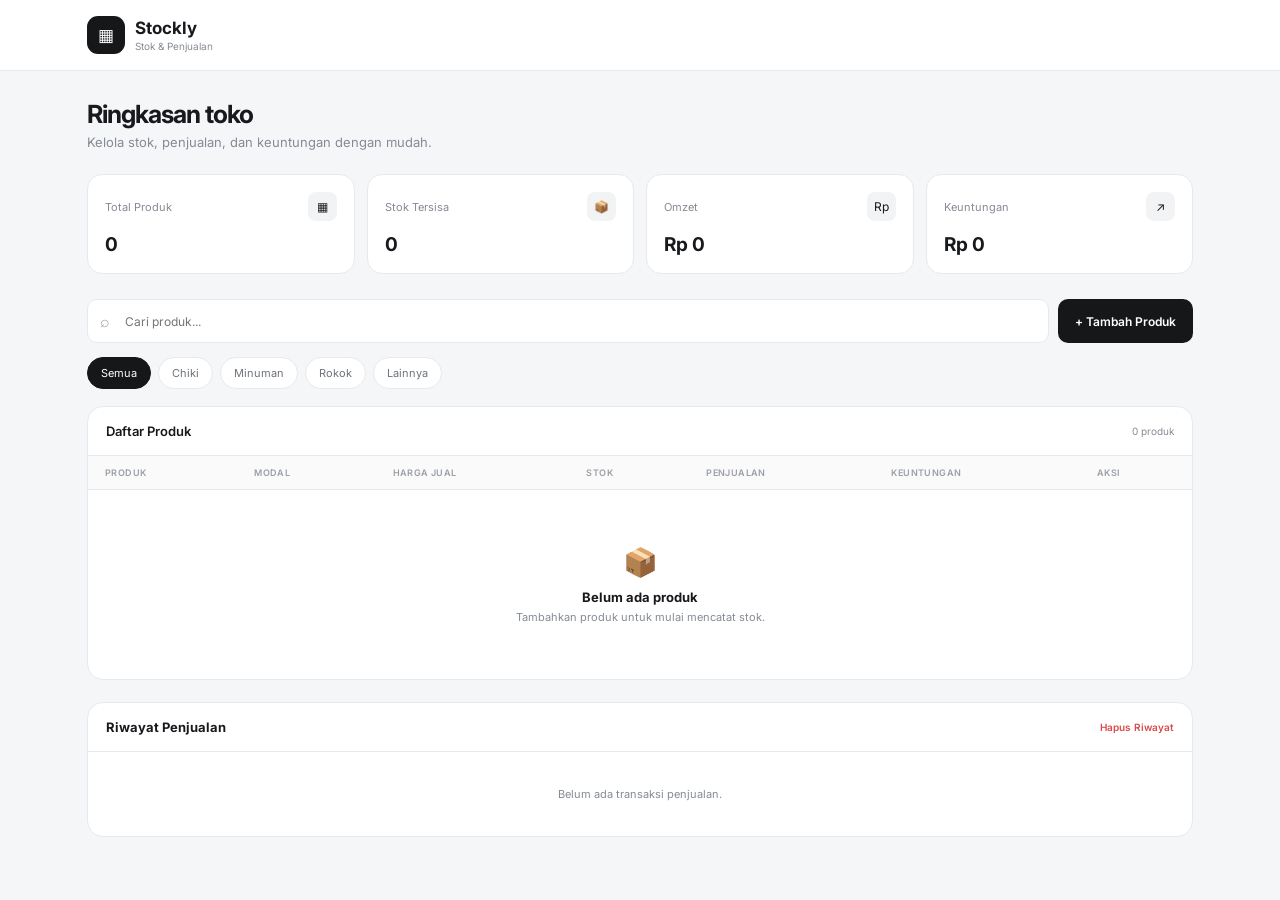
==== index.html @ c2dd4183 "Rename warung.html to index.html" ====
<!DOCTYPE html>
<html lang="id">
<head>
<meta charset="UTF-8">
<meta name="viewport" content="width=device-width, initial-scale=1.0">
<title>Stockly — Stok & Penjualan</title>

<style>
@import url('https://fonts.googleapis.com/css2?family=Inter:wght@400;500;600;700&display=swap');

*{
    box-sizing:border-box;
    margin:0;
    padding:0;
}

:root{
    --bg:#f5f6f8;
    --card:#fff;
    --text:#17191c;
    --muted:#858b95;
    --border:#e7e9ed;
    --dark:#151719;
    --green:#168a55;
    --green-bg:#eaf7f0;
    --red:#d94b4b;
    --red-bg:#fff0f0;
    --yellow:#9b7200;
    --yellow-bg:#fff6da;
}

body{
    font-family:Inter,Arial,sans-serif;
    background:var(--bg);
    color:var(--text);
    min-height:100vh;
}

button,input,select{
    font-family:inherit;
}

button{
    cursor:pointer;
}

/* HEADER */

.header{
    background:#fff;
    border-bottom:1px solid var(--border);
    position:sticky;
    top:0;
    z-index:30;
}

.header-inner{
    max-width:1150px;
    margin:auto;
    padding:16px 22px;
    display:flex;
    justify-content:space-between;
    align-items:center;
}

.logo{
    display:flex;
    align-items:center;
    gap:10px;
}

.logo-icon{
    width:38px;
    height:38px;
    border-radius:11px;
    background:var(--dark);
    color:#fff;
    display:flex;
    align-items:center;
    justify-content:center;
    font-size:17px;
}

.logo-title{
    font-size:17px;
    font-weight:700;
}

.logo-sub{
    font-size:10px;
    color:var(--muted);
    margin-top:2px;
}

/* MAIN */

.container{
    max-width:1150px;
    margin:auto;
    padding:28px 22px 60px;
}

.welcome{
    margin-bottom:24px;
}

.welcome h2{
    font-size:25px;
    letter-spacing:-1px;
    margin-bottom:5px;
}

.welcome p{
    font-size:13px;
    color:var(--muted);
}

/* SUMMARY */

.summary{
    display:grid;
    grid-template-columns:repeat(4,1fr);
    gap:12px;
    margin-bottom:25px;
}

.summary-card{
    background:#fff;
    border:1px solid var(--border);
    border-radius:15px;
    padding:17px;
}

.summary-top{
    display:flex;
    justify-content:space-between;
    align-items:center;
    margin-bottom:12px;
}

.summary-label{
    color:var(--muted);
    font-size:11px;
}

.summary-icon{
    width:29px;
    height:29px;
    border-radius:8px;
    background:#f2f3f5;
    display:flex;
    align-items:center;
    justify-content:center;
    font-size:12px;
}

.summary-value{
    font-size:19px;
    font-weight:700;
}

/* TOOLBAR */

.toolbar{
    display:flex;
    gap:9px;
    margin-bottom:14px;
}

.search{
    position:relative;
    flex:1;
}

.search-icon{
    position:absolute;
    left:13px;
    top:50%;
    transform:translateY(-50%);
    color:#9da2aa;
}

.search input{
    width:100%;
    height:44px;
    border:1px solid var(--border);
    border-radius:10px;
    background:#fff;
    outline:none;
    padding:0 13px 0 37px;
    font-size:12px;
}

.search input:focus{
    border-color:#b9bdc4;
}

.add-btn{
    height:44px;
    padding:0 17px;
    border:0;
    border-radius:10px;
    background:var(--dark);
    color:#fff;
    font-size:12px;
    font-weight:600;
}

/* CATEGORY */

.categories{
    display:flex;
    gap:7px;
    overflow-x:auto;
    margin-bottom:17px;
    scrollbar-width:none;
}

.categories::-webkit-scrollbar{
    display:none;
}

.cat{
    flex:none;
    padding:8px 13px;
    border-radius:20px;
    border:1px solid var(--border);
    background:#fff;
    color:#6e747c;
    font-size:11px;
}

.cat.active{
    background:var(--dark);
    color:#fff;
    border-color:var(--dark);
}

/* PRODUCTS */

.panel{
    background:#fff;
    border:1px solid var(--border);
    border-radius:16px;
    overflow:hidden;
}

.panel-header{
    padding:16px 18px;
    border-bottom:1px solid var(--border);
    display:flex;
    justify-content:space-between;
    align-items:center;
}

.panel-title{
    font-size:13px;
    font-weight:600;
}

.panel-count{
    font-size:10px;
    color:var(--muted);
}

.table-wrap{
    overflow-x:auto;
}

table{
    width:100%;
    min-width:980px;
    border-collapse:collapse;
}

th{
    text-align:left;
    padding:11px 17px;
    background:#fafafa;
    color:#9a9fa7;
    font-size:9px;
    font-weight:600;
    text-transform:uppercase;
    letter-spacing:.4px;
    border-bottom:1px solid var(--border);
}

td{
    padding:13px 17px;
    border-bottom:1px solid #f0f1f3;
    font-size:11px;
}

tr:last-child td{
    border-bottom:0;
}

.product-name{
    font-size:12px;
    font-weight:600;
}

.product-category{
    margin-top:3px;
    color:var(--muted);
    font-size:9px;
}

.price{
    font-weight:600;
}

.green{
    color:var(--green);
    font-weight:600;
}

.stock{
    display:inline-flex;
    padding:5px 8px;
    border-radius:6px;
    background:var(--green-bg);
    color:var(--green);
    font-size:9px;
    font-weight:600;
}

.stock.low{
    background:var(--yellow-bg);
    color:var(--yellow);
}

.stock.out{
    background:var(--red-bg);
    color:var(--red);
}

.sell-buttons{
    display:flex;
    gap:4px;
}

.sell-buttons button{
    border:1px solid #dfe2e6;
    background:#fff;
    padding:6px 8px;
    border-radius:7px;
    font-size:9px;
    font-weight:600;
}

.sell-buttons button:hover{
    background:#f4f5f6;
}

.sell-buttons button:disabled{
    opacity:.4;
    cursor:not-allowed;
}

.actions{
    display:flex;
    gap:5px;
}

.action-btn{
    width:29px;
    height:29px;
    border:0;
    border-radius:7px;
    background:#f1f2f4;
    font-size:12px;
}

/* EMPTY */

.empty{
    display:none;
    padding:55px 20px;
    text-align:center;
}

.empty-icon{
    font-size:28px;
    margin-bottom:10px;
}

.empty h3{
    font-size:13px;
    margin-bottom:5px;
}

.empty p{
    font-size:11px;
    color:var(--muted);
}

/* HISTORY */

.history{
    margin-top:22px;
}

.history-header{
    display:flex;
    justify-content:space-between;
    align-items:center;
    padding:16px 18px;
    border-bottom:1px solid var(--border);
}

.history-header h3{
    font-size:13px;
}

.clear-history{
    border:0;
    background:none;
    color:var(--red);
    font-size:10px;
    font-weight:600;
}

.history-list{
    max-height:370px;
    overflow-y:auto;
}

.history-item{
    display:flex;
    justify-content:space-between;
    align-items:center;
    padding:13px 18px;
    border-bottom:1px solid #f0f1f3;
}

.history-item:last-child{
    border-bottom:0;
}

.history-left{
    display:flex;
    align-items:center;
    gap:10px;
}

.history-icon{
    width:31px;
    height:31px;
    border-radius:8px;
    background:var(--green-bg);
    color:var(--green);
    display:flex;
    align-items:center;
    justify-content:center;
    font-size:12px;
}

.history-name{
    font-size:11px;
    font-weight:600;
}

.history-time{
    color:var(--muted);
    font-size:9px;
    margin-top:3px;
}

.history-right{
    text-align:right;
}

.history-qty{
    font-size:11px;
    font-weight:600;
}

.history-money{
    color:var(--green);
    font-size:10px;
    margin-top:3px;
}

.no-history{
    padding:35px 20px;
    text-align:center;
    color:var(--muted);
    font-size:11px;
}

/* MODALS */

.modal-bg{
    position:fixed;
    inset:0;
    background:rgba(15,17,20,.45);
    backdrop-filter:blur(4px);
    display:none;
    align-items:center;
    justify-content:center;
    padding:18px;
    z-index:100;
}

.modal-bg.show{
    display:flex;
}

.modal{
    width:100%;
    max-width:440px;
    background:#fff;
    border-radius:18px;
    padding:22px;
    box-shadow:0 20px 60px rgba(0,0,0,.18);
}

.modal-head{
    display:flex;
    justify-content:space-between;
    align-items:center;
    margin-bottom:20px;
}

.modal-head h2{
    font-size:16px;
}

.close{
    width:31px;
    height:31px;
    border:0;
    background:#f1f2f4;
    border-radius:8px;
    font-size:17px;
}

.form-group{
    margin-bottom:13px;
}

.form-group label{
    display:block;
    font-size:10px;
    font-weight:600;
    margin-bottom:6px;
}

.form-input{
    width:100%;
    height:42px;
    border:1px solid var(--border);
    border-radius:9px;
    outline:none;
    padding:0 11px;
    font-size:12px;
    background:#fff;
}

.form-row{
    display:grid;
    grid-template-columns:1fr 1fr;
    gap:10px;
}

.modal-actions{
    display:flex;
    gap:8px;
    margin-top:19px;
}

.modal-actions button{
    flex:1;
    height:42px;
    border-radius:9px;
    font-size:11px;
    font-weight:600;
}

.cancel{
    background:#fff;
    border:1px solid var(--border);
}

.confirm{
    background:var(--dark);
    color:#fff;
    border:0;
}

/* SALE CONFIRMATION */

.sale-info{
    text-align:center;
    padding:5px 0 12px;
}

.sale-product{
    font-size:17px;
    font-weight:700;
    margin-bottom:5px;
}

.sale-question{
    color:var(--muted);
    font-size:11px;
}

.sale-quantity{
    margin:17px 0;
    background:#f6f7f8;
    border-radius:11px;
    padding:15px;
    text-align:center;
}

.sale-quantity strong{
    font-size:25px;
}

.sale-details{
    display:flex;
    justify-content:space-between;
    font-size:11px;
    padding:0 4px;
}

.sale-details span:last-child{
    font-weight:600;
}

/* MOBILE */

@media(max-width:800px){

    .container{
        padding:22px 14px 45px;
    }

    .header-inner{
        padding:14px;
    }

    .summary{
        grid-template-columns:1fr 1fr;
        gap:9px;
    }

    .summary-card{
        padding:14px;
        border-radius:13px;
    }

    .summary-value{
        font-size:16px;
    }

    .summary-label{
        font-size:10px;
    }

    .toolbar{
        flex-direction:column;
    }

    .add-btn{
        width:100%;
    }

    .panel{
        border-radius:14px;
    }

}

@media(max-width:480px){

    .welcome h2{
        font-size:22px;
    }

    .welcome p{
        font-size:11px;
    }

    .form-row{
        grid-template-columns:1fr;
    }

    .modal{
        padding:19px;
    }

}
</style>
</head>


<body>

<header class="header">

    <div class="header-inner">

        <div class="logo">

            <div class="logo-icon">▦</div>

            <div>
                <div class="logo-title">Stockly</div>
                <div class="logo-sub">Stok & Penjualan</div>
            </div>

        </div>

    </div>

</header>


<main class="container">

    <section class="welcome">

        <h2>Ringkasan toko</h2>

        <p>
            Kelola stok, penjualan, dan keuntungan dengan mudah.
        </p>

    </section>


    <!-- SUMMARY -->

    <section class="summary">

        <div class="summary-card">

            <div class="summary-top">
                <span class="summary-label">Total Produk</span>
                <span class="summary-icon">▦</span>
            </div>

            <div class="summary-value" id="totalProduk">
                0
            </div>

        </div>


        <div class="summary-card">

            <div class="summary-top">
                <span class="summary-label">Stok Tersisa</span>
                <span class="summary-icon">📦</span>
            </div>

            <div class="summary-value" id="totalStok">
                0
            </div>

        </div>


        <div class="summary-card">

            <div class="summary-top">
                <span class="summary-label">Omzet</span>
                <span class="summary-icon">Rp</span>
            </div>

            <div class="summary-value" id="totalOmzet">
                Rp0
            </div>

        </div>


        <div class="summary-card">

            <div class="summary-top">
                <span class="summary-label">Keuntungan</span>
                <span class="summary-icon">↗</span>
            </div>

            <div class="summary-value" id="totalUntung">
                Rp0
            </div>

        </div>

    </section>


    <!-- SEARCH -->

    <div class="toolbar">

        <div class="search">

            <span class="search-icon">⌕</span>

            <input
                id="search"
                type="text"
                placeholder="Cari produk..."
                oninput="render()"
            >

        </div>


        <button
            class="add-btn"
            onclick="openProductModal()"
        >
            + Tambah Produk
        </button>

    </div>


    <!-- CATEGORY -->

    <div class="categories">

        <button
            class="cat active"
            onclick="setCategory('Semua',this)"
        >
            Semua
        </button>

        <button
            class="cat"
            onclick="setCategory('Chiki',this)"
        >
            Chiki
        </button>

        <button
            class="cat"
            onclick="setCategory('Minuman',this)"
        >
            Minuman
        </button>

        <button
            class="cat"
            onclick="setCategory('Rokok',this)"
        >
            Rokok
        </button>

        <button
            class="cat"
            onclick="setCategory('Lainnya',this)"
        >
            Lainnya
        </button>

    </div>


    <!-- PRODUCT TABLE -->

    <section class="panel">

        <div class="panel-header">

            <span class="panel-title">
                Daftar Produk
            </span>

            <span
                class="panel-count"
                id="productCount"
            >
                0 produk
            </span>

        </div>


        <div class="table-wrap">

            <table>

                <thead>

                    <tr>

                        <th>Produk</th>

                        <th>Modal</th>

                        <th>Harga Jual</th>

                        <th>Stok</th>

                        <th>Penjualan</th>

                        <th>Keuntungan</th>

                        <th>Aksi</th>

                    </tr>

                </thead>


                <tbody id="productList"></tbody>

            </table>

        </div>


        <div class="empty" id="empty">

            <div class="empty-icon">
                📦
            </div>

            <h3>
                Belum ada produk
            </h3>

            <p>
                Tambahkan produk untuk mulai mencatat stok.
            </p>

        </div>

    </section>


    <!-- HISTORY -->

    <section class="panel history">

        <div class="history-header">

            <h3>
                Riwayat Penjualan
            </h3>

            <button
                class="clear-history"
                onclick="clearHistory()"
            >
                Hapus Riwayat
            </button>

        </div>


        <div
            class="history-list"
            id="historyList"
        ></div>

    </section>

</main>


<!-- PRODUCT MODAL -->

<div
    class="modal-bg"
    id="productModal"
>

    <div class="modal">

        <div class="modal-head">

            <h2 id="productModalTitle">
                Tambah Produk
            </h2>

            <button
                class="close"
                onclick="closeProductModal()"
            >
                ×
            </button>

        </div>


        <div class="form-group">

            <label>Nama Produk</label>

            <input
                class="form-input"
                id="nama"
                placeholder="Contoh: Power F"
            >

        </div>


        <div class="form-group">

            <label>Kategori</label>

            <select
                class="form-input"
                id="kategori"
            >

                <option value="Chiki">Chiki</option>
                <option value="Minuman">Minuman</option>
                <option value="Rokok">Rokok</option>
                <option value="Lainnya">Lainnya</option>

            </select>

        </div>


        <div class="form-row">

            <div class="form-group">

                <label>Harga Modal</label>

                <input
                    class="form-input"
                    type="number"
                    id="modalHarga"
                    placeholder="800"
                >

            </div>


            <div class="form-group">

                <label>Harga Jual</label>

                <input
                    class="form-input"
                    type="number"
                    id="jualHarga"
                    placeholder="1000"
                >

            </div>

        </div>


        <div class="form-group">

            <label>Jumlah Stok</label>

            <input
                class="form-input"
                type="number"
                id="stok"
                placeholder="50"
            >

        </div>


        <div class="modal-actions">

            <button
                class="cancel"
                onclick="closeProductModal()"
            >
                Batal
            </button>

            <button
                class="confirm"
                onclick="saveProduct()"
            >
                Simpan Produk
            </button>

        </div>

    </div>

</div>


<!-- SALE CONFIRM MODAL -->

<div
    class="modal-bg"
    id="saleModal"
>

    <div class="modal">

        <div class="sale-info">

            <div
                class="sale-product"
                id="saleProductName"
            >
                Power F
            </div>

            <div class="sale-question">
                Konfirmasi barang yang terjual?
            </div>

        </div>


        <div class="sale-quantity">

            <strong id="saleQuantity">
                1
            </strong>

            <div style="font-size:10px;color:#858b95;margin-top:3px">
                barang terjual
            </div>

        </div>


        <div class="sale-details">

            <span>
                Total penjualan
            </span>

            <span id="saleTotal">
                Rp0
            </span>

        </div>


        <div class="sale-details" style="margin-top:9px">

            <span>
                Keuntungan
            </span>

            <span
                id="saleProfit"
                style="color:#168a55"
            >
                Rp0
            </span>

        </div>


        <div class="modal-actions">

            <button
                class="cancel"
                onclick="closeSaleModal()"
            >
                Batal
            </button>

            <button
                class="confirm"
                onclick="confirmSale()"
            >
                ✓ Konfirmasi
            </button>

        </div>

    </div>

</div>


<script>

/* DATA */

let products =
    JSON.parse(
        localStorage.getItem("stockly_products")
    ) || [];

let history =
    JSON.parse(
        localStorage.getItem("stockly_history")
    ) || [];

let currentCategory = "Semua";

let editIndex = -1;

let pendingSale = null;


/* RUPIAH */

function rupiah(value){

    return new Intl.NumberFormat("id-ID",{
        style:"currency",
        currency:"IDR",
        maximumFractionDigits:0
    }).format(value);

}


/* SAVE */

function saveData(){

    localStorage.setItem(
        "stockly_products",
        JSON.stringify(products)
    );

    localStorage.setItem(
        "stockly_history",
        JSON.stringify(history)
    );

}


/* PRODUCT MODAL */

function openProductModal(index=-1){

    editIndex = index;

    document
        .getElementById("productModal")
        .classList.add("show");


    if(index >= 0){

        const p = products[index];

        document.getElementById("productModalTitle")
            .textContent = "Edit Produk";

        document.getElementById("nama")
            .value = p.nama;

        document.getElementById("kategori")
            .value = p.kategori;

        document.getElementById("modalHarga")
            .value = p.modal;

        document.getElementById("jualHarga")
            .value = p.harga;

        document.getElementById("stok")
            .value = p.stok + p.terjual;

    }else{

        document.getElementById("productModalTitle")
            .textContent = "Tambah Produk";

        document.getElementById("nama").value = "";

        document.getElementById("kategori").value = "Chiki";

        document.getElementById("modalHarga").value = "";

        document.getElementById("jualHarga").value = "";

        document.getElementById("stok").value = "";

    }

}


function closeProductModal(){

    document
        .getElementById("productModal")
        .classList.remove("show");

}


/* SAVE PRODUCT */

function saveProduct(){

    const nama =
        document.getElementById("nama")
            .value.trim();

    const kategori =
        document.getElementById("kategori")
            .value;

    const modal =
        Number(
            document.getElementById("modalHarga")
                .value
        );

    const harga =
        Number(
            document.getElementById("jualHarga")
                .value
        );

    const totalStok =
        Number(
            document.getElementById("stok")
                .value
        );


    if(
        !nama ||
        modal <= 0 ||
        harga <= 0 ||
        totalStok < 0
    ){

        alert("Lengkapi data produk terlebih dahulu.");

        return;

    }


    if(editIndex >= 0){

        const terjual =
            products[editIndex].terjual;

        if(totalStok < terjual){

            alert(
                "Jumlah stok tidak boleh lebih kecil dari jumlah yang sudah terjual."
            );

            return;

        }


        products[editIndex] = {

            nama,
            kategori,
            modal,
            harga,

            stok:
                totalStok - terjual,

            terjual

        };

    }else{

        products.push({

            nama,
            kategori,
            modal,
            harga,
            stok:totalStok,
            terjual:0

        });

    }


    saveData();

    closeProductModal();

    render();

}


/* SALE */

function openSale(index, quantity){

    const product = products[index];

    if(product.stok < quantity){

        alert(
            "Stok tidak cukup. Sisa stok: " +
            product.stok
        );

        return;

    }


    pendingSale = {
        index:index,
        quantity:quantity
    };


    document.getElementById("saleProductName")
        .textContent = product.nama;

    document.getElementById("saleQuantity")
        .textContent = quantity;

    document.getElementById("saleTotal")
        .textContent =
        rupiah(product.harga * quantity);

    document.getElementById("saleProfit")
        .textContent =
        rupiah(
            (product.harga - product.modal)
            * quantity
        );


    document
        .getElementById("saleModal")
        .classList.add("show");

}


function closeSaleModal(){

    document
        .getElementById("saleModal")
        .classList.remove("show");

    pendingSale = null;

}


/* CONFIRM SALE */

function confirmSale(){

    if(!pendingSale) return;


    const product =
        products[pendingSale.index];

    const quantity =
        pendingSale.quantity;


    if(product.stok < quantity){

        alert("Stok sudah tidak mencukupi.");

        closeSaleModal();

        return;

    }


    /* UPDATE STOCK */

    product.stok -= quantity;

    product.terjual += quantity;


    /* HISTORY */

    history.unshift({

        nama:product.nama,

        kategori:product.kategori,

        quantity:quantity,

        harga:product.harga,

        modal:product.modal,

        total:
            product.harga * quantity,

        profit:
            (product.harga - product.modal)
            * quantity,

        time:
            new Date().toLocaleString(
                "id-ID",
                {
                    day:"2-digit",
                    month:"short",
                    year:"numeric",
                    hour:"2-digit",
                    minute:"2-digit"
                }
            )

    });


    saveData();

    closeSaleModal();

    render();

}


/* DELETE PRODUCT */

function deleteProduct(index){

    if(
        confirm(
            "Hapus " +
            products[index].nama +
            "?"
        )
    ){

        products.splice(index,1);

        saveData();

        render();

    }

}


/* CATEGORY */

function setCategory(category, button){

    currentCategory = category;

    document
        .querySelectorAll(".cat")
        .forEach(
            b => b.classList.remove("active")
        );

    button.classList.add("active");

    render();

}


/* RENDER PRODUCTS */

function render(){

    const list =
        document.getElementById("productList");

    const search =
        document.getElementById("search")
            .value.toLowerCase();


    list.innerHTML = "";


    const filtered =
        products.filter(p => {

            const categoryMatch =
                currentCategory === "Semua" ||
                p.kategori === currentCategory;

            const searchMatch =
                p.nama
                    .toLowerCase()
                    .includes(search);

            return categoryMatch && searchMatch;

        });


    filtered.forEach(product => {

        const index =
            products.indexOf(product);


        const profit =
            (product.harga - product.modal)
            * product.terjual;


        let stockClass = "";

        if(product.stok === 0){

            stockClass = "out";

        }else if(product.stok <= 5){

            stockClass = "low";

        }


        list.innerHTML += `

        <tr>

            <td>

                <div class="product-name">
                    ${escapeHTML(product.nama)}
                </div>

                <div class="product-category">
                    ${escapeHTML(product.kategori)}
                </div>

            </td>


            <td class="price">
                ${rupiah(product.modal)}
            </td>


            <td class="price">
                ${rupiah(product.harga)}
            </td>


            <td>

                <span class="stock ${stockClass}">
                    ${product.stok}
                </span>

            </td>


            <td>

                <div class="sell-buttons">

                    <button
                        onclick="openSale(${index},1)"
                        ${product.stok < 1 ? "disabled" : ""}
                    >
                        +1
                    </button>

                    <button
                        onclick="openSale(${index},2)"
                        ${product.stok < 2 ? "disabled" : ""}
                    >
                        +2
                    </button>

                    <button
                        onclick="openSale(${index},5)"
                        ${product.stok < 5 ? "disabled" : ""}
                    >
                        +5
                    </button>

                </div>

                <div
                    style="
                    margin-top:4px;
                    color:#999;
                    font-size:9px;
                    "
                >
                    ${product.terjual} terjual
                </div>

            </td>


            <td class="green">
                ${rupiah(profit)}
            </td>


            <td>

                <div class="actions">

                    <button
                        class="action-btn"
                        onclick="openProductModal(${index})"
                        title="Edit"
                    >
                        ✎
                    </button>

                    <button
                        class="action-btn"
                        onclick="deleteProduct(${index})"
                        title="Hapus"
                    >
                        ×
                    </button>

                </div>

            </td>

        </tr>

        `;

    });


    document.getElementById("empty")
        .style.display =
            filtered.length === 0
            ? "block"
            : "none";


    document.getElementById("productCount")
        .textContent =
            filtered.length + " produk";


    updateSummary();

    renderHistory();

}


/* SUMMARY */

function updateSummary(){

    let totalProduk = products.length;

    let totalStok = 0;

    let omzet = 0;

    let untung = 0;


    products.forEach(p => {

        totalStok += p.stok;

        omzet +=
            p.harga * p.terjual;

        untung +=
            (p.harga - p.modal)
            * p.terjual;

    });


    document.getElementById("totalProduk")
        .textContent = totalProduk;

    document.getElementById("totalStok")
        .textContent = totalStok;

    document.getElementById("totalOmzet")
        .textContent = rupiah(omzet);

    document.getElementById("totalUntung")
        .textContent = rupiah(untung);

}


/* HISTORY */

function renderHistory(){

    const list =
        document.getElementById("historyList");


    if(history.length === 0){

        list.innerHTML = `
            <div class="no-history">
                Belum ada transaksi penjualan.
            </div>
        `;

        return;

    }


    list.innerHTML = "";


    history.forEach(item => {

        list.innerHTML += `

        <div class="history-item">

            <div class="history-left">

                <div class="history-icon">
                    ✓
                </div>

                <div>

                    <div class="history-name">
                        ${escapeHTML(item.nama)}
                    </div>

                    <div class="history-time">
                        ${item.time}
                    </div>

                </div>

            </div>


            <div class="history-right">

                <div class="history-qty">
                    +${item.quantity} pcs
                </div>

                <div class="history-money">
                    ${rupiah(item.total)}
                </div>

            </div>

        </div>

        `;

    });

}


/* CLEAR HISTORY */

function clearHistory(){

    if(history.length === 0){

        alert("Riwayat masih kosong.");

        return;

    }


    if(
        confirm(
            "Hapus semua riwayat penjualan?"
        )
    ){

        history = [];

        saveData();

        renderHistory();

    }

}


/* ESCAPE HTML */

function escapeHTML(text){

    return String(text)
        .replaceAll("&","&amp;")
        .replaceAll("<","&lt;")
        .replaceAll(">","&gt;")
        .replaceAll('"',"&quot;")
        .replaceAll("'","&#039;");

}


/* CLOSE MODAL WHEN CLICK OUTSIDE */

document
    .getElementById("productModal")
    .addEventListener(
        "click",
        function(e){

            if(e.target === this){

                closeProductModal();

            }

        }
    );


document
    .getElementById("saleModal")
    .addEventListener(
        "click",
        function(e){

            if(e.target === this){

                closeSaleModal();

            }

        }
    );


/* START */

render();

</script>

</body>
</html>
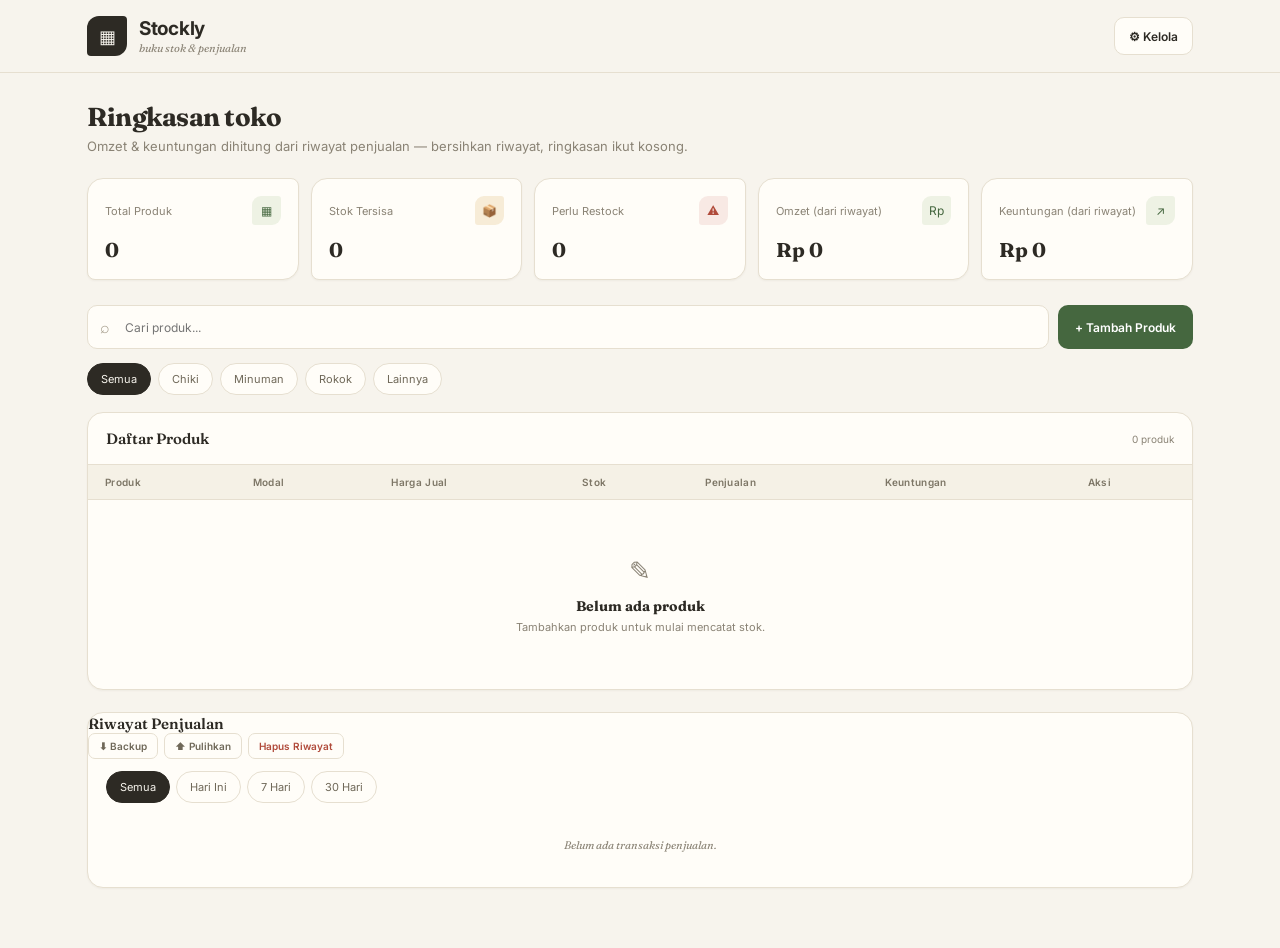
==== commit c8c3945e: "Update fmt.Println message from 'Hello' to 'Goodbye'" ====
--- a/index.html
+++ b/index.html
@@ -3,51 +3,43 @@
 <head>
 <meta charset="UTF-8">
 <meta name="viewport" content="width=device-width, initial-scale=1.0">
-<title>Stockly — Stok & Penjualan</title>
+<title>Stockly — Buku Stok & Penjualan</title>
 
 <style>
-@import url('https://fonts.googleapis.com/css2?family=Inter:wght@400;500;600;700&display=swap');
-
-*{
-    box-sizing:border-box;
-    margin:0;
-    padding:0;
-}
+@import url('https://fonts.googleapis.com/css2?family=Inter:wght@400;500;600;700&family=Fraunces:ital,wght@0,500;0,600;0,700;1,500&display=swap');
+
+*{box-sizing:border-box;margin:0;padding:0;}
 
 :root{
-    --bg:#f5f6f8;
-    --card:#fff;
-    --text:#17191c;
-    --muted:#858b95;
-    --border:#e7e9ed;
-    --dark:#151719;
-    --green:#168a55;
-    --green-bg:#eaf7f0;
-    --red:#d94b4b;
-    --red-bg:#fff0f0;
-    --yellow:#9b7200;
-    --yellow-bg:#fff6da;
+    --bg:#f7f4ed;          /* kertas hangat */
+    --card:#fffdf8;
+    --ink:#2d2a24;         /* tinta */
+    --muted:#8a8375;
+    --border:#e6dfd0;
+    --moss:#45673f;        /* hijau lumut */
+    --moss-soft:#eef2e4;
+    --amber:#a9752c;
+    --amber-soft:#f7ecd7;
+    --red:#b04a3a;
+    --red-soft:#f8e9e4;
 }
 
 body{
     font-family:Inter,Arial,sans-serif;
     background:var(--bg);
-    color:var(--text);
+    color:var(--ink);
     min-height:100vh;
 }
 
-button,input,select{
-    font-family:inherit;
-}
-
-button{
-    cursor:pointer;
-}
+button,input,select{font-family:inherit;}
+button{cursor:pointer;}
+
+h1,h2,h3,.serif{font-family:Fraunces,Georgia,serif;}
 
 /* HEADER */
 
 .header{
-    background:#fff;
+    background:var(--bg);
     border-bottom:1px solid var(--border);
     position:sticky;
     top:0;
@@ -63,34 +55,40 @@
     align-items:center;
 }
 
-.logo{
-    display:flex;
-    align-items:center;
-    gap:10px;
-}
+.logo{display:flex;align-items:center;gap:12px;}
 
 .logo-icon{
-    width:38px;
+    width:40px;height:40px;
+    border-radius:12px 4px 12px 4px;   /* agak miring, bukan kotak sempurna */
+    background:var(--ink);
+    color:var(--bg);
+    display:flex;align-items:center;justify-content:center;
+    font-size:18px;
+    font-family:Fraunces,serif;
+}
+
+.logo-title{font-size:19px;font-weight:700;letter-spacing:-.3px;}
+
+.logo-sub{
+    font-size:11px;
+    color:var(--muted);
+    margin-top:1px;
+    font-family:Fraunces,serif;
+    font-style:italic;
+}
+
+.manage-btn{
     height:38px;
-    border-radius:11px;
-    background:var(--dark);
-    color:#fff;
-    display:flex;
-    align-items:center;
-    justify-content:center;
-    font-size:17px;
-}
-
-.logo-title{
-    font-size:17px;
-    font-weight:700;
-}
-
-.logo-sub{
-    font-size:10px;
-    color:var(--muted);
-    margin-top:2px;
-}
+    padding:0 14px;
+    border:1px solid var(--border);
+    border-radius:10px;
+    background:var(--card);
+    color:var(--ink);
+    font-size:12px;
+    font-weight:600;
+}
+
+.manage-btn:hover{border-color:#cfc7b4;}
 
 /* MAIN */
 
@@ -100,13 +98,11 @@
     padding:28px 22px 60px;
 }
 
-.welcome{
-    margin-bottom:24px;
-}
+.welcome{margin-bottom:24px;}
 
 .welcome h2{
-    font-size:25px;
-    letter-spacing:-1px;
+    font-size:26px;
+    letter-spacing:-.5px;
     margin-bottom:5px;
 }
 
@@ -119,16 +115,17 @@
 
 .summary{
     display:grid;
-    grid-template-columns:repeat(4,1fr);
+    grid-template-columns:repeat(5,1fr);
     gap:12px;
     margin-bottom:25px;
 }
 
 .summary-card{
-    background:#fff;
+    background:var(--card);
     border:1px solid var(--border);
-    border-radius:15px;
+    border-radius:16px 8px 16px 8px;
     padding:17px;
+    box-shadow:0 1px 2px rgba(80,65,40,.05);
 }
 
 .summary-top{
@@ -144,105 +141,94 @@
 }
 
 .summary-icon{
-    width:29px;
-    height:29px;
-    border-radius:8px;
-    background:#f2f3f5;
-    display:flex;
-    align-items:center;
-    justify-content:center;
+    width:29px;height:29px;
+    border-radius:9px 3px 9px 3px;
+    background:var(--moss-soft);
+    color:var(--moss);
+    display:flex;align-items:center;justify-content:center;
     font-size:12px;
 }
 
+.summary-icon.warm{background:var(--amber-soft);color:var(--amber);}
+.summary-icon.hot{background:var(--red-soft);color:var(--red);}
+
 .summary-value{
-    font-size:19px;
+    font-family:Fraunces,serif;
+    font-size:20px;
     font-weight:700;
 }
 
 /* TOOLBAR */
 
-.toolbar{
-    display:flex;
-    gap:9px;
-    margin-bottom:14px;
-}
-
-.search{
-    position:relative;
-    flex:1;
-}
+.toolbar{display:flex;gap:9px;margin-bottom:14px;}
+
+.search{position:relative;flex:1;}
 
 .search-icon{
-    position:absolute;
-    left:13px;
-    top:50%;
+    position:absolute;left:13px;top:50%;
     transform:translateY(-50%);
-    color:#9da2aa;
+    color:#a49c8b;
 }
 
 .search input{
-    width:100%;
-    height:44px;
+    width:100%;height:44px;
     border:1px solid var(--border);
     border-radius:10px;
-    background:#fff;
+    background:var(--card);
     outline:none;
     padding:0 13px 0 37px;
     font-size:12px;
-}
-
-.search input:focus{
-    border-color:#b9bdc4;
-}
+    color:var(--ink);
+}
+
+.search input:focus{border-color:#b9ae95;}
 
 .add-btn{
-    height:44px;
-    padding:0 17px;
-    border:0;
-    border-radius:10px;
-    background:var(--dark);
-    color:#fff;
-    font-size:12px;
-    font-weight:600;
-}
+    height:44px;padding:0 17px;
+    border:0;border-radius:10px;
+    background:var(--moss);color:#fff;
+    font-size:12px;font-weight:600;
+}
+
+.add-btn:hover{background:#3b5a36;}
 
 /* CATEGORY */
 
 .categories{
-    display:flex;
-    gap:7px;
+    display:flex;gap:7px;
     overflow-x:auto;
     margin-bottom:17px;
     scrollbar-width:none;
 }
 
-.categories::-webkit-scrollbar{
-    display:none;
-}
+.categories::-webkit-scrollbar{display:none;}
 
 .cat{
     flex:none;
     padding:8px 13px;
     border-radius:20px;
     border:1px solid var(--border);
-    background:#fff;
-    color:#6e747c;
+    background:var(--card);
+    color:#6f6858;
     font-size:11px;
 }
 
+.cat:hover{border-color:#cfc7b4;}
+
 .cat.active{
-    background:var(--dark);
-    color:#fff;
-    border-color:var(--dark);
-}
-
-/* PRODUCTS */
+    background:var(--ink);
+    color:var(--bg);
+    border-color:var(--ink);
+}
+
+/* PANELS */
 
 .panel{
-    background:#fff;
+    background:var(--card);
     border:1px solid var(--border);
     border-radius:16px;
     overflow:hidden;
+    box-shadow:0 1px 2px rgba(80,65,40,.05);
 }
 
 .panel-header{
@@ -251,21 +237,15 @@
     display:flex;
     justify-content:space-between;
     align-items:center;
-}
-
-.panel-title{
-    font-size:13px;
-    font-weight:600;
-}
-
-.panel-count{
-    font-size:10px;
-    color:var(--muted);
-}
-
-.table-wrap{
-    overflow-x:auto;
-}
+    gap:10px;
+    flex-wrap:wrap;
+}
+
+.panel-title{font-size:15px;font-weight:600;}
+
+.panel-count{font-size:10px;color:var(--muted);}
+
+.table-wrap{overflow-x:auto;}
 
 table{
     width:100%;
@@ -276,347 +256,345 @@
 th{
     text-align:left;
     padding:11px 17px;
-    background:#fafafa;
-    color:#9a9fa7;
-    font-size:9px;
+    background:#f5f1e6;
+    color:#7d7666;
+    font-size:10px;
     font-weight:600;
-    text-transform:uppercase;
-    letter-spacing:.4px;
+    letter-spacing:.3px;
     border-bottom:1px solid var(--border);
 }
 
 td{
     padding:13px 17px;
-    border-bottom:1px solid #f0f1f3;
+    border-bottom:1px dashed var(--border);   /* garis buku, bukan tabel kaku */
     font-size:11px;
 }
 
-tr:last-child td{
-    border-bottom:0;
-}
-
-.product-name{
-    font-size:12px;
-    font-weight:600;
-}
+tr:last-child td{border-bottom:0;}
+
+.product-name{font-size:12px;font-weight:600;}
 
 .product-category{
     margin-top:3px;
     color:var(--muted);
     font-size:9px;
-}
-
-.price{
-    font-weight:600;
-}
-
-.green{
-    color:var(--green);
-    font-weight:600;
-}
+    font-style:italic;
+    font-family:Fraunces,serif;
+}
+
+.price{font-weight:600;}
+.green{color:var(--moss);font-weight:600;}
 
 .stock{
     display:inline-flex;
-    padding:5px 8px;
-    border-radius:6px;
-    background:var(--green-bg);
-    color:var(--green);
-    font-size:9px;
-    font-weight:600;
-}
-
-.stock.low{
-    background:var(--yellow-bg);
-    color:var(--yellow);
-}
-
-.stock.out{
-    background:var(--red-bg);
-    color:var(--red);
-}
-
-.sell-buttons{
-    display:flex;
-    gap:4px;
-}
+    padding:5px 9px;
+    border-radius:12px 4px 12px 4px;
+    background:var(--moss-soft);
+    color:var(--moss);
+    font-size:9px;font-weight:700;
+}
+
+.stock.low{background:var(--amber-soft);color:var(--amber);}
+.stock.out{background:var(--red-soft);color:var(--red);}
+
+.sell-buttons{display:flex;gap:4px;}
 
 .sell-buttons button{
-    border:1px solid #dfe2e6;
-    background:#fff;
-    padding:6px 8px;
+    border:1px solid var(--border);
+    background:var(--card);
+    padding:6px 9px;
     border-radius:7px;
-    font-size:9px;
-    font-weight:600;
-}
-
-.sell-buttons button:hover{
-    background:#f4f5f6;
-}
-
-.sell-buttons button:disabled{
-    opacity:.4;
-    cursor:not-allowed;
-}
-
-.actions{
-    display:flex;
-    gap:5px;
-}
+    font-size:9px;font-weight:600;
+    color:var(--ink);
+}
+
+.sell-buttons button:hover{background:#f2eee2;}
+.sell-buttons button:disabled{opacity:.35;cursor:not-allowed;}
+
+.actions{display:flex;gap:5px;}
 
 .action-btn{
-    width:29px;
-    height:29px;
-    border:0;
+    width:29px;height:29px;
+    border:1px solid var(--border);
     border-radius:7px;
-    background:#f1f2f4;
+    background:var(--card);
+    color:var(--ink);
     font-size:12px;
 }
 
+.action-btn:hover{background:#f2eee2;}
+
 /* EMPTY */
 
-.empty{
-    display:none;
-    padding:55px 20px;
-    text-align:center;
-}
+.empty{display:none;padding:55px 20px;text-align:center;}
 
 .empty-icon{
-    font-size:28px;
+    font-size:26px;
     margin-bottom:10px;
-}
-
-.empty h3{
-    font-size:13px;
-    margin-bottom:5px;
-}
-
-.empty p{
-    font-size:11px;
     color:var(--muted);
-}
+    font-family:Fraunces,serif;
+}
+
+.empty h3{font-size:14px;margin-bottom:5px;}
+.empty p{font-size:11px;color:var(--muted);}
 
 /* HISTORY */
 
-.history{
-    margin-top:22px;
-}
-
-.history-header{
+.history{margin-top:22px;}
+
+.history-actions{display:flex;gap:6px;flex-wrap:wrap;}
+
+.hbtn{
+    border:1px solid var(--border);
+    background:var(--card);
+    color:#6f6858;
+    font-size:10px;font-weight:600;
+    padding:6px 10px;
+    border-radius:7px;
+}
+
+.hbtn:hover{background:#f2eee2;}
+.hbtn.danger{color:var(--red);}
+
+.history-filters{
+    display:flex;gap:6px;
+    padding:12px 18px 0;
+    overflow-x:auto;
+    scrollbar-width:none;
+}
+
+.history-filters::-webkit-scrollbar{display:none;}
+
+.history-list{max-height:370px;overflow-y:auto;}
+
+.history-item{
     display:flex;
     justify-content:space-between;
     align-items:center;
-    padding:16px 18px;
-    border-bottom:1px solid var(--border);
-}
-
-.history-header h3{
+    padding:13px 18px;
+    border-bottom:1px dashed var(--border);
+}
+
+.history-item:last-child{border-bottom:0;}
+
+.history-left{display:flex;align-items:center;gap:10px;}
+
+.history-icon{
+    width:31px;height:31px;
+    border-radius:10px 4px 10px 4px;
+    background:var(--moss-soft);
+    color:var(--moss);
+    display:flex;align-items:center;justify-content:center;
+    font-size:12px;
+}
+
+.history-name{font-size:11px;font-weight:600;}
+.history-time{color:var(--muted);font-size:9px;margin-top:3px;}
+.history-right{text-align:right;}
+.history-qty{font-size:11px;font-weight:600;}
+.history-money{color:var(--moss);font-size:10px;margin-top:3px;font-weight:600;}
+.history-profit{color:var(--muted);font-size:9px;margin-top:2px;}
+
+.no-history{
+    padding:35px 20px;
+    text-align:center;
+    color:var(--muted);
+    font-size:11px;
+    font-style:italic;
+    font-family:Fraunces,serif;
+}
+
+/* MODALS */
+
+.modal-bg{
+    position:fixed;inset:0;
+    background:rgba(45,42,36,.45);
+    backdrop-filter:blur(3px);
+    display:none;
+    align-items:center;justify-content:center;
+    padding:18px;
+    z-index:100;
+}
+
+.modal-bg.show{display:flex;}
+
+.modal{
+    width:100%;
+    max-width:420px;
+    background:var(--card);
+    border:1px solid var(--border);
+    border-radius:18px;
+    padding:22px;
+    box-shadow:0 20px 60px rgba(60,50,30,.22);
+}
+
+.modal-head{
+    display:flex;
+    justify-content:space-between;
+    align-items:center;
+    margin-bottom:18px;
+}
+
+.modal-head h2{font-size:17px;}
+
+.close{
+    width:31px;height:31px;
+    border:1px solid var(--border);
+    background:var(--card);
+    border-radius:8px;
+    font-size:16px;
+    color:var(--ink);
+}
+
+.form-group{margin-bottom:13px;}
+
+.form-group label{
+    display:block;
+    font-size:10px;
+    font-weight:600;
+    margin-bottom:6px;
+}
+
+.form-input{
+    width:100%;height:42px;
+    border:1px solid var(--border);
+    border-radius:9px;
+    outline:none;
+    padding:0 11px;
     font-size:13px;
-}
-
-.clear-history{
+    background:#fff;
+    color:var(--ink);
+}
+
+.form-input:focus{border-color:#b9ae95;}
+
+.form-row{display:grid;grid-template-columns:1fr 1fr;gap:10px;}
+
+.modal-actions{display:flex;gap:8px;margin-top:19px;}
+
+.modal-actions button{
+    flex:1;height:42px;
+    border-radius:9px;
+    font-size:11px;font-weight:600;
+}
+
+.cancel{background:#fff;border:1px solid var(--border);color:var(--ink);}
+.confirm{background:var(--ink);color:var(--bg);border:0;}
+.confirm.danger{background:var(--red);}
+
+.form-note{font-size:10px;color:var(--muted);margin-top:6px;}
+
+/* KILOLA MENU */
+
+.manage-list{display:flex;flex-direction:column;gap:7px;}
+
+.manage-item{
+    display:flex;
+    justify-content:space-between;
+    align-items:center;
+    padding:12px 14px;
+    border:1px solid var(--border);
+    border-radius:10px;
+    background:#fff;
+    text-align:left;
+    font-size:12px;
+}
+
+.manage-item:hover{background:#f6f2e7;}
+
+.manage-item small{
+    display:block;
+    color:var(--muted);
+    font-size:9px;
+    margin-top:2px;
+    font-weight:400;
+}
+
+.manage-item.danger{color:var(--red);border-color:#ecd5cf;}
+
+.manage-item .chev{color:var(--muted);}
+
+/* PIN MODAL */
+
+.pin-box{text-align:center;padding:4px 0 6px;}
+
+.pin-icon{
+    width:44px;height:44px;
+    margin:0 auto 10px;
+    border-radius:12px 5px 12px 5px;
+    background:var(--ink);
+    color:var(--bg);
+    display:flex;align-items:center;justify-content:center;
+    font-size:18px;
+}
+
+.pin-title{font-size:16px;font-weight:700;font-family:Fraunces,serif;}
+
+.pin-sub{font-size:11px;color:var(--muted);margin-top:4px;}
+
+.pin-lock{
+    display:none;
+    margin-top:10px;
+    font-size:10px;
+    color:var(--red);
+    font-weight:600;
+}
+
+.link-danger{
+    display:inline-block;
+    margin-top:12px;
     border:0;
     background:none;
     color:var(--red);
     font-size:10px;
     font-weight:600;
-}
-
-.history-list{
-    max-height:370px;
-    overflow-y:auto;
-}
-
-.history-item{
-    display:flex;
-    justify-content:space-between;
-    align-items:center;
-    padding:13px 18px;
-    border-bottom:1px solid #f0f1f3;
-}
-
-.history-item:last-child{
-    border-bottom:0;
-}
-
-.history-left{
-    display:flex;
-    align-items:center;
-    gap:10px;
-}
-
-.history-icon{
-    width:31px;
-    height:31px;
-    border-radius:8px;
-    background:var(--green-bg);
-    color:var(--green);
+    text-decoration:underline;
+}
+
+/* SALE CONFIRMATION */
+
+.sale-info{text-align:center;padding:5px 0 12px;}
+
+.sale-product{font-size:17px;font-weight:700;font-family:Fraunces,serif;}
+
+.sale-question{color:var(--muted);font-size:11px;}
+
+.sale-stock{color:var(--ink);font-weight:600;}
+
+.sale-quantity{
+    margin:15px 0;
+    background:#f5f1e6;
+    border-radius:12px;
+    padding:14px;
+    text-align:center;
+}
+
+.qty-controls{
     display:flex;
     align-items:center;
     justify-content:center;
-    font-size:12px;
-}
-
-.history-name{
-    font-size:11px;
-    font-weight:600;
-}
-
-.history-time{
-    color:var(--muted);
-    font-size:9px;
-    margin-top:3px;
-}
-
-.history-right{
-    text-align:right;
-}
-
-.history-qty{
-    font-size:11px;
-    font-weight:600;
-}
-
-.history-money{
-    color:var(--green);
-    font-size:10px;
-    margin-top:3px;
-}
-
-.no-history{
-    padding:35px 20px;
-    text-align:center;
-    color:var(--muted);
-    font-size:11px;
-}
-
-/* MODALS */
-
-.modal-bg{
-    position:fixed;
-    inset:0;
-    background:rgba(15,17,20,.45);
-    backdrop-filter:blur(4px);
-    display:none;
-    align-items:center;
-    justify-content:center;
-    padding:18px;
-    z-index:100;
-}
-
-.modal-bg.show{
-    display:flex;
-}
-
-.modal{
-    width:100%;
-    max-width:440px;
+    gap:10px;
+}
+
+.qty-controls button{
+    width:38px;height:38px;
+    border:1px solid var(--border);
     background:#fff;
-    border-radius:18px;
-    padding:22px;
-    box-shadow:0 20px 60px rgba(0,0,0,.18);
-}
-
-.modal-head{
-    display:flex;
-    justify-content:space-between;
-    align-items:center;
-    margin-bottom:20px;
-}
-
-.modal-head h2{
-    font-size:16px;
-}
-
-.close{
-    width:31px;
-    height:31px;
-    border:0;
-    background:#f1f2f4;
-    border-radius:8px;
-    font-size:17px;
-}
-
-.form-group{
-    margin-bottom:13px;
-}
-
-.form-group label{
-    display:block;
-    font-size:10px;
-    font-weight:600;
-    margin-bottom:6px;
-}
-
-.form-input{
-    width:100%;
-    height:42px;
+    border-radius:9px;
+    font-size:16px;font-weight:600;
+    color:var(--ink);
+}
+
+.qty-controls button:hover{background:#f2eee2;}
+
+.qty-controls input{
+    width:72px;height:38px;
     border:1px solid var(--border);
     border-radius:9px;
+    text-align:center;
+    font-size:16px;font-weight:700;
     outline:none;
-    padding:0 11px;
-    font-size:12px;
-    background:#fff;
-}
-
-.form-row{
-    display:grid;
-    grid-template-columns:1fr 1fr;
-    gap:10px;
-}
-
-.modal-actions{
-    display:flex;
-    gap:8px;
-    margin-top:19px;
-}
-
-.modal-actions button{
-    flex:1;
-    height:42px;
-    border-radius:9px;
-    font-size:11px;
-    font-weight:600;
-}
-
-.cancel{
-    background:#fff;
-    border:1px solid var(--border);
-}
-
-.confirm{
-    background:var(--dark);
-    color:#fff;
-    border:0;
-}
-
-/* SALE CONFIRMATION */
-
-.sale-info{
-    text-align:center;
-    padding:5px 0 12px;
-}
-
-.sale-product{
-    font-size:17px;
-    font-weight:700;
-    margin-bottom:5px;
-}
-
-.sale-question{
-    color:var(--muted);
-    font-size:11px;
-}
-
-.sale-quantity{
-    margin:17px 0;
-    background:#f6f7f8;
-    border-radius:11px;
-    padding:15px;
-    text-align:center;
-}
-
-.sale-quantity strong{
-    font-size:25px;
+    font-family:Fraunces,serif;
 }
 
 .sale-details{
@@ -626,77 +604,35 @@
     padding:0 4px;
 }
 
-.sale-details span:last-child{
-    font-weight:600;
-}
+.sale-details span:last-child{font-weight:600;}
 
 /* MOBILE */
 
 @media(max-width:800px){
 
-    .container{
-        padding:22px 14px 45px;
-    }
-
-    .header-inner{
-        padding:14px;
-    }
-
-    .summary{
-        grid-template-columns:1fr 1fr;
-        gap:9px;
-    }
-
-    .summary-card{
-        padding:14px;
-        border-radius:13px;
-    }
-
-    .summary-value{
-        font-size:16px;
-    }
-
-    .summary-label{
-        font-size:10px;
-    }
-
-    .toolbar{
-        flex-direction:column;
-    }
-
-    .add-btn{
-        width:100%;
-    }
-
-    .panel{
-        border-radius:14px;
-    }
+    .container{padding:22px 14px 45px;}
+    .header-inner{padding:14px;}
+
+    .summary{grid-template-columns:1fr 1fr;gap:9px;}
+    .summary-card{padding:14px;border-radius:14px 7px 14px 7px;}
+    .summary-value{font-size:17px;}
+    .summary-label{font-size:10px;}
+
+    .toolbar{flex-direction:column;}
+    .add-btn{width:100%;}
+    .panel{border-radius:14px;}
 
 }
 
 @media(max-width:480px){
-
-    .welcome h2{
-        font-size:22px;
-    }
-
-    .welcome p{
-        font-size:11px;
-    }
-
-    .form-row{
-        grid-template-columns:1fr;
-    }
-
-    .modal{
-        padding:19px;
-    }
-
+    .welcome h2{font-size:22px;}
+    .welcome p{font-size:11px;}
+    .form-row{grid-template-columns:1fr;}
+    .modal{padding:19px;}
 }
 </style>
 </head>
 
-
 <body>
 
 <header class="header">
@@ -709,11 +645,15 @@
 
             <div>
                 <div class="logo-title">Stockly</div>
-                <div class="logo-sub">Stok & Penjualan</div>
+                <div class="logo-sub">buku stok &amp; penjualan</div>
             </div>
 
         </div>
 
+        <button class="manage-btn" onclick="openManage()">
+            ⚙ Kelola
+        </button>
+
     </div>
 
 </header>
@@ -726,7 +666,8 @@
         <h2>Ringkasan toko</h2>
 
         <p>
-            Kelola stok, penjualan, dan keuntungan dengan mudah.
+            Omzet &amp; keuntungan dihitung dari riwayat penjualan —
+            bersihkan riwayat, ringkasan ikut kosong.
         </p>
 
     </section>
@@ -743,9 +684,7 @@
                 <span class="summary-icon">▦</span>
             </div>
 
-            <div class="summary-value" id="totalProduk">
-                0
-            </div>
+            <div class="summary-value" id="totalProduk">0</div>
 
         </div>
 
@@ -754,26 +693,34 @@
 
             <div class="summary-top">
                 <span class="summary-label">Stok Tersisa</span>
-                <span class="summary-icon">📦</span>
+                <span class="summary-icon warm">📦</span>
             </div>
 
-            <div class="summary-value" id="totalStok">
-                0
+            <div class="summary-value" id="totalStok">0</div>
+
+        </div>
+
+
+        <div class="summary-card">
+
+            <div class="summary-top">
+                <span class="summary-label">Perlu Restock</span>
+                <span class="summary-icon hot">⚠</span>
             </div>
 
+            <div class="summary-value" id="totalRestock">0</div>
+
         </div>
 
 
         <div class="summary-card">
 
             <div class="summary-top">
-                <span class="summary-label">Omzet</span>
+                <span class="summary-label">Omzet (dari riwayat)</span>
                 <span class="summary-icon">Rp</span>
             </div>
 
-            <div class="summary-value" id="totalOmzet">
-                Rp0
-            </div>
+            <div class="summary-value" id="totalOmzet">Rp0</div>
 
         </div>
 
@@ -781,13 +728,11 @@
         <div class="summary-card">
 
             <div class="summary-top">
-                <span class="summary-label">Keuntungan</span>
+                <span class="summary-label">Keuntungan (dari riwayat)</span>
                 <span class="summary-icon">↗</span>
             </div>
 
-            <div class="summary-value" id="totalUntung">
-                Rp0
-            </div>
+            <div class="summary-value" id="totalUntung">Rp0</div>
 
         </div>
 
@@ -811,11 +756,7 @@
 
         </div>
 
-
-        <button
-            class="add-btn"
-            onclick="openProductModal()"
-        >
+        <button class="add-btn" onclick="openProductModal()">
             + Tambah Produk
         </button>
 
@@ -826,168 +767,131 @@
 
     <div class="categories">
 
-        <button
-            class="cat active"
-            onclick="setCategory('Semua',this)"
+        <button class="cat active" onclick="setCategory('Semua',this)">Semua</button>
+        <button class="cat" onclick="setCategory('Chiki',this)">Chiki</button>
+        <button class="cat" onclick="setCategory('Minuman',this)">Minuman</button>
+        <button class="cat" onclick="setCategory('Rokok',this)">Rokok</button>
+        <button class="cat" onclick="setCategory('Lainnya',this)">Lainnya</button>
+
+    </div>
+
+
+    <!-- PRODUCT TABLE -->
+
+    <section class="panel">
+
+        <div class="panel-header">
+
+            <span class="panel-title serif">Daftar Produk</span>
+
+            <span class="panel-count" id="productCount">0 produk</span>
+
+        </div>
+
+
+        <div class="table-wrap">
+
+            <table>
+
+                <thead>
+
+                    <tr>
+                        <th>Produk</th>
+                        <th>Modal</th>
+                        <th>Harga Jual</th>
+                        <th>Stok</th>
+                        <th>Penjualan</th>
+                        <th>Keuntungan</th>
+                        <th>Aksi</th>
+                    </tr>
+
+                </thead>
+
+                <tbody id="productList"></tbody>
+
+            </table>
+
+        </div>
+
+
+        <div class="empty" id="empty">
+
+            <div class="empty-icon">✎</div>
+
+            <h3>Belum ada produk</h3>
+
+            <p>Tambahkan produk untuk mulai mencatat stok.</p>
+
+        </div>
+
+    </section>
+
+
+    <!-- HISTORY -->
+
+    <section class="panel history">
+
+        <div class="history-header">
+
+            <span class="panel-title serif">Riwayat Penjualan</span>
+
+            <div class="history-actions">
+
+                <button class="hbtn" onclick="exportData()">⬇ Backup</button>
+
+                <button
+                    class="hbtn"
+                    onclick="withPin(() => document.getElementById('importFile').click())"
+                >
+                    ⬆ Pulihkan
+                </button>
+
+                <button class="hbtn danger" onclick="clearHistory()">
+                    Hapus Riwayat
+                </button>
+
+            </div>
+
+        </div>
+
+
+        <input
+            type="file"
+            id="importFile"
+            accept=".json,application/json"
+            style="display:none"
+            onchange="importData(this)"
         >
-            Semua
-        </button>
-
-        <button
-            class="cat"
-            onclick="setCategory('Chiki',this)"
-        >
-            Chiki
-        </button>
-
-        <button
-            class="cat"
-            onclick="setCategory('Minuman',this)"
-        >
-            Minuman
-        </button>
-
-        <button
-            class="cat"
-            onclick="setCategory('Rokok',this)"
-        >
-            Rokok
-        </button>
-
-        <button
-            class="cat"
-            onclick="setCategory('Lainnya',this)"
-        >
-            Lainnya
-        </button>
-
-    </div>
-
-
-    <!-- PRODUCT TABLE -->
-
-    <section class="panel">
-
-        <div class="panel-header">
-
-            <span class="panel-title">
-                Daftar Produk
-            </span>
-
-            <span
-                class="panel-count"
-                id="productCount"
-            >
-                0 produk
-            </span>
-
-        </div>
-
-
-        <div class="table-wrap">
-
-            <table>
-
-                <thead>
-
-                    <tr>
-
-                        <th>Produk</th>
-
-                        <th>Modal</th>
-
-                        <th>Harga Jual</th>
-
-                        <th>Stok</th>
-
-                        <th>Penjualan</th>
-
-                        <th>Keuntungan</th>
-
-                        <th>Aksi</th>
-
-                    </tr>
-
-                </thead>
-
-
-                <tbody id="productList"></tbody>
-
-            </table>
-
-        </div>
-
-
-        <div class="empty" id="empty">
-
-            <div class="empty-icon">
-                📦
-            </div>
-
-            <h3>
-                Belum ada produk
-            </h3>
-
-            <p>
-                Tambahkan produk untuk mulai mencatat stok.
-            </p>
-
-        </div>
+
+
+        <div class="history-filters">
+
+            <button class="cat active" onclick="setHistoryFilter('all',this)">Semua</button>
+            <button class="cat" onclick="setHistoryFilter('today',this)">Hari Ini</button>
+            <button class="cat" onclick="setHistoryFilter('7',this)">7 Hari</button>
+            <button class="cat" onclick="setHistoryFilter('30',this)">30 Hari</button>
+
+        </div>
+
+
+        <div class="history-list" id="historyList"></div>
 
     </section>
 
-
-    <!-- HISTORY -->
-
-    <section class="panel history">
-
-        <div class="history-header">
-
-            <h3>
-                Riwayat Penjualan
-            </h3>
-
-            <button
-                class="clear-history"
-                onclick="clearHistory()"
-            >
-                Hapus Riwayat
-            </button>
-
-        </div>
-
-
-        <div
-            class="history-list"
-            id="historyList"
-        ></div>
-
-    </section>
-
 </main>
 
 
 <!-- PRODUCT MODAL -->
 
-<div
-    class="modal-bg"
-    id="productModal"
->
+<div class="modal-bg" id="productModal">
 
     <div class="modal">
 
         <div class="modal-head">
 
-            <h2 id="productModalTitle">
-                Tambah Produk
-            </h2>
-
-            <button
-                class="close"
-                onclick="closeProductModal()"
-            >
-                ×
-            </button>
+            <h2 id="productModalTitle">Tambah Produk</h2>
+
+            <button class="close" onclick="closeProductModal()">×</button>
 
         </div>
 
@@ -996,11 +900,7 @@
 
             <label>Nama Produk</label>
 
-            <input
-                class="form-input"
-                id="nama"
-                placeholder="Contoh: Power F"
-            >
+            <input class="form-input" id="nama" placeholder="Contoh: Power F">
 
         </div>
 
@@ -1009,16 +909,11 @@
 
             <label>Kategori</label>
 
-            <select
-                class="form-input"
-                id="kategori"
-            >
-
+            <select class="form-input" id="kategori">
                 <option value="Chiki">Chiki</option>
                 <option value="Minuman">Minuman</option>
                 <option value="Rokok">Rokok</option>
                 <option value="Lainnya">Lainnya</option>
-
             </select>
 
         </div>
@@ -1030,181 +925,338 @@
 
                 <label>Harga Modal</label>
 
+                <input class="form-input" type="number" id="modalHarga" placeholder="800">
+
+            </div>
+
+            <div class="form-group">
+
+                <label>Harga Jual</label>
+
+                <input class="form-input" type="number" id="jualHarga" placeholder="1000">
+
+            </div>
+
+        </div>
+
+
+        <div class="form-group">
+
+            <label id="stokLabel">Jumlah Stok</label>
+
+            <input class="form-input" type="number" id="stok" placeholder="50">
+
+            <div class="form-note">
+                Isi stok fisik yang ada sekarang. Restock? Tinggal edit angkanya.
+            </div>
+
+        </div>
+
+
+        <div class="modal-actions">
+
+            <button class="cancel" onclick="closeProductModal()">Batal</button>
+
+            <button class="confirm" onclick="saveProduct()">Simpan Produk</button>
+
+        </div>
+
+    </div>
+
+</div>
+
+
+<!-- SALE CONFIRM MODAL -->
+
+<div class="modal-bg" id="saleModal">
+
+    <div class="modal">
+
+        <div class="sale-info">
+
+            <div class="sale-product" id="saleProductName">Power F</div>
+
+            <div class="sale-question">
+                Sisa stok: <span class="sale-stock" id="saleStock">0</span>
+                — pilih jumlah yang terjual
+            </div>
+
+        </div>
+
+
+        <div class="sale-quantity">
+
+            <div class="qty-controls">
+
+                <button onclick="changeQty(-1)">−</button>
+
                 <input
-                    class="form-input"
+                    id="saleQuantity"
                     type="number"
-                    id="modalHarga"
-                    placeholder="800"
+                    value="1"
+                    min="1"
+                    oninput="updateSaleInfo()"
                 >
 
+                <button onclick="changeQty(1)">+</button>
+
             </div>
 
-
-            <div class="form-group">
-
-                <label>Harga Jual</label>
-
-                <input
-                    class="form-input"
-                    type="number"
-                    id="jualHarga"
-                    placeholder="1000"
-                >
-
+            <div style="font-size:10px;color:var(--muted);margin-top:8px">
+                barang terjual
             </div>
 
         </div>
 
 
-        <div class="form-group">
-
-            <label>Jumlah Stok</label>
+        <div class="sale-details">
+
+            <span>Total penjualan</span>
+            <span id="saleTotal">Rp0</span>
+
+        </div>
+
+
+        <div class="sale-details" style="margin-top:9px">
+
+            <span>Keuntungan</span>
+            <span id="saleProfit" style="color:var(--moss)">Rp0</span>
+
+        </div>
+
+
+        <div class="modal-actions">
+
+            <button class="cancel" onclick="closeSaleModal()">Batal</button>
+
+            <button class="confirm" onclick="confirmSale()">✓ Konfirmasi</button>
+
+        </div>
+
+    </div>
+
+</div>
+
+
+<!-- MANAGE MODAL -->
+
+<div class="modal-bg" id="manageModal">
+
+    <div class="modal">
+
+        <div class="modal-head">
+
+            <h2>Kelola Data</h2>
+
+            <button class="close" onclick="closeManage()">×</button>
+
+        </div>
+
+
+        <div class="manage-list">
+
+            <button class="manage-item" onclick="exportData();closeManage()">
+                <span>⬇ Backup Data
+                    <small>Unduh semua data sebagai file JSON</small>
+                </span>
+                <span class="chev">›</span>
+            </button>
+
+
+            <button
+                class="manage-item"
+                onclick="withPin(() => { closeManage(); document.getElementById('importFile').click(); })"
+            >
+                <span>⬆ Pulihkan dari Backup
+                    <small>Ganti semua data dengan isi file backup</small>
+                </span>
+                <span class="chev">›</span>
+            </button>
+
+
+            <button class="manage-item" onclick="openChangePin();closeManage()">
+                <span>🔑 Ganti Kode
+                    <small>Ubah kode rahasia untuk aksi hapus</small>
+                </span>
+                <span class="chev">›</span>
+            </button>
+
+
+            <button class="manage-item danger" onclick="clearHistory();closeManage()">
+                <span>🗑 Hapus Riwayat Penjualan
+                    <small>Omzet &amp; keuntungan ikut kembali ke Rp0</small>
+                </span>
+                <span class="chev">›</span>
+            </button>
+
+
+            <button class="manage-item danger" onclick="deleteAllProducts();closeManage()">
+                <span>📦 Hapus Semua Produk
+                    <small>Riwayat &amp; ringkasan tetap ada</small>
+                </span>
+                <span class="chev">›</span>
+            </button>
+
+
+            <button class="manage-item danger" onclick="wipeAll();closeManage()">
+                <span>☠ Hapus Semua Data
+                    <small>Produk + riwayat + kode, mulai dari nol</small>
+                </span>
+                <span class="chev">›</span>
+            </button>
+
+        </div>
+
+    </div>
+
+</div>
+
+
+<!-- PIN MODAL -->
+
+<div class="modal-bg" id="pinModal">
+
+    <div class="modal">
+
+        <div class="pin-box">
+
+            <div class="pin-icon">🔒</div>
+
+            <div class="pin-title" id="pinTitle">Masukkan Kode</div>
+
+            <div class="pin-sub" id="pinSub">
+                Aksi ini butuh kode rahasia yang cuma kamu yang tahu.
+            </div>
+
+        </div>
+
+
+        <div class="form-group" id="pinOldGroup">
+
+            <label>Kode Lama</label>
 
             <input
                 class="form-input"
-                type="number"
-                id="stok"
-                placeholder="50"
+                type="password"
+                id="pinOld"
+                inputmode="numeric"
+                autocomplete="off"
             >
 
         </div>
 
 
+        <div class="form-group">
+
+            <label id="pinNewLabel">Kode Baru</label>
+
+            <input
+                class="form-input"
+                type="password"
+                id="pinNew"
+                inputmode="numeric"
+                autocomplete="new-password"
+                placeholder="min. 4 angka/huruf"
+            >
+
+        </div>
+
+
+        <div class="form-group" id="pinRepeatGroup">
+
+            <label>Ulangi Kode</label>
+
+            <input
+                class="form-input"
+                type="password"
+                id="pinRepeat"
+                inputmode="numeric"
+                autocomplete="new-password"
+            >
+
+        </div>
+
+
+        <div class="pin-lock" id="pinLock"></div>
+
+
         <div class="modal-actions">
 
-            <button
-                class="cancel"
-                onclick="closeProductModal()"
-            >
-                Batal
-            </button>
-
-            <button
-                class="confirm"
-                onclick="saveProduct()"
-            >
-                Simpan Produk
-            </button>
-
-        </div>
+            <button class="cancel" onclick="closePin()">Batal</button>
+
+            <button class="confirm" onclick="submitPin()">OK</button>
+
+        </div>
+
+
+        <button class="link-danger" id="pinForgot" onclick="forgotPin()">
+            Lupa kode? Hapus semua data &amp; mulai baru
+        </button>
 
     </div>
 
 </div>
 
 
-<!-- SALE CONFIRM MODAL -->
-
-<div
-    class="modal-bg"
-    id="saleModal"
->
-
-    <div class="modal">
-
-        <div class="sale-info">
-
-            <div
-                class="sale-product"
-                id="saleProductName"
-            >
-                Power F
-            </div>
-
-            <div class="sale-question">
-                Konfirmasi barang yang terjual?
-            </div>
-
-        </div>
-
-
-        <div class="sale-quantity">
-
-            <strong id="saleQuantity">
-                1
-            </strong>
-
-            <div style="font-size:10px;color:#858b95;margin-top:3px">
-                barang terjual
-            </div>
-
-        </div>
-
-
-        <div class="sale-details">
-
-            <span>
-                Total penjualan
-            </span>
-
-            <span id="saleTotal">
-                Rp0
-            </span>
-
-        </div>
-
-
-        <div class="sale-details" style="margin-top:9px">
-
-            <span>
-                Keuntungan
-            </span>
-
-            <span
-                id="saleProfit"
-                style="color:#168a55"
-            >
-                Rp0
-            </span>
-
-        </div>
-
-
-        <div class="modal-actions">
-
-            <button
-                class="cancel"
-                onclick="closeSaleModal()"
-            >
-                Batal
-            </button>
-
-            <button
-                class="confirm"
-                onclick="confirmSale()"
-            >
-                ✓ Konfirmasi
-            </button>
-
-        </div>
-
-    </div>
-
-</div>
-
-
 <script>
 
-/* DATA */
-
-let products =
-    JSON.parse(
-        localStorage.getItem("stockly_products")
-    ) || [];
-
-let history =
-    JSON.parse(
-        localStorage.getItem("stockly_history")
-    ) || [];
+/* ================= DATA ================= */
+
+let dataCorrupt = false;
+
+function load(key, fallback){
+
+    try{
+
+        const raw = localStorage.getItem(key);
+
+        if(raw === null) return fallback;
+
+        return JSON.parse(raw) ?? fallback;
+
+    }catch(e){
+
+        dataCorrupt = true;
+
+        alert(
+            "Data di browser ini rusak (" + key + "). " +
+            "Simpan otomatis dimatikan supaya data lama tidak tertimpa."
+        );
+
+        return fallback;
+
+    }
+
+}
+
+let products = load("stockly_products", []);
+let history  = load("stockly_history", []);
+let pinData  = load("stockly_pin", null);
 
 let currentCategory = "Semua";
-
-let editIndex = -1;
-
-let pendingSale = null;
-
-
-/* RUPIAH */
+let historyFilter   = "all";
+let editId          = null;
+let pendingSale     = null;
+
+/* Migrasi produk lama: kasih ID stabil */
+
+products.forEach(p => {
+
+    if(!p.id) p.id = uid();
+
+    if(typeof p.stok !== "number") p.stok = Number(p.stok) || 0;
+
+});
+
+/* ================= HELPERS ================= */
+
+function uid(){
+
+    return (crypto.randomUUID)
+        ? crypto.randomUUID()
+        : Date.now() + "-" + Math.random().toString(16).slice(2);
+
+}
 
 function rupiah(value){
 
@@ -1216,697 +1268,17 @@
 
 }
 
-
-/* SAVE */
-
-function saveData(){
-
-    localStorage.setItem(
-        "stockly_products",
-        JSON.stringify(products)
-    );
-
-    localStorage.setItem(
-        "stockly_history",
-        JSON.stringify(history)
-    );
-
-}
-
-
-/* PRODUCT MODAL */
-
-function openProductModal(index=-1){
-
-    editIndex = index;
-
-    document
-        .getElementById("productModal")
-        .classList.add("show");
-
-
-    if(index >= 0){
-
-        const p = products[index];
-
-        document.getElementById("productModalTitle")
-            .textContent = "Edit Produk";
-
-        document.getElementById("nama")
-            .value = p.nama;
-
-        document.getElementById("kategori")
-            .value = p.kategori;
-
-        document.getElementById("modalHarga")
-            .value = p.modal;
-
-        document.getElementById("jualHarga")
-            .value = p.harga;
-
-        document.getElementById("stok")
-            .value = p.stok + p.terjual;
-
-    }else{
-
-        document.getElementById("productModalTitle")
-            .textContent = "Tambah Produk";
-
-        document.getElementById("nama").value = "";
-
-        document.getElementById("kategori").value = "Chiki";
-
-        document.getElementById("modalHarga").value = "";
-
-        document.getElementById("jualHarga").value = "";
-
-        document.getElementById("stok").value = "";
-
-    }
-
-}
-
-
-function closeProductModal(){
-
-    document
-        .getElementById("productModal")
-        .classList.remove("show");
-
-}
-
-
-/* SAVE PRODUCT */
-
-function saveProduct(){
-
-    const nama =
-        document.getElementById("nama")
-            .value.trim();
-
-    const kategori =
-        document.getElementById("kategori")
-            .value;
-
-    const modal =
-        Number(
-            document.getElementById("modalHarga")
-                .value
-        );
-
-    const harga =
-        Number(
-            document.getElementById("jualHarga")
-                .value
-        );
-
-    const totalStok =
-        Number(
-            document.getElementById("stok")
-                .value
-        );
-
-
-    if(
-        !nama ||
-        modal <= 0 ||
-        harga <= 0 ||
-        totalStok < 0
-    ){
-
-        alert("Lengkapi data produk terlebih dahulu.");
-
-        return;
-
-    }
-
-
-    if(editIndex >= 0){
-
-        const terjual =
-            products[editIndex].terjual;
-
-        if(totalStok < terjual){
-
-            alert(
-                "Jumlah stok tidak boleh lebih kecil dari jumlah yang sudah terjual."
-            );
-
-            return;
-
-        }
-
-
-        products[editIndex] = {
-
-            nama,
-            kategori,
-            modal,
-            harga,
-
-            stok:
-                totalStok - terjual,
-
-            terjual
-
-        };
-
-    }else{
-
-        products.push({
-
-            nama,
-            kategori,
-            modal,
-            harga,
-            stok:totalStok,
-            terjual:0
-
-        });
-
-    }
-
-
-    saveData();
-
-    closeProductModal();
-
-    render();
-
-}
-
-
-/* SALE */
-
-function openSale(index, quantity){
-
-    const product = products[index];
-
-    if(product.stok < quantity){
-
-        alert(
-            "Stok tidak cukup. Sisa stok: " +
-            product.stok
-        );
-
-        return;
-
-    }
-
-
-    pendingSale = {
-        index:index,
-        quantity:quantity
-    };
-
-
-    document.getElementById("saleProductName")
-        .textContent = product.nama;
-
-    document.getElementById("saleQuantity")
-        .textContent = quantity;
-
-    document.getElementById("saleTotal")
-        .textContent =
-        rupiah(product.harga * quantity);
-
-    document.getElementById("saleProfit")
-        .textContent =
-        rupiah(
-            (product.harga - product.modal)
-            * quantity
-        );
-
-
-    document
-        .getElementById("saleModal")
-        .classList.add("show");
-
-}
-
-
-function closeSaleModal(){
-
-    document
-        .getElementById("saleModal")
-        .classList.remove("show");
-
-    pendingSale = null;
-
-}
-
-
-/* CONFIRM SALE */
-
-function confirmSale(){
-
-    if(!pendingSale) return;
-
-
-    const product =
-        products[pendingSale.index];
-
-    const quantity =
-        pendingSale.quantity;
-
-
-    if(product.stok < quantity){
-
-        alert("Stok sudah tidak mencukupi.");
-
-        closeSaleModal();
-
-        return;
-
-    }
-
-
-    /* UPDATE STOCK */
-
-    product.stok -= quantity;
-
-    product.terjual += quantity;
-
-
-    /* HISTORY */
-
-    history.unshift({
-
-        nama:product.nama,
-
-        kategori:product.kategori,
-
-        quantity:quantity,
-
-        harga:product.harga,
-
-        modal:product.modal,
-
-        total:
-            product.harga * quantity,
-
-        profit:
-            (product.harga - product.modal)
-            * quantity,
-
-        time:
-            new Date().toLocaleString(
-                "id-ID",
-                {
-                    day:"2-digit",
-                    month:"short",
-                    year:"numeric",
-                    hour:"2-digit",
-                    minute:"2-digit"
-                }
-            )
-
+function formatTime(ts){
+
+    return new Date(ts).toLocaleString("id-ID",{
+        day:"2-digit",
+        month:"short",
+        year:"numeric",
+        hour:"2-digit",
+        minute:"2-digit"
     });
 
-
-    saveData();
-
-    closeSaleModal();
-
-    render();
-
-}
-
-
-/* DELETE PRODUCT */
-
-function deleteProduct(index){
-
-    if(
-        confirm(
-            "Hapus " +
-            products[index].nama +
-            "?"
-        )
-    ){
-
-        products.splice(index,1);
-
-        saveData();
-
-        render();
-
-    }
-
-}
-
-
-/* CATEGORY */
-
-function setCategory(category, button){
-
-    currentCategory = category;
-
-    document
-        .querySelectorAll(".cat")
-        .forEach(
-            b => b.classList.remove("active")
-        );
-
-    button.classList.add("active");
-
-    render();
-
-}
-
-
-/* RENDER PRODUCTS */
-
-function render(){
-
-    const list =
-        document.getElementById("productList");
-
-    const search =
-        document.getElementById("search")
-            .value.toLowerCase();
-
-
-    list.innerHTML = "";
-
-
-    const filtered =
-        products.filter(p => {
-
-            const categoryMatch =
-                currentCategory === "Semua" ||
-                p.kategori === currentCategory;
-
-            const searchMatch =
-                p.nama
-                    .toLowerCase()
-                    .includes(search);
-
-            return categoryMatch && searchMatch;
-
-        });
-
-
-    filtered.forEach(product => {
-
-        const index =
-            products.indexOf(product);
-
-
-        const profit =
-            (product.harga - product.modal)
-            * product.terjual;
-
-
-        let stockClass = "";
-
-        if(product.stok === 0){
-
-            stockClass = "out";
-
-        }else if(product.stok <= 5){
-
-            stockClass = "low";
-
-        }
-
-
-        list.innerHTML += `
-
-        <tr>
-
-            <td>
-
-                <div class="product-name">
-                    ${escapeHTML(product.nama)}
-                </div>
-
-                <div class="product-category">
-                    ${escapeHTML(product.kategori)}
-                </div>
-
-            </td>
-
-
-            <td class="price">
-                ${rupiah(product.modal)}
-            </td>
-
-
-            <td class="price">
-                ${rupiah(product.harga)}
-            </td>
-
-
-            <td>
-
-                <span class="stock ${stockClass}">
-                    ${product.stok}
-                </span>
-
-            </td>
-
-
-            <td>
-
-                <div class="sell-buttons">
-
-                    <button
-                        onclick="openSale(${index},1)"
-                        ${product.stok < 1 ? "disabled" : ""}
-                    >
-                        +1
-                    </button>
-
-                    <button
-                        onclick="openSale(${index},2)"
-                        ${product.stok < 2 ? "disabled" : ""}
-                    >
-                        +2
-                    </button>
-
-                    <button
-                        onclick="openSale(${index},5)"
-                        ${product.stok < 5 ? "disabled" : ""}
-                    >
-                        +5
-                    </button>
-
-                </div>
-
-                <div
-                    style="
-                    margin-top:4px;
-                    color:#999;
-                    font-size:9px;
-                    "
-                >
-                    ${product.terjual} terjual
-                </div>
-
-            </td>
-
-
-            <td class="green">
-                ${rupiah(profit)}
-            </td>
-
-
-            <td>
-
-                <div class="actions">
-
-                    <button
-                        class="action-btn"
-                        onclick="openProductModal(${index})"
-                        title="Edit"
-                    >
-                        ✎
-                    </button>
-
-                    <button
-                        class="action-btn"
-                        onclick="deleteProduct(${index})"
-                        title="Hapus"
-                    >
-                        ×
-                    </button>
-
-                </div>
-
-            </td>
-
-        </tr>
-
-        `;
-
-    });
-
-
-    document.getElementById("empty")
-        .style.display =
-            filtered.length === 0
-            ? "block"
-            : "none";
-
-
-    document.getElementById("productCount")
-        .textContent =
-            filtered.length + " produk";
-
-
-    updateSummary();
-
-    renderHistory();
-
-}
-
-
-/* SUMMARY */
-
-function updateSummary(){
-
-    let totalProduk = products.length;
-
-    let totalStok = 0;
-
-    let omzet = 0;
-
-    let untung = 0;
-
-
-    products.forEach(p => {
-
-        totalStok += p.stok;
-
-        omzet +=
-            p.harga * p.terjual;
-
-        untung +=
-            (p.harga - p.modal)
-            * p.terjual;
-
-    });
-
-
-    document.getElementById("totalProduk")
-        .textContent = totalProduk;
-
-    document.getElementById("totalStok")
-        .textContent = totalStok;
-
-    document.getElementById("totalOmzet")
-        .textContent = rupiah(omzet);
-
-    document.getElementById("totalUntung")
-        .textContent = rupiah(untung);
-
-}
-
-
-/* HISTORY */
-
-function renderHistory(){
-
-    const list =
-        document.getElementById("historyList");
-
-
-    if(history.length === 0){
-
-        list.innerHTML = `
-            <div class="no-history">
-                Belum ada transaksi penjualan.
-            </div>
-        `;
-
-        return;
-
-    }
-
-
-    list.innerHTML = "";
-
-
-    history.forEach(item => {
-
-        list.innerHTML += `
-
-        <div class="history-item">
-
-            <div class="history-left">
-
-                <div class="history-icon">
-                    ✓
-                </div>
-
-                <div>
-
-                    <div class="history-name">
-                        ${escapeHTML(item.nama)}
-                    </div>
-
-                    <div class="history-time">
-                        ${item.time}
-                    </div>
-
-                </div>
-
-            </div>
-
-
-            <div class="history-right">
-
-                <div class="history-qty">
-                    +${item.quantity} pcs
-                </div>
-
-                <div class="history-money">
-                    ${rupiah(item.total)}
-                </div>
-
-            </div>
-
-        </div>
-
-        `;
-
-    });
-
-}
-
-
-/* CLEAR HISTORY */
-
-function clearHistory(){
-
-    if(history.length === 0){
-
-        alert("Riwayat masih kosong.");
-
-        return;
-
-    }
-
-
-    if(
-        confirm(
-            "Hapus semua riwayat penjualan?"
-        )
-    ){
-
-        history = [];
-
-        saveData();
-
-        renderHistory();
-
-    }
-
-}
-
-
-/* ESCAPE HTML */
+}
 
 function escapeHTML(text){
 
@@ -1919,42 +1291,1133 @@
 
 }
 
-
-/* CLOSE MODAL WHEN CLICK OUTSIDE */
-
-document
-    .getElementById("productModal")
-    .addEventListener(
-        "click",
-        function(e){
-
-            if(e.target === this){
-
-                closeProductModal();
-
+/* ================= SAVE ================= */
+
+function saveData(){
+
+    if(dataCorrupt) return;
+
+    try{
+
+        localStorage.setItem("stockly_products", JSON.stringify(products));
+        localStorage.setItem("stockly_history",  JSON.stringify(history));
+
+    }catch(e){
+
+        alert("Gagal menyimpan (kuota penuh?). Segera klik 'Backup Data'.");
+
+    }
+
+}
+
+/* ================= RINGKASAN (dari riwayat, bukan permanen) ================= */
+
+function calcSummary(){
+
+    let omzet = 0, untung = 0;
+
+    history.forEach(h => {
+
+        omzet  += Number(h.total)  || 0;
+        untung += Number(h.profit) || 0;
+
+    });
+
+    return {omzet, untung};
+
+}
+
+/* Statistik per produk juga dari riwayat */
+
+function productStats(p){
+
+    let terjual = 0, profit = 0;
+
+    history.forEach(h => {
+
+        if(h.pid === p.id){
+
+            terjual += h.quantity || 0;
+            profit  += Number(h.profit) || 0;
+
+        }
+
+    });
+
+    return {terjual, profit};
+
+}
+
+/* ================= PIN ================= */
+
+/* Hash djb2 + salt, cukup untuk mencegah salah klik / iseng,
+   bukan keamanan tingkat bank (aplikasi tetap jalan di browser). */
+
+function hashPin(pin, salt){
+
+    let h = 5381;
+
+    const str = salt + "::" + pin;
+
+    for(let round = 0; round < 1500; round++){
+
+        for(let i = 0; i < str.length; i++){
+
+            h = ((h << 5) + h) ^ str.charCodeAt(i);
+
+        }
+
+    }
+
+    return (h >>> 0).toString(36);
+
+}
+
+function hasPin(){
+    return !!(pinData && pinData.salt && pinData.hash);
+}
+
+let pinMode      = "verify";   /* verify | setup | change */
+let pinOnSuccess = null;
+let pinAttempts  = 0;
+let pinLockUntil = 0;
+
+
+function openPin(mode, onSuccess){
+
+    pinMode      = mode;
+    pinOnSuccess = onSuccess;
+
+
+    const isSetup  = mode === "setup";
+    const isChange = mode === "change";
+
+    document.getElementById("pinTitle").textContent =
+        isSetup  ? "Buat Kode Rahasia"
+        : isChange ? "Ganti Kode"
+        : "Masukkan Kode";
+
+    document.getElementById("pinSub").textContent =
+        isSetup ? "Kode ini yang dipakai setiap kali mau menghapus data."
+        : "Aksi ini butuh kode rahasia yang cuma kamu yang tahu.";
+
+
+    document.getElementById("pinOldGroup").style.display =
+        isChange ? "block" : "none";
+
+    document.getElementById("pinNewLabel").textContent =
+        (isSetup || isChange) ? "Kode Baru" : "Kode";
+
+    document.getElementById("pinRepeatGroup").style.display =
+        (isSetup || isChange) ? "block" : "none";
+
+    document.getElementById("pinForgot").style.display =
+        mode === "verify" ? "inline-block" : "none";
+
+
+    document.getElementById("pinOld").value    = "";
+    document.getElementById("pinNew").value    = "";
+    document.getElementById("pinRepeat").value = "";
+
+    document.getElementById("pinLock").style.display = "none";
+
+
+    document.getElementById("pinModal").classList.add("show");
+
+    setTimeout(
+        () => document.getElementById(isChange ? "pinOld" : "pinNew").focus(),
+        50
+    );
+
+}
+
+
+function closePin(){
+
+    document.getElementById("pinModal").classList.remove("show");
+
+    pinOnSuccess = null;
+
+}
+
+
+function withPin(fn){
+
+    if(Date.now() < pinLockUntil){
+
+        const left = Math.ceil((pinLockUntil - Date.now()) / 1000);
+
+        alert("Terkunci " + left + " detik karena terlalu banyak salah kode.");
+
+        return;
+
+    }
+
+
+    if(!hasPin()){
+
+        openPin("setup", fn);
+
+    }else{
+
+        openPin("verify", fn);
+
+    }
+
+}
+
+
+function pinFail(msg){
+
+    pinAttempts++;
+
+
+    if(pinAttempts >= 5){
+
+        pinLockUntil = Date.now() + 30000;
+
+        pinAttempts  = 0;
+
+        document.getElementById("pinLock").textContent =
+            "Salah 5×. Coba lagi dalam 30 detik.";
+
+        document.getElementById("pinLock").style.display = "block";
+
+        return;
+
+    }
+
+
+    document.getElementById("pinLock").textContent =
+        msg + " (" + (5 - pinAttempts) + " percobaan tersisa)";
+
+    document.getElementById("pinLock").style.display = "block";
+
+}
+
+
+function submitPin(){
+
+    const oldV = document.getElementById("pinOld").value.trim();
+    const newV = document.getElementById("pinNew").value.trim();
+    const repV = document.getElementById("pinRepeat").value.trim();
+
+
+    if(Date.now() < pinLockUntil) return;
+
+
+    if(pinMode === "verify"){
+
+        if(hashPin(newV, pinData.salt) === pinData.hash){
+
+            pinAttempts = 0;
+
+            const cb = pinOnSuccess;
+
+            closePin();
+
+            if(cb) cb();
+
+        }else{
+
+            pinFail("Kode salah");
+
+        }
+
+        return;
+
+    }
+
+
+    if(pinMode === "setup"){
+
+        if(newV.length < 4){
+            pinFail("Kode minimal 4 karakter");
+            return;
+        }
+
+        if(newV !== repV){
+            pinFail("Ulangi kode tidak sama");
+            return;
+        }
+
+
+        const salt = uid();
+
+        pinData = {salt, hash: hashPin(newV, salt)};
+
+        try{
+            localStorage.setItem("stockly_pin", JSON.stringify(pinData));
+        }catch(e){}
+
+
+        alert("Kode rahasia tersimpan. Jangan kasih tahu siapa-siapa!");
+
+        const cb = pinOnSuccess;
+
+        closePin();
+
+        if(cb) cb();
+
+        return;
+
+    }
+
+
+    /* change */
+
+    if(hashPin(oldV, pinData.salt) !== pinData.hash){
+        pinFail("Kode lama salah");
+        return;
+    }
+
+    if(newV.length < 4){
+        pinFail("Kode baru minimal 4 karakter");
+        return;
+    }
+
+    if(newV !== repV){
+        pinFail("Ulangi kode tidak sama");
+        return;
+    }
+
+
+    const salt = uid();
+
+    pinData = {salt, hash: hashPin(newV, salt)};
+
+    try{
+        localStorage.setItem("stockly_pin", JSON.stringify(pinData));
+    }catch(e){}
+
+
+    alert("Kode berhasil diganti.");
+
+    closePin();
+
+}
+
+
+function openChangePin(){
+
+    if(!hasPin()){
+
+        openPin("setup", null);
+
+        return;
+
+    }
+
+    openPin("change", null);
+
+}
+
+
+/* Satu-satunya jalan keluar kalau kode lupa:
+   semua data & kode ikut terhapus. */
+
+function forgotPin(){
+
+    if(
+        confirm(
+            "Kode lupa TIDAK bisa dipulihkan.\n\n" +
+            "Lanjutkan akan MENGHAPUS SEMUA data " +
+            "(produk, riwayat, dan kode ini), lalu kamu bisa bikin kode baru."
+        )
+    ){
+
+        ["stockly_products","stockly_history","stockly_pin"]
+            .forEach(k => localStorage.removeItem(k));
+
+        location.reload();
+
+    }
+
+}
+
+/* ================= BACKUP / RESTORE ================= */
+
+function exportData(){
+
+    const data = {
+        app: "stockly",
+        version: 3,
+        exportedAt: new Date().toISOString(),
+        products,
+        history
+    };
+
+    const blob = new Blob(
+        [JSON.stringify(data, null, 2)],
+        {type:"application/json"}
+    );
+
+    const a = document.createElement("a");
+
+    a.href = URL.createObjectURL(blob);
+    a.download = "stockly-backup-" + new Date().toISOString().slice(0,10) + ".json";
+    a.click();
+
+    URL.revokeObjectURL(a.href);
+
+}
+
+
+function importData(input){
+
+    const file = input.files[0];
+
+    if(!file) return;
+
+    const reader = new FileReader();
+
+    reader.onload = () => {
+
+        try{
+
+            const data = JSON.parse(reader.result);
+
+            if(!Array.isArray(data.products) || !Array.isArray(data.history)){
+                throw new Error("format");
             }
 
+
+            products = data.products;
+            history  = data.history;
+
+            products.forEach(p => {
+
+                if(!p.id) p.id = uid();
+
+                if(typeof p.stok !== "number") p.stok = Number(p.stok) || 0;
+
+            });
+
+
+            dataCorrupt = false;
+
+            saveData();
+
+            render();
+
+            alert("Backup berhasil dipulihkan.");
+
+        }catch(e){
+
+            alert("File backup tidak valid.");
+
         }
-    );
-
-
-document
-    .getElementById("saleModal")
-    .addEventListener(
-        "click",
-        function(e){
-
-            if(e.target === this){
-
-                closeSaleModal();
-
-            }
+
+        input.value = "";
+
+    };
+
+    reader.readAsText(file);
+
+}
+
+/* ================= PRODUCT MODAL ================= */
+
+function openProductModal(id = null){
+
+    editId = id;
+
+    document.getElementById("productModal").classList.add("show");
+
+
+    if(id){
+
+        const p = products.find(x => x.id === id);
+
+        if(!p) return;
+
+        document.getElementById("productModalTitle").textContent = "Edit Produk";
+        document.getElementById("stokLabel").textContent = "Stok Sekarang";
+
+        document.getElementById("nama").value       = p.nama;
+        document.getElementById("kategori").value   = p.kategori;
+        document.getElementById("modalHarga").value = p.modal;
+        document.getElementById("jualHarga").value  = p.harga;
+        document.getElementById("stok").value       = p.stok;
+
+    }else{
+
+        document.getElementById("productModalTitle").textContent = "Tambah Produk";
+        document.getElementById("stokLabel").textContent = "Jumlah Stok";
+
+        document.getElementById("nama").value       = "";
+        document.getElementById("kategori").value   = "Chiki";
+        document.getElementById("modalHarga").value = "";
+        document.getElementById("jualHarga").value  = "";
+        document.getElementById("stok").value       = "";
+
+    }
+
+}
+
+
+function closeProductModal(){
+    document.getElementById("productModal").classList.remove("show");
+}
+
+
+function saveProduct(){
+
+    const nama     = document.getElementById("nama").value.trim();
+    const kategori = document.getElementById("kategori").value;
+    const modal    = Number(document.getElementById("modalHarga").value);
+    const harga    = Number(document.getElementById("jualHarga").value);
+    const stokRaw  = document.getElementById("stok").value.trim();
+    const stok     = Number(stokRaw);
+
+
+    if(
+        !nama ||
+        modal <= 0 ||
+        harga <= 0 ||
+        stokRaw === "" ||
+        !Number.isInteger(stok) ||
+        stok < 0
+    ){
+
+        alert("Lengkapi data produk dengan benar (stok bilangan bulat).");
+
+        return;
+
+    }
+
+
+    if(editId){
+
+        const p = products.find(x => x.id === editId);
+
+        if(!p) return;
+
+        Object.assign(p, {nama, kategori, modal, harga, stok});
+
+    }else{
+
+        products.push({
+            id: uid(),
+            nama,
+            kategori,
+            modal,
+            harga,
+            stok,
+            terjual: 0   /* kompatibilitas lama; angka asli dihitung dari riwayat */
+        });
+
+    }
+
+
+    saveData();
+
+    closeProductModal();
+
+    render();
+
+}
+
+/* ================= SALE ================= */
+
+function openSale(id, quantity = 1){
+
+    const product = products.find(x => x.id === id);
+
+    if(!product) return;
+
+    if(product.stok < 1){
+        alert("Stok habis. Tambah stok lewat tombol Edit (✎).");
+        return;
+    }
+
+
+    pendingSale = {pid: id, quantity: 1};
+
+    document.getElementById("saleProductName").textContent = product.nama;
+    document.getElementById("saleQuantity").value = quantity;
+
+    updateSaleInfo();
+
+    document.getElementById("saleModal").classList.add("show");
+
+}
+
+
+function updateSaleInfo(){
+
+    if(!pendingSale) return;
+
+    const product = products.find(x => x.id === pendingSale.pid);
+
+    if(!product) return;
+
+
+    const input = document.getElementById("saleQuantity");
+
+    let q = Math.floor(Number(input.value) || 0);
+
+    if(q < 1) q = 1;
+
+    if(q > product.stok) q = product.stok;
+
+    input.value = q;
+
+    pendingSale.quantity = q;
+
+
+    document.getElementById("saleStock").textContent  = product.stok;
+    document.getElementById("saleTotal").textContent  = rupiah(product.harga * q);
+    document.getElementById("saleProfit").textContent =
+        rupiah((product.harga - product.modal) * q);
+
+}
+
+
+function changeQty(delta){
+
+    const input = document.getElementById("saleQuantity");
+
+    input.value = (Number(input.value) || 0) + delta;
+
+    updateSaleInfo();
+
+}
+
+
+function closeSaleModal(){
+    document.getElementById("saleModal").classList.remove("show");
+    pendingSale = null;
+}
+
+
+function confirmSale(){
+
+    if(!pendingSale) return;
+
+    const product  = products.find(x => x.id === pendingSale.pid);
+    const quantity = pendingSale.quantity;
+
+    if(!product || product.stok < quantity){
+        alert("Stok sudah tidak mencukupi.");
+        closeSaleModal();
+        return;
+    }
+
+
+    product.stok    -= quantity;
+    product.terjual  = (product.terjual || 0) + quantity;
+
+
+    const ts = Date.now();
+
+    history.unshift({
+        pid:      product.id,
+        nama:     product.nama,
+        kategori: product.kategori,
+        quantity: quantity,
+        harga:    product.harga,
+        modal:    product.modal,
+        total:    product.harga * quantity,
+        profit:   (product.harga - product.modal) * quantity,
+        ts:       ts,
+        time:     formatTime(ts)
+    });
+
+
+    saveData();
+
+    closeSaleModal();
+
+    render();
+
+}
+
+/* ================= DESTRUCTIVE (SEMUA LEWAT PIN) ================= */
+
+function deleteProduct(id){
+
+    const product = products.find(x => x.id === id);
+
+    if(!product) return;
+
+
+    withPin(() => {
+
+        if(confirm("Hapus " + product.nama + "? Riwayat penjualannya TIDAK ikut terhapus.")){
+
+            products = products.filter(x => x.id !== id);
+
+            saveData();
+
+            render();
 
         }
-    );
-
-
-/* START */
+
+    });
+
+}
+
+
+function deleteAllProducts(){
+
+    if(products.length === 0){
+        alert("Belum ada produk.");
+        return;
+    }
+
+
+    withPin(() => {
+
+        if(confirm("Hapus SEMUA produk (" + products.length + ")? Riwayat penjualan & ringkasan tetap ada.")){
+
+            products = [];
+
+            saveData();
+
+            render();
+
+        }
+
+    });
+
+}
+
+
+function clearHistory(){
+
+    if(history.length === 0){
+        alert("Riwayat masih kosong.");
+        return;
+    }
+
+
+    withPin(() => {
+
+        if(
+            confirm(
+                "Hapus semua riwayat penjualan?\n\n" +
+                "Omzet & keuntungan di ringkasan ikut kembali ke Rp0 " +
+                "karena dihitung dari riwayat."
+            )
+        ){
+
+            history = [];
+
+            saveData();
+
+            render();
+
+        }
+
+    });
+
+}
+
+
+function wipeAll(){
+
+    withPin(() => {
+
+        if(
+            confirm(
+                "HAPUS SEMUA DATA?\n\nProduk + riwayat + kode rahasia.\n" +
+                "Sangat disarankan backup dulu (⬇ Backup Data)."
+            )
+        ){
+
+            ["stockly_products","stockly_history","stockly_pin"]
+                .forEach(k => localStorage.removeItem(k));
+
+            location.reload();
+
+        }
+
+    });
+
+}
+
+/* ================= MANAGE ================= */
+
+function openManage(){
+    document.getElementById("manageModal").classList.add("show");
+}
+
+function closeManage(){
+    document.getElementById("manageModal").classList.remove("show");
+}
+
+/* ================= CATEGORY ================= */
+
+function setCategory(category, button){
+
+    currentCategory = category;
+
+    document.querySelectorAll(".categories .cat")
+        .forEach(b => b.classList.remove("active"));
+
+    button.classList.add("active");
+
+    render();
+
+}
+
+/* ================= HISTORY FILTER ================= */
+
+function setHistoryFilter(filter, button){
+
+    historyFilter = filter;
+
+    document.querySelectorAll(".history-filters .cat")
+        .forEach(b => b.classList.remove("active"));
+
+    button.classList.add("active");
+
+    renderHistory();
+
+}
+
+
+function filteredHistory(){
+
+    if(historyFilter === "all") return history;
+
+
+    if(historyFilter === "today"){
+
+        const start = new Date();
+
+        start.setHours(0,0,0,0);
+
+        return history.filter(h => (h.ts || 0) >= start.getTime());
+
+    }
+
+
+    const days  = historyFilter === "7" ? 7 : 30;
+    const since = Date.now() - days * 86400000;
+
+    return history.filter(h => (h.ts || 0) >= since);
+
+}
+
+/* ================= RENDER ================= */
+
+function render(){
+
+    const search = document.getElementById("search").value.toLowerCase();
+
+
+    const filtered = products.filter(p => {
+
+        const categoryMatch =
+            currentCategory === "Semua" ||
+            p.kategori === currentCategory;
+
+        const searchMatch = p.nama.toLowerCase().includes(search);
+
+        return categoryMatch && searchMatch;
+
+    });
+
+
+    document.getElementById("productList").innerHTML = filtered.map(product => {
+
+        const stats = productStats(product);
+
+
+        let stockClass = "";
+
+        if(product.stok === 0)     stockClass = "out";
+        else if(product.stok <= 5) stockClass = "low";
+
+
+        return `
+
+        <tr>
+
+            <td>
+
+                <div class="product-name">
+                    ${escapeHTML(product.nama)}
+                </div>
+
+                <div class="product-category">
+                    ${escapeHTML(product.kategori)}
+                </div>
+
+            </td>
+
+
+            <td class="price">
+                ${rupiah(product.modal)}
+            </td>
+
+
+            <td class="price">
+                ${rupiah(product.harga)}
+            </td>
+
+
+            <td>
+                <span class="stock ${stockClass}">
+                    ${product.stok}
+                </span>
+            </td>
+
+
+            <td>
+
+                <div class="sell-buttons">
+
+                    <button
+                        onclick="openSale('${product.id}',1)"
+                        ${product.stok < 1 ? "disabled" : ""}
+                    >
+                        +1
+                    </button>
+
+                    <button
+                        onclick="openSale('${product.id}',2)"
+                        ${product.stok < 2 ? "disabled" : ""}
+                    >
+                        +2
+                    </button>
+
+                    <button
+                        onclick="openSale('${product.id}',5)"
+                        ${product.stok < 5 ? "disabled" : ""}
+                    >
+                        +5
+                    </button>
+
+                </div>
+
+                <div style="margin-top:4px;color:var(--muted);font-size:9px">
+                    ${stats.terjual} terjual
+                </div>
+
+            </td>
+
+
+            <td class="green">
+                ${rupiah(stats.profit)}
+            </td>
+
+
+            <td>
+
+                <div class="actions">
+
+                    <button
+                        class="action-btn"
+                        onclick="openProductModal('${product.id}')"
+                        title="Edit"
+                    >
+                        ✎
+                    </button>
+
+                    <button
+                        class="action-btn"
+                        onclick="deleteProduct('${product.id}')"
+                        title="Hapus (butuh kode)"
+                    >
+                        ×
+                    </button>
+
+                </div>
+
+            </td>
+
+        </tr>
+
+        `;
+
+    }).join("");
+
+
+    document.getElementById("empty").style.display =
+        filtered.length === 0 ? "block" : "none";
+
+
+    document.getElementById("productCount").textContent =
+        filtered.length + " produk";
+
+
+    updateSummary();
+
+    renderHistory();
+
+}
+
+
+function updateSummary(){
+
+    let totalStok = 0;
+
+    let restock = 0;
+
+    products.forEach(p => {
+
+        totalStok += p.stok;
+
+        if(p.stok <= 5) restock++;
+
+    });
+
+
+    const {omzet, untung} = calcSummary();
+
+
+    document.getElementById("totalProduk").textContent  = products.length;
+    document.getElementById("totalStok").textContent    = totalStok;
+    document.getElementById("totalRestock").textContent = restock;
+    document.getElementById("totalRestock").style.color =
+        restock > 0 ? "var(--red)" : "";
+
+    document.getElementById("totalOmzet").textContent  = rupiah(omzet);
+    document.getElementById("totalUntung").textContent = rupiah(untung);
+
+}
+
+
+function renderHistory(){
+
+    const list = document.getElementById("historyList");
+
+    const items = filteredHistory();
+
+
+    if(items.length === 0){
+
+        list.innerHTML = `
+
+            <div class="no-history">
+
+                ${history.length === 0
+                    ? "Belum ada transaksi penjualan."
+                    : "Tidak ada transaksi pada periode ini."}
+
+            </div>
+
+        `;
+
+        return;
+
+    }
+
+
+    list.innerHTML = items.map(item => `
+
+        <div class="history-item">
+
+            <div class="history-left">
+
+                <div class="history-icon">✓</div>
+
+                <div>
+
+                    <div class="history-name">
+                        ${escapeHTML(item.nama)}
+                    </div>
+
+                    <div class="history-time">
+                        ${escapeHTML(item.time)}
+                    </div>
+
+                </div>
+
+            </div>
+
+
+            <div class="history-right">
+
+                <div class="history-qty">
+                    +${item.quantity} pcs
+                </div>
+
+                <div class="history-money">
+                    ${rupiah(item.total)}
+                </div>
+
+                <div class="history-profit">
+                    untung ${rupiah(item.profit)}
+                </div>
+
+            </div>
+
+        </div>
+
+    `).join("");
+
+}
+
+/* ================= MULTI-TAB SYNC ================= */
+
+window.addEventListener("storage", e => {
+
+    if(e.key === "stockly_products" || e.key === "stockly_history"){
+
+        products = load("stockly_products", products);
+        history  = load("stockly_history",  history);
+
+        products.forEach(p => { if(!p.id) p.id = uid(); });
+
+        render();
+
+    }
+
+});
+
+/* ================= MODAL HELPERS ================= */
+
+document.querySelectorAll(".modal-bg").forEach(m => {
+
+    m.addEventListener("click", function(e){
+
+        if(e.target !== this) return;
+
+        this.classList.remove("show");
+
+        if(this.id === "saleModal")  pendingSale = null;
+
+        if(this.id === "pinModal")   pinOnSuccess = null;
+
+    });
+
+});
+
+
+document.addEventListener("keydown", e => {
+
+    if(e.key !== "Escape") return;
+
+
+    document.querySelectorAll(".modal-bg.show")
+        .forEach(m => m.classList.remove("show"));
+
+
+    pendingSale   = null;
+
+    pinOnSuccess  = null;
+
+});
+
+
+/* Enter di input PIN = submit */
+
+["pinOld","pinNew","pinRepeat"].forEach(id => {
+
+    document.getElementById(id).addEventListener("keydown", e => {
+
+        if(e.key === "Enter") submitPin();
+
+    });
+
+});
+
+
+/* ================= START ================= */
 
 render();
 
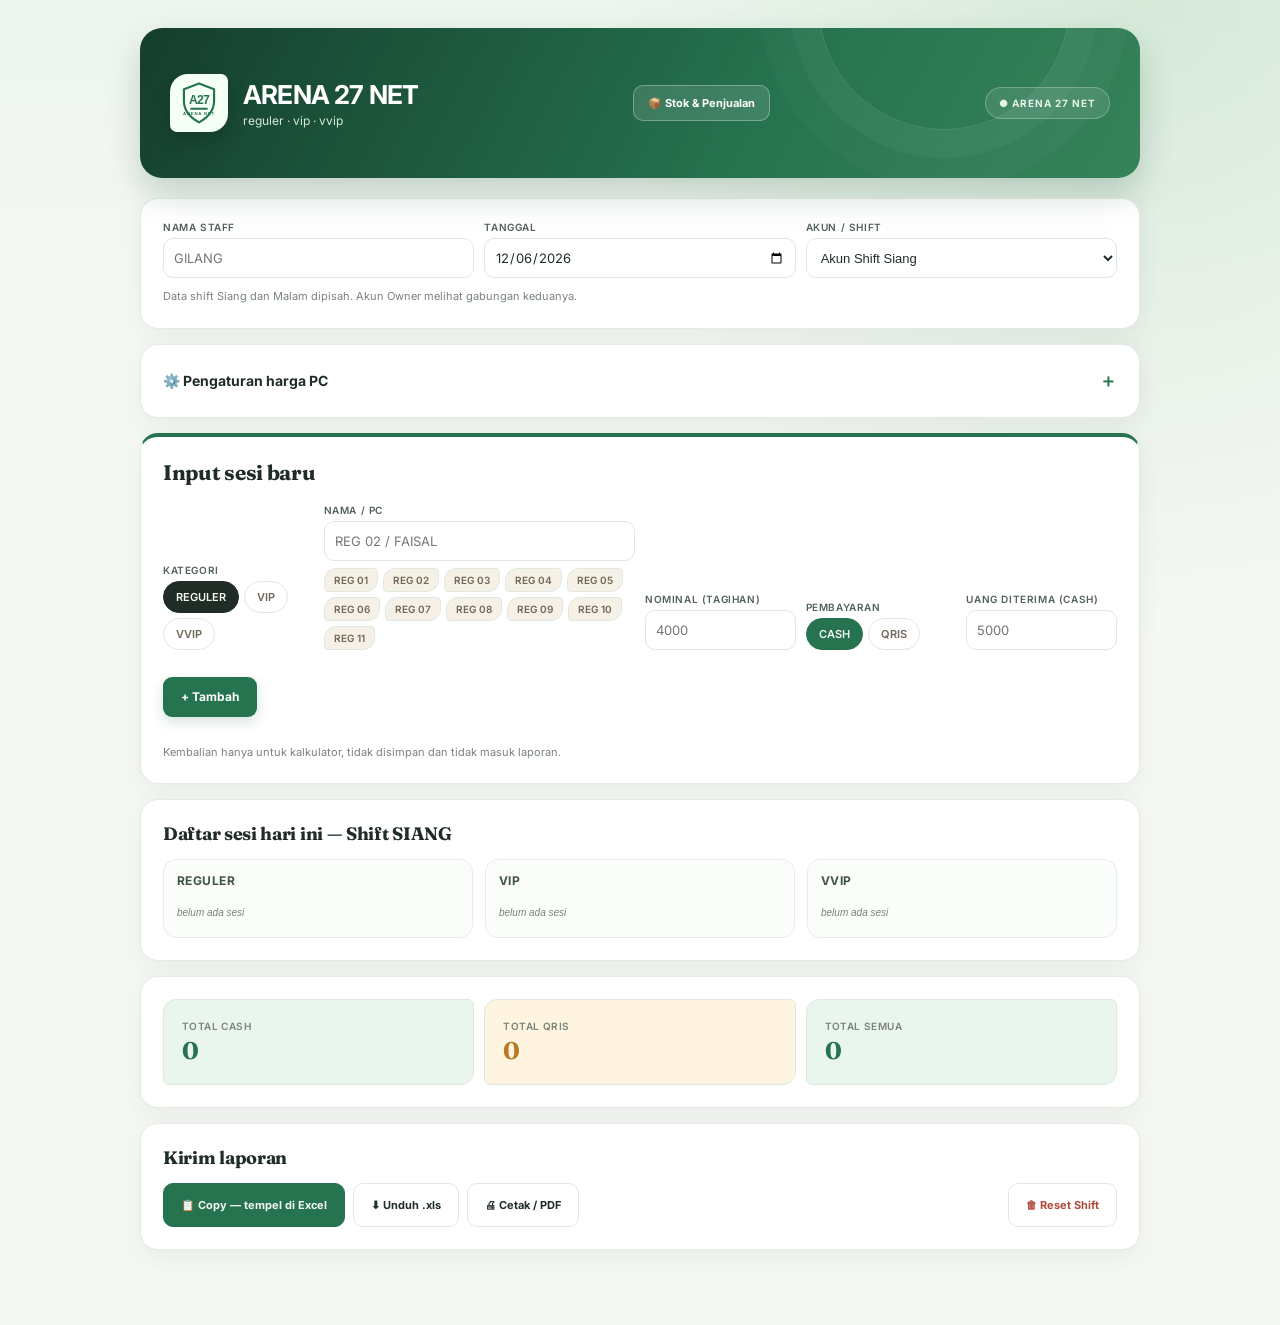
==== commit 89db87d5: "Update index.html" ====
--- a/index.html
+++ b/index.html
@@ -3,7 +3,7 @@
 <head>
 <meta charset="UTF-8">
 <meta name="viewport" content="width=device-width, initial-scale=1.0">
-<title>Stockly — Buku Stok & Penjualan</title>
+<title>ARENA 27 NET</title>
 
 <style>
 @import url('https://fonts.googleapis.com/css2?family=Inter:wght@400;500;600;700&family=Fraunces:ital,wght@0,500;0,600;0,700;1,500&display=swap');
@@ -11,2415 +11,1289 @@
 *{box-sizing:border-box;margin:0;padding:0;}
 
 :root{
-    --bg:#f7f4ed;          /* kertas hangat */
-    --card:#fffdf8;
-    --ink:#2d2a24;         /* tinta */
-    --muted:#8a8375;
-    --border:#e6dfd0;
-    --moss:#45673f;        /* hijau lumut */
-    --moss-soft:#eef2e4;
-    --amber:#a9752c;
-    --amber-soft:#f7ecd7;
+    --bg:#f4f6f1;
+    --card:#ffffff;
+    --ink:#202d27;
+    --muted:#77837b;
+    --border:#e1e8e1;
+    --moss:#26734f;
+    --moss-soft:#eaf5ed;
+    --amber:#b87926;
+    --amber-soft:#fff4df;
     --red:#b04a3a;
-    --red-soft:#f8e9e4;
+    --red-soft:#fbece8;
 }
 
 body{
     font-family:Inter,Arial,sans-serif;
-    background:var(--bg);
+    background:linear-gradient(180deg,#eaf3ec 0,#f4f6f1 240px);
     color:var(--ink);
     min-height:100vh;
 }
 
-button,input,select{font-family:inherit;}
-button{cursor:pointer;}
-
-h1,h2,h3,.serif{font-family:Fraunces,Georgia,serif;}
-
-/* HEADER */
+button,input,textarea{font-family:inherit;}
+button{cursor:pointer;transition:background .18s,border-color .18s,transform .18s;}
+button:active{transform:translateY(1px);}
+
+h1,h2,.serif{font-family:Fraunces,Georgia,serif;}
+
+.container{max-width:1080px;margin:auto;padding:30px 20px 60px;}
 
 .header{
-    background:var(--bg);
-    border-bottom:1px solid var(--border);
-    position:sticky;
-    top:0;
-    z-index:30;
-}
-
-.header-inner{
-    max-width:1150px;
-    margin:auto;
-    padding:16px 22px;
     display:flex;
     justify-content:space-between;
     align-items:center;
-}
-
-.logo{display:flex;align-items:center;gap:12px;}
+    gap:12px;
+    flex-wrap:wrap;
+    margin-bottom:22px;
+    padding:8px 2px;
+}
+
+.logo{display:flex;align-items:center;gap:14px;}
 
 .logo-icon{
-    width:40px;height:40px;
-    border-radius:12px 4px 12px 4px;   /* agak miring, bukan kotak sempurna */
-    background:var(--ink);
-    color:var(--bg);
+    width:46px;height:46px;
+    border-radius:15px 6px 15px 6px;
+    background:var(--moss);
+    color:#fff;
     display:flex;align-items:center;justify-content:center;
-    font-size:18px;
+    font-size:20px;
     font-family:Fraunces,serif;
-}
-
-.logo-title{font-size:19px;font-weight:700;letter-spacing:-.3px;}
-
-.logo-sub{
-    font-size:11px;
-    color:var(--muted);
-    margin-top:1px;
-    font-family:Fraunces,serif;
-    font-style:italic;
-}
-
-.manage-btn{
-    height:38px;
-    padding:0 14px;
-    border:1px solid var(--border);
-    border-radius:10px;
-    background:var(--card);
-    color:var(--ink);
-    font-size:12px;
-    font-weight:600;
-}
-
-.manage-btn:hover{border-color:#cfc7b4;}
-
-/* MAIN */
-
-.container{
-    max-width:1150px;
-    margin:auto;
-    padding:28px 22px 60px;
-}
-
-.welcome{margin-bottom:24px;}
-
-.welcome h2{
-    font-size:26px;
-    letter-spacing:-.5px;
-    margin-bottom:5px;
-}
-
-.welcome p{
-    font-size:13px;
-    color:var(--muted);
-}
-
-/* SUMMARY */
-
-.summary{
-    display:grid;
-    grid-template-columns:repeat(5,1fr);
-    gap:12px;
-    margin-bottom:25px;
-}
-
-.summary-card{
+    box-shadow:0 5px 14px #26734f30;
+}
+
+.logo-title{font-size:21px;font-weight:700;letter-spacing:-.5px;}
+.logo-sub{font-size:11px;color:var(--muted);font-style:italic;font-family:Fraunces,serif;margin-top:3px;}
+
+.card{
     background:var(--card);
     border:1px solid var(--border);
-    border-radius:16px 8px 16px 8px;
-    padding:17px;
-    box-shadow:0 1px 2px rgba(80,65,40,.05);
-}
-
-.summary-top{
+    border-radius:18px;
+    padding:19px;
+    margin-bottom:15px;
+    box-shadow:0 5px 18px rgba(37,64,44,.045);
+}
+
+.card h2{font-size:16px;margin-bottom:14px;}
+
+@media(max-width:600px){
+    .container{padding:18px 12px 42px;}
+    .card{padding:15px;border-radius:15px;}
+    .logo-title{font-size:18px;}
+}
+
+.settings summary{list-style:none;display:flex;align-items:center;justify-content:space-between;gap:12px;cursor:pointer;font-weight:700;font-size:14px;}
+.settings summary::-webkit-details-marker{display:none;}
+.settings summary:after{content:"＋";color:var(--moss);font-size:18px;}
+.settings[open] summary:after{content:"−";}
+.settings-body{border-top:1px solid var(--border);margin-top:14px;padding-top:15px;}
+.settings-intro,.settings-note{font-size:11px;color:var(--muted);line-height:1.6;margin-bottom:12px;}
+.price-grid{display:grid;grid-template-columns:repeat(3,minmax(0,1fr));gap:10px;margin-bottom:14px;}
+.settings textarea{width:100%;min-height:92px;resize:vertical;border:1px solid var(--border);border-radius:9px;padding:10px;font:12px/1.6 Inter,Arial,sans-serif;color:var(--ink);background:#fff;}
+.settings textarea:focus{outline:2px solid #26734f22;border-color:var(--moss);}
+.settings .field input{height:38px;}
+.settings-save{border:0;border-radius:9px;background:var(--moss);color:#fff;padding:10px 14px;font-weight:700;font-size:11px;}
+@media(max-width:600px){.price-grid{grid-template-columns:1fr;}}
+
+.grid{
+    display:grid;
+    grid-template-columns:repeat(auto-fit,minmax(130px,1fr));
+    gap:10px;
+    align-items:end;
+}
+
+.field label{
+    display:block;
+    font-size:10px;
+    font-weight:600;
+    margin-bottom:5px;
+}
+
+.field input{
+    width:100%;
+    height:40px;
+    border:1px solid var(--border);
+    border-radius:9px;
+    padding:0 10px;
+    font-size:13px;
+    background:#fff;
+    color:var(--ink);
+    outline:none;
+}
+
+    .field input:focus{border-color:var(--moss);box-shadow:0 0 0 3px #26734f18;}
+.field label{letter-spacing:.045em;color:#59665e;}
+.add-btn{box-shadow:0 4px 10px #26734f24;}
+.entry{padding:9px 2px;}
+.tot{border:1px solid #dcebdd;}
+.export{align-items:center;}
+.export button{transition:all .18s;}
+.export button:hover{transform:translateY(-1px);box-shadow:0 4px 10px #26362b12;}
+@media(max-width:520px){
+    .grid{grid-template-columns:1fr 1fr;}
+    .grid .field[style*="span 2"]{grid-column:1 / -1!important;}
+    .seg button{padding:8px 10px;}
+    .export button{flex:1 1 100%;}
+}
+
+/* segmen kategori & metode */
+
+.seg{display:flex;gap:5px;flex-wrap:wrap;}
+
+.seg button{
+    padding:8px 12px;
+    border:1px solid var(--border);
+    border-radius:18px;
+    background:#fff;
+    color:#6f6858;
+    font-size:11px;
+    font-weight:600;
+}
+
+.seg button.active{background:var(--ink);color:var(--bg);border-color:var(--ink);}
+
+.seg button.cash.active{background:var(--moss);border-color:var(--moss);}
+.seg button.qris.active{background:var(--amber);border-color:var(--amber);}
+
+.chips{display:flex;gap:5px;flex-wrap:wrap;margin-top:7px;}
+
+.chips button{
+    padding:4px 8px;
+    border:1px solid var(--border);
+    border-radius:12px 4px 12px 4px;
+    background:#f5f1e6;
+    color:#6f6858;
+    font-size:9px;
+    font-weight:600;
+}
+
+.chips button:hover{background:var(--moss-soft);color:var(--moss);}
+
+.add-btn{
+    height:40px;
+    padding:0 18px;
+    border:0;
+    border-radius:9px;
+    background:var(--moss);
+    color:#fff;
+    font-size:12px;
+    font-weight:700;
+}
+
+.add-btn:hover{background:#3b5a36;}
+
+.hint{
+    font-size:10px;
+    color:var(--amber);
+    font-weight:600;
+    margin-top:8px;
+    min-height:13px;
+}
+
+/* tabel entri */
+
+.cols{
+    display:grid;
+    grid-template-columns:repeat(3,1fr);
+    gap:12px;
+}
+
+@media(max-width:800px){.cols{grid-template-columns:1fr;}}
+
+.grp h3{
+    font-size:12px;
+    margin-bottom:8px;
+    padding-bottom:6px;
+    border-bottom:1px dashed var(--border);
+}
+
+.entry{
     display:flex;
     justify-content:space-between;
     align-items:center;
-    margin-bottom:12px;
-}
-
-.summary-label{
+    padding:7px 0;
+    border-bottom:1px dashed #efe9db;
+    font-size:11px;
+    gap:8px;
+}
+
+.entry:last-child{border-bottom:0;}
+
+.entry .no{
     color:var(--muted);
+    width:18px;
+    flex:none;
+    font-size:10px;
+}
+
+.entry .nm{font-weight:600;flex:1;}
+.entry .pay{color:var(--muted);font-size:10px;white-space:nowrap;}
+.entry .pay b{color:var(--ink);}
+
+.kembali{color:var(--amber);font-size:9px;}
+
+.del{
+    width:20px;height:20px;
+    border:1px solid var(--border);
+    border-radius:6px;
+    background:#fff;
+    color:var(--red);
     font-size:11px;
-}
-
-.summary-icon{
-    width:29px;height:29px;
-    border-radius:9px 3px 9px 3px;
+    line-height:1;
+    flex:none;
+}
+
+.none{font-size:10px;color:var(--muted);font-style:italic;padding:6px 0;}
+
+/* totals */
+
+.totals{
+    display:grid;
+    grid-template-columns:repeat(4,1fr);
+    gap:10px;
+}
+
+@media(max-width:700px){.totals{grid-template-columns:1fr 1fr;}}
+
+.tot{
     background:var(--moss-soft);
+    border-radius:12px 5px 12px 5px;
+    padding:12px;
+}
+
+.tot.warm{background:var(--amber-soft);}
+.tot.hot{background:var(--red-soft);}
+
+.tot .lbl{font-size:10px;color:var(--muted);font-weight:600;}
+.tot .val{
+    font-family:Fraunces,serif;
+    font-size:19px;
+    font-weight:700;
+    margin-top:4px;
     color:var(--moss);
-    display:flex;align-items:center;justify-content:center;
-    font-size:12px;
-}
-
-.summary-icon.warm{background:var(--amber-soft);color:var(--amber);}
-.summary-icon.hot{background:var(--red-soft);color:var(--red);}
-
-.summary-value{
-    font-family:Fraunces,serif;
-    font-size:20px;
+}
+
+.tot.warm .val{color:var(--amber);}
+.tot.hot .val{color:var(--red);}
+
+/* export bar */
+
+.export{
+    display:flex;
+    gap:8px;
+    flex-wrap:wrap;
+}
+
+.export button{
+    height:40px;
+    padding:0 14px;
+    border:1px solid var(--border);
+    border-radius:9px;
+    background:#fff;
+    font-size:11px;
     font-weight:700;
-}
-
-/* TOOLBAR */
-
-.toolbar{display:flex;gap:9px;margin-bottom:14px;}
-
-.search{position:relative;flex:1;}
-
-.search-icon{
-    position:absolute;left:13px;top:50%;
-    transform:translateY(-50%);
-    color:#a49c8b;
-}
-
-.search input{
-    width:100%;height:44px;
-    border:1px solid var(--border);
-    border-radius:10px;
-    background:var(--card);
-    outline:none;
-    padding:0 13px 0 37px;
-    font-size:12px;
     color:var(--ink);
 }
 
-.search input:focus{border-color:#b9ae95;}
-
-.add-btn{
-    height:44px;padding:0 17px;
-    border:0;border-radius:10px;
-    background:var(--moss);color:#fff;
-    font-size:12px;font-weight:600;
-}
-
-.add-btn:hover{background:#3b5a36;}
-
-/* CATEGORY */
-
-.categories{
-    display:flex;gap:7px;
-    overflow-x:auto;
-    margin-bottom:17px;
-    scrollbar-width:none;
-}
-
-.categories::-webkit-scrollbar{display:none;}
-
-.cat{
-    flex:none;
-    padding:8px 13px;
-    border-radius:20px;
-    border:1px solid var(--border);
-    background:var(--card);
-    color:#6f6858;
-    font-size:11px;
-}
-
-.cat:hover{border-color:#cfc7b4;}
-
-.cat.active{
+.export button:hover{background:#f2eee2;}
+
+.export .primary{background:var(--ink);color:var(--bg);border-color:var(--ink);}
+.export .danger{color:var(--red);}
+
+.toast{
+    position:fixed;
+    bottom:18px;left:50%;
+    transform:translateX(-50%);
     background:var(--ink);
     color:var(--bg);
-    border-color:var(--ink);
-}
-
-/* PANELS */
-
-.panel{
-    background:var(--card);
-    border:1px solid var(--border);
-    border-radius:16px;
-    overflow:hidden;
-    box-shadow:0 1px 2px rgba(80,65,40,.05);
-}
-
-.panel-header{
-    padding:16px 18px;
-    border-bottom:1px solid var(--border);
-    display:flex;
-    justify-content:space-between;
-    align-items:center;
-    gap:10px;
-    flex-wrap:wrap;
-}
-
-.panel-title{font-size:15px;font-weight:600;}
-
-.panel-count{font-size:10px;color:var(--muted);}
-
-.table-wrap{overflow-x:auto;}
-
-table{
-    width:100%;
-    min-width:980px;
-    border-collapse:collapse;
-}
-
-th{
-    text-align:left;
-    padding:11px 17px;
-    background:#f5f1e6;
-    color:#7d7666;
-    font-size:10px;
+    padding:10px 18px;
+    border-radius:20px;
+    font-size:11px;
     font-weight:600;
-    letter-spacing:.3px;
-    border-bottom:1px solid var(--border);
-}
-
-td{
-    padding:13px 17px;
-    border-bottom:1px dashed var(--border);   /* garis buku, bukan tabel kaku */
-    font-size:11px;
-}
-
-tr:last-child td{border-bottom:0;}
-
-.product-name{font-size:12px;font-weight:600;}
-
-.product-category{
-    margin-top:3px;
-    color:var(--muted);
-    font-size:9px;
-    font-style:italic;
-    font-family:Fraunces,serif;
-}
-
-.price{font-weight:600;}
-.green{color:var(--moss);font-weight:600;}
-
-.stock{
-    display:inline-flex;
-    padding:5px 9px;
-    border-radius:12px 4px 12px 4px;
-    background:var(--moss-soft);
-    color:var(--moss);
-    font-size:9px;font-weight:700;
-}
-
-.stock.low{background:var(--amber-soft);color:var(--amber);}
-.stock.out{background:var(--red-soft);color:var(--red);}
-
-.sell-buttons{display:flex;gap:4px;}
-
-.sell-buttons button{
-    border:1px solid var(--border);
-    background:var(--card);
-    padding:6px 9px;
-    border-radius:7px;
-    font-size:9px;font-weight:600;
-    color:var(--ink);
-}
-
-.sell-buttons button:hover{background:#f2eee2;}
-.sell-buttons button:disabled{opacity:.35;cursor:not-allowed;}
-
-.actions{display:flex;gap:5px;}
-
-.action-btn{
-    width:29px;height:29px;
-    border:1px solid var(--border);
-    border-radius:7px;
-    background:var(--card);
-    color:var(--ink);
-    font-size:12px;
-}
-
-.action-btn:hover{background:#f2eee2;}
-
-/* EMPTY */
-
-.empty{display:none;padding:55px 20px;text-align:center;}
-
-.empty-icon{
-    font-size:26px;
-    margin-bottom:10px;
-    color:var(--muted);
-    font-family:Fraunces,serif;
-}
-
-.empty h3{font-size:14px;margin-bottom:5px;}
-.empty p{font-size:11px;color:var(--muted);}
-
-/* HISTORY */
-
-.history{margin-top:22px;}
-
-.history-actions{display:flex;gap:6px;flex-wrap:wrap;}
-
-.hbtn{
-    border:1px solid var(--border);
-    background:var(--card);
-    color:#6f6858;
-    font-size:10px;font-weight:600;
-    padding:6px 10px;
-    border-radius:7px;
-}
-
-.hbtn:hover{background:#f2eee2;}
-.hbtn.danger{color:var(--red);}
-
-.history-filters{
-    display:flex;gap:6px;
-    padding:12px 18px 0;
-    overflow-x:auto;
-    scrollbar-width:none;
-}
-
-.history-filters::-webkit-scrollbar{display:none;}
-
-.history-list{max-height:370px;overflow-y:auto;}
-
-.history-item{
-    display:flex;
-    justify-content:space-between;
-    align-items:center;
-    padding:13px 18px;
-    border-bottom:1px dashed var(--border);
-}
-
-.history-item:last-child{border-bottom:0;}
-
-.history-left{display:flex;align-items:center;gap:10px;}
-
-.history-icon{
-    width:31px;height:31px;
-    border-radius:10px 4px 10px 4px;
-    background:var(--moss-soft);
-    color:var(--moss);
-    display:flex;align-items:center;justify-content:center;
-    font-size:12px;
-}
-
-.history-name{font-size:11px;font-weight:600;}
-.history-time{color:var(--muted);font-size:9px;margin-top:3px;}
-.history-right{text-align:right;}
-.history-qty{font-size:11px;font-weight:600;}
-.history-money{color:var(--moss);font-size:10px;margin-top:3px;font-weight:600;}
-.history-profit{color:var(--muted);font-size:9px;margin-top:2px;}
-
-.no-history{
-    padding:35px 20px;
-    text-align:center;
-    color:var(--muted);
-    font-size:11px;
-    font-style:italic;
-    font-family:Fraunces,serif;
-}
-
-/* MODALS */
-
-.modal-bg{
-    position:fixed;inset:0;
-    background:rgba(45,42,36,.45);
-    backdrop-filter:blur(3px);
-    display:none;
-    align-items:center;justify-content:center;
-    padding:18px;
-    z-index:100;
-}
-
-.modal-bg.show{display:flex;}
-
-.modal{
-    width:100%;
-    max-width:420px;
-    background:var(--card);
-    border:1px solid var(--border);
-    border-radius:18px;
-    padding:22px;
-    box-shadow:0 20px 60px rgba(60,50,30,.22);
-}
-
-.modal-head{
-    display:flex;
-    justify-content:space-between;
-    align-items:center;
-    margin-bottom:18px;
-}
-
-.modal-head h2{font-size:17px;}
-
-.close{
-    width:31px;height:31px;
-    border:1px solid var(--border);
-    background:var(--card);
-    border-radius:8px;
-    font-size:16px;
-    color:var(--ink);
-}
-
-.form-group{margin-bottom:13px;}
-
-.form-group label{
-    display:block;
-    font-size:10px;
-    font-weight:600;
-    margin-bottom:6px;
-}
-
-.form-input{
-    width:100%;height:42px;
-    border:1px solid var(--border);
-    border-radius:9px;
+    opacity:0;
+    pointer-events:none;
+    transition:opacity .25s;
+    z-index:200;
+}
+
+.toast.show{opacity:1;}
+
+/* struk cetak */
+
+#printArea{display:none;}
+
+@media print{
+
+    body > .container{display:none;}
+    #printArea{display:block;font-family:Georgia,serif;color:#000;}
+
+    #printArea h1{font-size:18px;}
+    #printArea p{font-size:12px;margin:2px 0;}
+    #printArea table{width:100%;border-collapse:collapse;margin-top:10px;}
+    #printArea th,#printArea td{border:1px solid #000;padding:4px 6px;font-size:11px;text-align:left;}
+    #printArea .tt{margin-top:12px;font-size:12px;font-weight:bold;}
+
+}
+
+/* Polesan tampilan */
+body{
+    background:
+        radial-gradient(ellipse at 90% 0%, rgba(194,224,200,.55), transparent 34%),
+        linear-gradient(180deg,#edf5ee 0,#f6f8f4 300px);
+}
+
+.container{max-width:1120px;padding-top:34px;}
+.header{margin-bottom:25px;}
+.logo{gap:15px;}
+.logo-icon{
+    width:52px;height:52px;border-radius:17px 7px 17px 7px;
+    background:linear-gradient(145deg,#32855d,#1c6242);
+    box-shadow:0 8px 20px #26734f2b;
+}
+.logo-title{font-size:23px;letter-spacing:-.7px;}
+.logo-sub{font-size:12px;}
+
+.card{
+    border-color:#e4ebe4;
+    border-radius:17px;
+    box-shadow:0 8px 24px rgba(38,71,47,.055);
+    transition:box-shadow .2s,border-color .2s;
+}
+.card:hover{border-color:#d7e5d9;box-shadow:0 10px 28px rgba(38,71,47,.075);}
+.card h2{font-size:18px;letter-spacing:-.3px;}
+
+.field label{font-size:10px;letter-spacing:.06em;color:#526258;}
+.field input,.settings textarea,
+#account{
+    border-color:#dfe7df!important;
+    border-radius:10px!important;
+    transition:border-color .18s,box-shadow .18s;
+}
+.field input:hover,.settings textarea:hover{border-color:#c4d5c6!important;}
+.field input:focus,.settings textarea:focus,#account:focus{
+    border-color:var(--moss)!important;
+    box-shadow:0 0 0 3px rgba(38,115,79,.12)!important;
     outline:none;
-    padding:0 11px;
-    font-size:13px;
-    background:#fff;
-    color:var(--ink);
-}
-
-.form-input:focus{border-color:#b9ae95;}
-
-.form-row{display:grid;grid-template-columns:1fr 1fr;gap:10px;}
-
-.modal-actions{display:flex;gap:8px;margin-top:19px;}
-
-.modal-actions button{
-    flex:1;height:42px;
-    border-radius:9px;
-    font-size:11px;font-weight:600;
-}
-
-.cancel{background:#fff;border:1px solid var(--border);color:var(--ink);}
-.confirm{background:var(--ink);color:var(--bg);border:0;}
-.confirm.danger{background:var(--red);}
-
-.form-note{font-size:10px;color:var(--muted);margin-top:6px;}
-
-/* KILOLA MENU */
-
-.manage-list{display:flex;flex-direction:column;gap:7px;}
-
-.manage-item{
-    display:flex;
-    justify-content:space-between;
-    align-items:center;
-    padding:12px 14px;
-    border:1px solid var(--border);
-    border-radius:10px;
-    background:#fff;
-    text-align:left;
-    font-size:12px;
-}
-
-.manage-item:hover{background:#f6f2e7;}
-
-.manage-item small{
-    display:block;
-    color:var(--muted);
-    font-size:9px;
-    margin-top:2px;
-    font-weight:400;
-}
-
-.manage-item.danger{color:var(--red);border-color:#ecd5cf;}
-
-.manage-item .chev{color:var(--muted);}
-
-/* PIN MODAL */
-
-.pin-box{text-align:center;padding:4px 0 6px;}
-
-.pin-icon{
-    width:44px;height:44px;
-    margin:0 auto 10px;
-    border-radius:12px 5px 12px 5px;
-    background:var(--ink);
-    color:var(--bg);
-    display:flex;align-items:center;justify-content:center;
-    font-size:18px;
-}
-
-.pin-title{font-size:16px;font-weight:700;font-family:Fraunces,serif;}
-
-.pin-sub{font-size:11px;color:var(--muted);margin-top:4px;}
-
-.pin-lock{
-    display:none;
-    margin-top:10px;
-    font-size:10px;
-    color:var(--red);
-    font-weight:600;
-}
-
-.link-danger{
-    display:inline-block;
-    margin-top:12px;
-    border:0;
-    background:none;
-    color:var(--red);
-    font-size:10px;
-    font-weight:600;
-    text-decoration:underline;
-}
-
-/* SALE CONFIRMATION */
-
-.sale-info{text-align:center;padding:5px 0 12px;}
-
-.sale-product{font-size:17px;font-weight:700;font-family:Fraunces,serif;}
-
-.sale-question{color:var(--muted);font-size:11px;}
-
-.sale-stock{color:var(--ink);font-weight:600;}
-
-.sale-quantity{
-    margin:15px 0;
-    background:#f5f1e6;
-    border-radius:12px;
-    padding:14px;
-    text-align:center;
-}
-
-.qty-controls{
-    display:flex;
-    align-items:center;
-    justify-content:center;
-    gap:10px;
-}
-
-.qty-controls button{
-    width:38px;height:38px;
-    border:1px solid var(--border);
-    background:#fff;
-    border-radius:9px;
-    font-size:16px;font-weight:600;
-    color:var(--ink);
-}
-
-.qty-controls button:hover{background:#f2eee2;}
-
-.qty-controls input{
-    width:72px;height:38px;
-    border:1px solid var(--border);
-    border-radius:9px;
-    text-align:center;
-    font-size:16px;font-weight:700;
-    outline:none;
-    font-family:Fraunces,serif;
-}
-
-.sale-details{
-    display:flex;
-    justify-content:space-between;
-    font-size:11px;
-    padding:0 4px;
-}
-
-.sale-details span:last-child{font-weight:600;}
-
-/* MOBILE */
-
-@media(max-width:800px){
-
-    .container{padding:22px 14px 45px;}
-    .header-inner{padding:14px;}
-
-    .summary{grid-template-columns:1fr 1fr;gap:9px;}
-    .summary-card{padding:14px;border-radius:14px 7px 14px 7px;}
-    .summary-value{font-size:17px;}
-    .summary-label{font-size:10px;}
-
-    .toolbar{flex-direction:column;}
-    .add-btn{width:100%;}
-    .panel{border-radius:14px;}
-
-}
-
-@media(max-width:480px){
-    .welcome h2{font-size:22px;}
-    .welcome p{font-size:11px;}
-    .form-row{grid-template-columns:1fr;}
-    .modal{padding:19px;}
+}
+.seg button{transition:all .18s;}
+.seg button:hover{border-color:#b7cbb9;transform:translateY(-1px);}
+.chips button{font-size:10px;padding:5px 9px;}
+.add-btn,.settings-save{box-shadow:0 5px 13px rgba(38,115,79,.2);}
+.add-btn:hover,.settings-save:hover{background:#1f6545;transform:translateY(-1px);}
+.grp h3{color:#405449;font-size:12px;letter-spacing:.04em;}
+.entry{padding:9px 7px;border-radius:8px;}
+.entry:hover{background:#f6faf6;}
+.del:hover{background:var(--red-soft);border-color:#e7beb6;}
+.tot{padding:14px;border-radius:13px 6px 13px 6px;}
+.tot .lbl{letter-spacing:.04em;}
+.tot .val{font-size:21px;}
+.export button{border-radius:10px;}
+.export .primary:hover{background:#31453a;}
+.export .danger:hover{background:var(--red-soft);border-color:#e7beb6;}
+.settings summary{padding:2px 0;}
+.settings summary:focus-visible,.export button:focus-visible,.add-btn:focus-visible{
+    outline:3px solid rgba(38,115,79,.25);outline-offset:3px;
+}
+
+@media(max-width:600px){
+    .container{padding:18px 12px 42px;}
+    .header{margin-bottom:17px;}
+    .logo-icon{width:44px;height:44px;border-radius:14px 6px 14px 6px;}
+    .logo-title{font-size:19px;}
+    .card{margin-bottom:12px;}
+}
+
+/* Tampilan utama yang lebih tegas */
+.container{max-width:1040px;padding-top:28px;}
+.header{
+    position:relative;overflow:hidden;
+    min-height:150px;padding:28px 30px;margin-bottom:20px;
+    border-radius:22px;
+    color:#fff;
+    background:linear-gradient(118deg,#153e2d 0%,#26734f 62%,#36835a 100%);
+    box-shadow:0 16px 34px rgba(28,79,52,.22);
+}
+.header:before{
+    content:"";position:absolute;width:250px;height:250px;right:70px;top:-150px;
+    border:1px solid rgba(255,255,255,.13);border-radius:50%;
+    box-shadow:0 0 0 28px rgba(255,255,255,.035),0 0 0 58px rgba(255,255,255,.025);
+}
+.header:after{
+    content:"●  ARENA 27 NET";position:relative;z-index:1;
+    padding:9px 13px;border:1px solid rgba(255,255,255,.25);border-radius:30px;
+    background:rgba(255,255,255,.1);color:#e4f4e8;font-size:10px;font-weight:700;letter-spacing:.1em;
+}
+.logo{position:relative;z-index:1;}
+.logo-icon{
+    width:58px;height:58px;border-radius:18px 7px 18px 7px;
+    background:#f4fff6;color:#26734f;font-size:24px;
+    box-shadow:0 8px 20px rgba(0,0,0,.16);
+}
+.logo-icon svg{display:block;width:46px;height:46px;}
+.logo-title{color:#fff;font-size:26px;letter-spacing:-.8px;}
+.logo-sub{color:#d4ead9;font-family:Inter,Arial,sans-serif;font-style:normal;font-size:12px;}
+.card{padding:22px;border-radius:18px;box-shadow:0 8px 26px rgba(28,58,39,.065);}
+#inputCard{border-top:4px solid var(--moss);}
+#inputCard h2{font-size:21px;margin-bottom:19px;}
+.settings summary{font-size:14px;}
+.grp{padding:13px;border:1px solid #e7eee8;border-radius:13px;background:#fbfdfb;}
+.grp h3{border-bottom:0;padding:0 0 9px;margin-bottom:4px;}
+.totals{grid-template-columns:repeat(3,1fr);}
+.tot{min-height:86px;display:flex;flex-direction:column;justify-content:center;padding:16px 18px;}
+.tot .val{font-size:24px;}
+.export button{height:44px;padding:0 17px;}
+.export .primary{background:var(--moss);border-color:var(--moss);}
+.export .danger{margin-left:auto;}
+.stock-link{
+    position:relative;z-index:1;
+    display:inline-flex;align-items:center;gap:7px;
+    padding:10px 14px;border:1px solid rgba(255,255,255,.3);border-radius:10px;
+    color:#fff;background:rgba(255,255,255,.12);text-decoration:none;
+    font-size:11px;font-weight:700;white-space:nowrap;
+}
+.stock-link:hover{background:rgba(255,255,255,.2);}
+@media(max-width:600px){
+    .container{padding-top:15px;}
+    .header{min-height:120px;padding:21px 17px;border-radius:17px;}
+    .header:after{font-size:0;padding:8px;white-space:nowrap;}
+    .header:after{content:"●";}
+    .logo{gap:11px;}
+    .logo-icon{width:44px;height:44px;}
+    .logo-title{font-size:18px;}
+    .logo-sub{font-size:10px;}
+    .card{padding:16px;}
+    .totals{grid-template-columns:1fr 1fr;}
+    .tot:last-child{grid-column:1 / -1;}
+    .export .danger{margin-left:0;}
 }
 </style>
 </head>
 
 <body>
 
-<header class="header">
-
-    <div class="header-inner">
+<div class="container">
+
+    <div class="header">
 
         <div class="logo">
-
-            <div class="logo-icon">▦</div>
-
+            <div class="logo-icon" role="img" aria-label="Logo Arena 27 Net">
+                <svg viewBox="0 0 64 64" aria-hidden="true">
+                    <path d="M32 5 53 13v16c0 14-8 23-21 30C19 52 11 43 11 29V13L32 5Z" fill="none" stroke="currentColor" stroke-width="3" stroke-linejoin="round"/>
+                    <text x="32" y="34" text-anchor="middle" fill="currentColor" font-family="Arial,sans-serif" font-size="17" font-weight="800" letter-spacing="-1">A27</text>
+                    <path d="M21 40h22" stroke="currentColor" stroke-width="2.5" stroke-linecap="round"/>
+                    <text x="32" y="49" text-anchor="middle" fill="currentColor" font-family="Arial,sans-serif" font-size="6" font-weight="700" letter-spacing="1.1">ARENA NET</text>
+                </svg>
+            </div>
             <div>
-                <div class="logo-title">Stockly</div>
-                <div class="logo-sub">buku stok &amp; penjualan</div>
-            </div>
+                <div class="logo-title">ARENA 27 NET</div>
+                <div class="logo-sub">reguler · vip · vvip</div>
+                        </div>
 
         </div>
 
-        <button class="manage-btn" onclick="openManage()">
-            ⚙ Kelola
-        </button>
+        <a class="stock-link" href="stock.html">📦 Stok &amp; Penjualan</a>
 
     </div>
 
-</header>
-
-
-<main class="container">
-
-    <section class="welcome">
-
-        <h2>Ringkasan toko</h2>
-
-        <p>
-            Omzet &amp; keuntungan dihitung dari riwayat penjualan —
-            bersihkan riwayat, ringkasan ikut kosong.
-        </p>
-
-    </section>
-
-
-    <!-- SUMMARY -->
-
-    <section class="summary">
-
-        <div class="summary-card">
-
-            <div class="summary-top">
-                <span class="summary-label">Total Produk</span>
-                <span class="summary-icon">▦</span>
-            </div>
-
-            <div class="summary-value" id="totalProduk">0</div>
+
+    <!-- IDENTITAS -->
+
+    <div class="card">
+
+        <div class="grid">
+
+            <div class="field">
+                <label>NAMA STAFF</label>
+                <input id="staff" placeholder="GILANG" oninput="saveIdent()">
+            </div>
+
+            <div class="field">
+                <label>TANGGAL</label>
+                <input id="tanggal" type="date" onchange="saveIdent()">
+            </div>
+
+            <div class="field">
+                <label>AKUN / SHIFT</label>
+                <select id="account" onchange="setAccount(this.value)" style="width:100%;height:40px;border:1px solid var(--border);border-radius:9px;padding:0 10px;font-size:13px;background:#fff;color:var(--ink);">
+                    <option value="SIANG">Akun Shift Siang</option>
+                    <option value="MALAM">Akun Shift Malam</option>
+                    <option value="OWNER">Akun Owner — lihat semua</option>
+                </select>
+            </div>
 
         </div>
-
-
-        <div class="summary-card">
-
-            <div class="summary-top">
-                <span class="summary-label">Stok Tersisa</span>
-                <span class="summary-icon warm">📦</span>
-            </div>
-
-            <div class="summary-value" id="totalStok">0</div>
-
+        <p class="settings-note" style="margin:10px 0 0;">Data shift Siang dan Malam dipisah. Akun Owner melihat gabungan keduanya.</p>
+
+    </div>
+
+    <details class="card settings">
+        <summary>⚙️ Pengaturan harga PC</summary>
+        <div class="settings-body">
+            <p class="settings-intro">Atur harga default tiap kategori. Kalau ada PC dengan tarif berbeda, isi harga khususnya di bawah. Pilih chip PC untuk mengisi nama dan nominal otomatis.</p>
+            <div class="price-grid">
+                <div class="field"><label>DEFAULT REGULER</label><input id="priceREGULER" type="number" min="0" placeholder="Belum diatur"></div>
+                <div class="field"><label>DEFAULT VIP</label><input id="priceVIP" type="number" min="0" placeholder="Belum diatur"></div>
+                <div class="field"><label>DEFAULT VVIP</label><input id="priceVVIP" type="number" min="0" placeholder="Belum diatur"></div>
+            </div>
+            <div class="field">
+                <label>HARGA KHUSUS PER PC</label>
+                <textarea id="pcPrices" placeholder="Contoh:&#10;REG 01=4000&#10;VIP 03=6000&#10;VVIP 01=8000"></textarea>
+                <p class="settings-note">Satu PC per baris, format NAMA PC=HARGA. Harga khusus akan mengalahkan harga default kategori.</p>
+            </div>
+            <button class="settings-save" onclick="savePrices()">Simpan pengaturan</button>
         </div>
-
-
-        <div class="summary-card">
-
-            <div class="summary-top">
-                <span class="summary-label">Perlu Restock</span>
-                <span class="summary-icon hot">⚠</span>
-            </div>
-
-            <div class="summary-value" id="totalRestock">0</div>
+    </details>
+
+    <!-- INPUT CEPAT -->
+
+    <div class="card" id="inputCard">
+
+        <h2 class="serif">Input sesi baru</h2>
+
+        <div class="grid">
+
+            <div class="field">
+                <label>KATEGORI</label>
+                <div class="seg" id="segKat">
+                    <button class="active" onclick="setKat('REGULER',this)">REGULER</button>
+                    <button onclick="setKat('VIP',this)">VIP</button>
+                    <button onclick="setKat('VVIP',this)">VVIP</button>
+                </div>
+            </div>
+
+            <div class="field" style="grid-column:span 2">
+                <label>NAMA / PC</label>
+                <input id="nama" placeholder="REG 02 / FAISAL" onchange="isiHargaNama()" onkeydown="if(event.key==='Enter')addEntry()">
+                <div class="chips" id="chips"></div>
+            </div>
+
+            <div class="field">
+                <label>NOMINAL (TAGIHAN)</label>
+                <input id="nominal" type="number" placeholder="4000" oninput="hitungKembalian()">
+            </div>
+
+            <div class="field">
+                <label>PEMBAYARAN</label>
+                <div class="seg" id="segBayar">
+                    <button class="cash active" onclick="setBayar('CASH',this)">CASH</button>
+                    <button class="qris" onclick="setBayar('QRIS',this)">QRIS</button>
+                </div>
+            </div>
+
+            <div class="field" id="bayarField">
+                <label>UANG DITERIMA (CASH)</label>
+                <input id="bayar" type="number" placeholder="5000" oninput="hitungKembalian()">
+            </div>
+
+            <div class="field">
+                <label>&nbsp;</label>
+                <button class="add-btn" onclick="addEntry()">+ Tambah</button>
+            </div>
 
         </div>
 
-
-        <div class="summary-card">
-
-            <div class="summary-top">
-                <span class="summary-label">Omzet (dari riwayat)</span>
-                <span class="summary-icon">Rp</span>
-            </div>
-
-            <div class="summary-value" id="totalOmzet">Rp0</div>
+        <div class="hint" id="kembalianHint"></div>
+        <p class="settings-note" style="margin:6px 0 0;">Kembalian hanya untuk kalkulator, tidak disimpan dan tidak masuk laporan.</p>
+
+    </div>
+
+
+    <!-- DAFTAR -->
+
+    <div class="card">
+
+        <h2 class="serif" id="listTitle">Daftar sesi hari ini</h2>
+
+        <div class="cols">
+
+            <div class="grp">
+                <h3>REGULER</h3>
+                <div id="listREGULER"></div>
+            </div>
+
+            <div class="grp">
+                <h3>VIP</h3>
+                <div id="listVIP"></div>
+            </div>
+
+            <div class="grp">
+                <h3>VVIP</h3>
+                <div id="listVVIP"></div>
+            </div>
 
         </div>
 
-
-        <div class="summary-card">
-
-            <div class="summary-top">
-                <span class="summary-label">Keuntungan (dari riwayat)</span>
-                <span class="summary-icon">↗</span>
-            </div>
-
-            <div class="summary-value" id="totalUntung">Rp0</div>
+    </div>
+
+
+    <!-- TOTALS -->
+
+    <div class="card">
+
+        <div class="totals">
+
+            <div class="tot">
+                <div class="lbl">TOTAL CASH</div>
+                <div class="val" id="totCash">0</div>
+            </div>
+
+            <div class="tot warm">
+                <div class="lbl">TOTAL QRIS</div>
+                <div class="val" id="totQris">0</div>
+            </div>
+
+            <div class="tot">
+                <div class="lbl">TOTAL SEMUA</div>
+                <div class="val" id="totSemua">0</div>
+            </div>
 
         </div>
 
-    </section>
-
-
-    <!-- SEARCH -->
-
-    <div class="toolbar">
-
-        <div class="search">
-
-            <span class="search-icon">⌕</span>
-
-            <input
-                id="search"
-                type="text"
-                placeholder="Cari produk..."
-                oninput="render()"
-            >
+    </div>
+
+
+    <!-- EXPORT -->
+
+    <div class="card">
+
+        <h2 class="serif">Kirim laporan</h2>
+
+        <div class="export">
+
+            <button class="primary" onclick="copyTsv()">📋 Copy — tempel di Excel</button>
+
+            <button onclick="downloadXls()">⬇ Unduh .xls</button>
+
+            <button onclick="window.print()">🖨 Cetak / PDF</button>
+
+            <button class="danger" id="resetButton" onclick="resetHarian()">🗑 Reset Shift</button>
 
         </div>
 
-        <button class="add-btn" onclick="openProductModal()">
-            + Tambah Produk
-        </button>
-
     </div>
 
-
-    <!-- CATEGORY -->
-
-    <div class="categories">
-
-        <button class="cat active" onclick="setCategory('Semua',this)">Semua</button>
-        <button class="cat" onclick="setCategory('Chiki',this)">Chiki</button>
-        <button class="cat" onclick="setCategory('Minuman',this)">Minuman</button>
-        <button class="cat" onclick="setCategory('Rokok',this)">Rokok</button>
-        <button class="cat" onclick="setCategory('Lainnya',this)">Lainnya</button>
-
-    </div>
-
-
-    <!-- PRODUCT TABLE -->
-
-    <section class="panel">
-
-        <div class="panel-header">
-
-            <span class="panel-title serif">Daftar Produk</span>
-
-            <span class="panel-count" id="productCount">0 produk</span>
-
-        </div>
-
-
-        <div class="table-wrap">
-
-            <table>
-
-                <thead>
-
-                    <tr>
-                        <th>Produk</th>
-                        <th>Modal</th>
-                        <th>Harga Jual</th>
-                        <th>Stok</th>
-                        <th>Penjualan</th>
-                        <th>Keuntungan</th>
-                        <th>Aksi</th>
-                    </tr>
-
-                </thead>
-
-                <tbody id="productList"></tbody>
-
-            </table>
-
-        </div>
-
-
-        <div class="empty" id="empty">
-
-            <div class="empty-icon">✎</div>
-
-            <h3>Belum ada produk</h3>
-
-            <p>Tambahkan produk untuk mulai mencatat stok.</p>
-
-        </div>
-
-    </section>
-
-
-    <!-- HISTORY -->
-
-    <section class="panel history">
-
-        <div class="history-header">
-
-            <span class="panel-title serif">Riwayat Penjualan</span>
-
-            <div class="history-actions">
-
-                <button class="hbtn" onclick="exportData()">⬇ Backup</button>
-
-                <button
-                    class="hbtn"
-                    onclick="withPin(() => document.getElementById('importFile').click())"
-                >
-                    ⬆ Pulihkan
-                </button>
-
-                <button class="hbtn danger" onclick="clearHistory()">
-                    Hapus Riwayat
-                </button>
-
-            </div>
-
-        </div>
-
-
-        <input
-            type="file"
-            id="importFile"
-            accept=".json,application/json"
-            style="display:none"
-            onchange="importData(this)"
-        >
-
-
-        <div class="history-filters">
-
-            <button class="cat active" onclick="setHistoryFilter('all',this)">Semua</button>
-            <button class="cat" onclick="setHistoryFilter('today',this)">Hari Ini</button>
-            <button class="cat" onclick="setHistoryFilter('7',this)">7 Hari</button>
-            <button class="cat" onclick="setHistoryFilter('30',this)">30 Hari</button>
-
-        </div>
-
-
-        <div class="history-list" id="historyList"></div>
-
-    </section>
-
-</main>
-
-
-<!-- PRODUCT MODAL -->
-
-<div class="modal-bg" id="productModal">
-
-    <div class="modal">
-
-        <div class="modal-head">
-
-            <h2 id="productModalTitle">Tambah Produk</h2>
-
-            <button class="close" onclick="closeProductModal()">×</button>
-
-        </div>
-
-
-        <div class="form-group">
-
-            <label>Nama Produk</label>
-
-            <input class="form-input" id="nama" placeholder="Contoh: Power F">
-
-        </div>
-
-
-        <div class="form-group">
-
-            <label>Kategori</label>
-
-            <select class="form-input" id="kategori">
-                <option value="Chiki">Chiki</option>
-                <option value="Minuman">Minuman</option>
-                <option value="Rokok">Rokok</option>
-                <option value="Lainnya">Lainnya</option>
-            </select>
-
-        </div>
-
-
-        <div class="form-row">
-
-            <div class="form-group">
-
-                <label>Harga Modal</label>
-
-                <input class="form-input" type="number" id="modalHarga" placeholder="800">
-
-            </div>
-
-            <div class="form-group">
-
-                <label>Harga Jual</label>
-
-                <input class="form-input" type="number" id="jualHarga" placeholder="1000">
-
-            </div>
-
-        </div>
-
-
-        <div class="form-group">
-
-            <label id="stokLabel">Jumlah Stok</label>
-
-            <input class="form-input" type="number" id="stok" placeholder="50">
-
-            <div class="form-note">
-                Isi stok fisik yang ada sekarang. Restock? Tinggal edit angkanya.
-            </div>
-
-        </div>
-
-
-        <div class="modal-actions">
-
-            <button class="cancel" onclick="closeProductModal()">Batal</button>
-
-            <button class="confirm" onclick="saveProduct()">Simpan Produk</button>
-
-        </div>
-
-    </div>
-
 </div>
 
 
-<!-- SALE CONFIRM MODAL -->
-
-<div class="modal-bg" id="saleModal">
-
-    <div class="modal">
-
-        <div class="sale-info">
-
-            <div class="sale-product" id="saleProductName">Power F</div>
-
-            <div class="sale-question">
-                Sisa stok: <span class="sale-stock" id="saleStock">0</span>
-                — pilih jumlah yang terjual
-            </div>
-
-        </div>
-
-
-        <div class="sale-quantity">
-
-            <div class="qty-controls">
-
-                <button onclick="changeQty(-1)">−</button>
-
-                <input
-                    id="saleQuantity"
-                    type="number"
-                    value="1"
-                    min="1"
-                    oninput="updateSaleInfo()"
-                >
-
-                <button onclick="changeQty(1)">+</button>
-
-            </div>
-
-            <div style="font-size:10px;color:var(--muted);margin-top:8px">
-                barang terjual
-            </div>
-
-        </div>
-
-
-        <div class="sale-details">
-
-            <span>Total penjualan</span>
-            <span id="saleTotal">Rp0</span>
-
-        </div>
-
-
-        <div class="sale-details" style="margin-top:9px">
-
-            <span>Keuntungan</span>
-            <span id="saleProfit" style="color:var(--moss)">Rp0</span>
-
-        </div>
-
-
-        <div class="modal-actions">
-
-            <button class="cancel" onclick="closeSaleModal()">Batal</button>
-
-            <button class="confirm" onclick="confirmSale()">✓ Konfirmasi</button>
-
-        </div>
-
-    </div>
-
-</div>
-
-
-<!-- MANAGE MODAL -->
-
-<div class="modal-bg" id="manageModal">
-
-    <div class="modal">
-
-        <div class="modal-head">
-
-            <h2>Kelola Data</h2>
-
-            <button class="close" onclick="closeManage()">×</button>
-
-        </div>
-
-
-        <div class="manage-list">
-
-            <button class="manage-item" onclick="exportData();closeManage()">
-                <span>⬇ Backup Data
-                    <small>Unduh semua data sebagai file JSON</small>
-                </span>
-                <span class="chev">›</span>
-            </button>
-
-
-            <button
-                class="manage-item"
-                onclick="withPin(() => { closeManage(); document.getElementById('importFile').click(); })"
-            >
-                <span>⬆ Pulihkan dari Backup
-                    <small>Ganti semua data dengan isi file backup</small>
-                </span>
-                <span class="chev">›</span>
-            </button>
-
-
-            <button class="manage-item" onclick="openChangePin();closeManage()">
-                <span>🔑 Ganti Kode
-                    <small>Ubah kode rahasia untuk aksi hapus</small>
-                </span>
-                <span class="chev">›</span>
-            </button>
-
-
-            <button class="manage-item danger" onclick="clearHistory();closeManage()">
-                <span>🗑 Hapus Riwayat Penjualan
-                    <small>Omzet &amp; keuntungan ikut kembali ke Rp0</small>
-                </span>
-                <span class="chev">›</span>
-            </button>
-
-
-            <button class="manage-item danger" onclick="deleteAllProducts();closeManage()">
-                <span>📦 Hapus Semua Produk
-                    <small>Riwayat &amp; ringkasan tetap ada</small>
-                </span>
-                <span class="chev">›</span>
-            </button>
-
-
-            <button class="manage-item danger" onclick="wipeAll();closeManage()">
-                <span>☠ Hapus Semua Data
-                    <small>Produk + riwayat + kode, mulai dari nol</small>
-                </span>
-                <span class="chev">›</span>
-            </button>
-
-        </div>
-
-    </div>
-
-</div>
-
-
-<!-- PIN MODAL -->
-
-<div class="modal-bg" id="pinModal">
-
-    <div class="modal">
-
-        <div class="pin-box">
-
-            <div class="pin-icon">🔒</div>
-
-            <div class="pin-title" id="pinTitle">Masukkan Kode</div>
-
-            <div class="pin-sub" id="pinSub">
-                Aksi ini butuh kode rahasia yang cuma kamu yang tahu.
-            </div>
-
-        </div>
-
-
-        <div class="form-group" id="pinOldGroup">
-
-            <label>Kode Lama</label>
-
-            <input
-                class="form-input"
-                type="password"
-                id="pinOld"
-                inputmode="numeric"
-                autocomplete="off"
-            >
-
-        </div>
-
-
-        <div class="form-group">
-
-            <label id="pinNewLabel">Kode Baru</label>
-
-            <input
-                class="form-input"
-                type="password"
-                id="pinNew"
-                inputmode="numeric"
-                autocomplete="new-password"
-                placeholder="min. 4 angka/huruf"
-            >
-
-        </div>
-
-
-        <div class="form-group" id="pinRepeatGroup">
-
-            <label>Ulangi Kode</label>
-
-            <input
-                class="form-input"
-                type="password"
-                id="pinRepeat"
-                inputmode="numeric"
-                autocomplete="new-password"
-            >
-
-        </div>
-
-
-        <div class="pin-lock" id="pinLock"></div>
-
-
-        <div class="modal-actions">
-
-            <button class="cancel" onclick="closePin()">Batal</button>
-
-            <button class="confirm" onclick="submitPin()">OK</button>
-
-        </div>
-
-
-        <button class="link-danger" id="pinForgot" onclick="forgotPin()">
-            Lupa kode? Hapus semua data &amp; mulai baru
-        </button>
-
-    </div>
-
-</div>
+<!-- AREA CETAK -->
+
+<div id="printArea"></div>
+
+
+<div class="toast" id="toast"></div>
 
 
 <script>
 
 /* ================= DATA ================= */
 
-let dataCorrupt = false;
-
-function load(key, fallback){
-
+let entries = [];
+let kat  = "REGULER";
+let bayar= "CASH";
+let activeShift = localStorage.getItem("billing_account") || "SIANG";
+if(!["SIANG","MALAM","OWNER"].includes(activeShift)) activeShift = "SIANG";
+
+try{
+    entries = JSON.parse(localStorage.getItem("billing_entries")) || [];
+    entries.forEach(e => { if(!e.shift) e.shift = "SIANG"; });
+}catch(e){ entries = []; }
+
+function scopedEntries(){
+    return activeShift === "OWNER"
+        ? entries
+        : entries.filter(e => (e.shift || "SIANG") === activeShift);
+}
+
+function setAccount(account){
+    if(activeShift !== "OWNER") saveIdent();
+    activeShift = account;
+    localStorage.setItem("billing_account", activeShift);
+    const staff = document.getElementById("staff");
+    staff.value = activeShift === "OWNER"
+        ? "OWNER"
+        : (localStorage.getItem("billing_staff_" + activeShift) || "");
+    staff.readOnly = activeShift === "OWNER";
+    document.getElementById("account").value = activeShift;
+    document.getElementById("inputCard").style.display = activeShift === "OWNER" ? "none" : "";
+    document.getElementById("resetButton").style.display = activeShift === "OWNER" ? "none" : "";
+    document.getElementById("listTitle").textContent = activeShift === "OWNER"
+        ? "Ringkasan semua shift"
+        : "Daftar sesi hari ini — Shift " + activeShift;
+    render();
+}
+
+function saveAll(){
     try{
-
-        const raw = localStorage.getItem(key);
-
-        if(raw === null) return fallback;
-
-        return JSON.parse(raw) ?? fallback;
-
+        localStorage.setItem("billing_entries", JSON.stringify(entries));
     }catch(e){
-
-        dataCorrupt = true;
-
-        alert(
-            "Data di browser ini rusak (" + key + "). " +
-            "Simpan otomatis dimatikan supaya data lama tidak tertimpa."
-        );
-
-        return fallback;
-
+        alert("Gagal menyimpan. Copy laporan dulu sebelum tutup!");
     }
-
-}
-
-let products = load("stockly_products", []);
-let history  = load("stockly_history", []);
-let pinData  = load("stockly_pin", null);
-
-let currentCategory = "Semua";
-let historyFilter   = "all";
-let editId          = null;
-let pendingSale     = null;
-
-/* Migrasi produk lama: kasih ID stabil */
-
-products.forEach(p => {
-
-    if(!p.id) p.id = uid();
-
-    if(typeof p.stok !== "number") p.stok = Number(p.stok) || 0;
-
-});
-
-/* ================= HELPERS ================= */
-
-function uid(){
-
-    return (crypto.randomUUID)
-        ? crypto.randomUUID()
-        : Date.now() + "-" + Math.random().toString(16).slice(2);
-
-}
-
-function rupiah(value){
-
-    return new Intl.NumberFormat("id-ID",{
-        style:"currency",
-        currency:"IDR",
-        maximumFractionDigits:0
-    }).format(value);
-
-}
-
-function formatTime(ts){
-
-    return new Date(ts).toLocaleString("id-ID",{
-        day:"2-digit",
-        month:"short",
-        year:"numeric",
-        hour:"2-digit",
-        minute:"2-digit"
+}
+
+function saveIdent(){
+    if(activeShift !== "OWNER"){
+        localStorage.setItem("billing_staff_" + activeShift, document.getElementById("staff").value);
+    }
+    localStorage.setItem("billing_tgl", document.getElementById("tanggal").value);
+}
+
+
+/* ================= SETUP ================= */
+
+const CHIPS = {
+    "REGULER":["REG 01","REG 02","REG 03","REG 04","REG 05","REG 06","REG 07","REG 08","REG 09","REG 10","REG 11"],
+    "VIP":    ["VIP 01","VIP 02","VIP 03","VIP 04","VIP 05"],
+    "VVIP":   ["VVIP 01","VVIP 02"]
+};
+
+let priceSettings = {defaults:{}, pc:{}};
+try{
+    priceSettings = JSON.parse(localStorage.getItem("billing_prices")) || priceSettings;
+}catch(e){}
+
+function initPrices(){
+    ["REGULER","VIP","VVIP"].forEach(k => {
+        const field = document.getElementById("price" + k);
+        field.value = priceSettings.defaults[k] || "";
     });
-
-}
-
-function escapeHTML(text){
-
-    return String(text)
-        .replaceAll("&","&amp;")
-        .replaceAll("<","&lt;")
-        .replaceAll(">","&gt;")
-        .replaceAll('"',"&quot;")
-        .replaceAll("'","&#039;");
-
-}
-
-/* ================= SAVE ================= */
-
-function saveData(){
-
-    if(dataCorrupt) return;
-
-    try{
-
-        localStorage.setItem("stockly_products", JSON.stringify(products));
-        localStorage.setItem("stockly_history",  JSON.stringify(history));
-
-    }catch(e){
-
-        alert("Gagal menyimpan (kuota penuh?). Segera klik 'Backup Data'.");
-
-    }
-
-}
-
-/* ================= RINGKASAN (dari riwayat, bukan permanen) ================= */
-
-function calcSummary(){
-
-    let omzet = 0, untung = 0;
-
-    history.forEach(h => {
-
-        omzet  += Number(h.total)  || 0;
-        untung += Number(h.profit) || 0;
-
+    document.getElementById("pcPrices").value = Object.entries(priceSettings.pc)
+        .map(([name, price]) => `${name}=${price}`).join("\n");
+}
+
+function savePrices(){
+    const defaults = {};
+    ["REGULER","VIP","VVIP"].forEach(k => {
+        const value = document.getElementById("price" + k).value;
+        defaults[k] = value === "" ? null : Number(value);
     });
 
-    return {omzet, untung};
-
-}
-
-/* Statistik per produk juga dari riwayat */
-
-function productStats(p){
-
-    let terjual = 0, profit = 0;
-
-    history.forEach(h => {
-
-        if(h.pid === p.id){
-
-            terjual += h.quantity || 0;
-            profit  += Number(h.profit) || 0;
-
-        }
-
-    });
-
-    return {terjual, profit};
-
-}
-
-/* ================= PIN ================= */
-
-/* Hash djb2 + salt, cukup untuk mencegah salah klik / iseng,
-   bukan keamanan tingkat bank (aplikasi tetap jalan di browser). */
-
-function hashPin(pin, salt){
-
-    let h = 5381;
-
-    const str = salt + "::" + pin;
-
-    for(let round = 0; round < 1500; round++){
-
-        for(let i = 0; i < str.length; i++){
-
-            h = ((h << 5) + h) ^ str.charCodeAt(i);
-
-        }
-
-    }
-
-    return (h >>> 0).toString(36);
-
-}
-
-function hasPin(){
-    return !!(pinData && pinData.salt && pinData.hash);
-}
-
-let pinMode      = "verify";   /* verify | setup | change */
-let pinOnSuccess = null;
-let pinAttempts  = 0;
-let pinLockUntil = 0;
-
-
-function openPin(mode, onSuccess){
-
-    pinMode      = mode;
-    pinOnSuccess = onSuccess;
-
-
-    const isSetup  = mode === "setup";
-    const isChange = mode === "change";
-
-    document.getElementById("pinTitle").textContent =
-        isSetup  ? "Buat Kode Rahasia"
-        : isChange ? "Ganti Kode"
-        : "Masukkan Kode";
-
-    document.getElementById("pinSub").textContent =
-        isSetup ? "Kode ini yang dipakai setiap kali mau menghapus data."
-        : "Aksi ini butuh kode rahasia yang cuma kamu yang tahu.";
-
-
-    document.getElementById("pinOldGroup").style.display =
-        isChange ? "block" : "none";
-
-    document.getElementById("pinNewLabel").textContent =
-        (isSetup || isChange) ? "Kode Baru" : "Kode";
-
-    document.getElementById("pinRepeatGroup").style.display =
-        (isSetup || isChange) ? "block" : "none";
-
-    document.getElementById("pinForgot").style.display =
-        mode === "verify" ? "inline-block" : "none";
-
-
-    document.getElementById("pinOld").value    = "";
-    document.getElementById("pinNew").value    = "";
-    document.getElementById("pinRepeat").value = "";
-
-    document.getElementById("pinLock").style.display = "none";
-
-
-    document.getElementById("pinModal").classList.add("show");
-
-    setTimeout(
-        () => document.getElementById(isChange ? "pinOld" : "pinNew").focus(),
-        50
-    );
-
-}
-
-
-function closePin(){
-
-    document.getElementById("pinModal").classList.remove("show");
-
-    pinOnSuccess = null;
-
-}
-
-
-function withPin(fn){
-
-    if(Date.now() < pinLockUntil){
-
-        const left = Math.ceil((pinLockUntil - Date.now()) / 1000);
-
-        alert("Terkunci " + left + " detik karena terlalu banyak salah kode.");
-
-        return;
-
-    }
-
-
-    if(!hasPin()){
-
-        openPin("setup", fn);
-
-    }else{
-
-        openPin("verify", fn);
-
-    }
-
-}
-
-
-function pinFail(msg){
-
-    pinAttempts++;
-
-
-    if(pinAttempts >= 5){
-
-        pinLockUntil = Date.now() + 30000;
-
-        pinAttempts  = 0;
-
-        document.getElementById("pinLock").textContent =
-            "Salah 5×. Coba lagi dalam 30 detik.";
-
-        document.getElementById("pinLock").style.display = "block";
-
-        return;
-
-    }
-
-
-    document.getElementById("pinLock").textContent =
-        msg + " (" + (5 - pinAttempts) + " percobaan tersisa)";
-
-    document.getElementById("pinLock").style.display = "block";
-
-}
-
-
-function submitPin(){
-
-    const oldV = document.getElementById("pinOld").value.trim();
-    const newV = document.getElementById("pinNew").value.trim();
-    const repV = document.getElementById("pinRepeat").value.trim();
-
-
-    if(Date.now() < pinLockUntil) return;
-
-
-    if(pinMode === "verify"){
-
-        if(hashPin(newV, pinData.salt) === pinData.hash){
-
-            pinAttempts = 0;
-
-            const cb = pinOnSuccess;
-
-            closePin();
-
-            if(cb) cb();
-
-        }else{
-
-            pinFail("Kode salah");
-
-        }
-
-        return;
-
-    }
-
-
-    if(pinMode === "setup"){
-
-        if(newV.length < 4){
-            pinFail("Kode minimal 4 karakter");
+    const pc = {};
+    const lines = document.getElementById("pcPrices").value.split(/\n/);
+    for(const line of lines){
+        if(!line.trim()) continue;
+        const match = line.match(/^(.+?)\s*=\s*(\d+)$/);
+        if(!match){
+            alert("Format harga PC belum benar. Gunakan NAMA PC=HARGA, satu PC per baris.");
             return;
         }
-
-        if(newV !== repV){
-            pinFail("Ulangi kode tidak sama");
-            return;
-        }
-
-
-        const salt = uid();
-
-        pinData = {salt, hash: hashPin(newV, salt)};
-
-        try{
-            localStorage.setItem("stockly_pin", JSON.stringify(pinData));
-        }catch(e){}
-
-
-        alert("Kode rahasia tersimpan. Jangan kasih tahu siapa-siapa!");
-
-        const cb = pinOnSuccess;
-
-        closePin();
-
-        if(cb) cb();
-
-        return;
-
+        pc[match[1].trim().toUpperCase()] = Number(match[2]);
     }
 
-
-    /* change */
-
-    if(hashPin(oldV, pinData.salt) !== pinData.hash){
-        pinFail("Kode lama salah");
+    priceSettings = {defaults, pc};
+    try{
+        localStorage.setItem("billing_prices", JSON.stringify(priceSettings));
+        toast("Pengaturan harga berhasil disimpan.");
+    }catch(e){
+        alert("Pengaturan gagal disimpan di browser.");
+    }
+}
+
+function pilihPc(name){
+    document.getElementById("nama").value = name;
+    isiHargaNama();
+}
+
+function isiHargaNama(){
+    const name = document.getElementById("nama").value.trim().toUpperCase();
+    const price = priceSettings.pc[name] ?? priceSettings.defaults[kat];
+    if(price !== null && price !== undefined && price !== ""){
+        document.getElementById("nominal").value = price;
+        hitungKembalian();
+    }
+}
+
+function setKat(k, btn){
+
+    kat = k;
+
+    document.querySelectorAll("#segKat button")
+        .forEach(b => b.classList.remove("active"));
+
+    btn.classList.add("active");
+
+    renderChips();
+
+}
+
+function setBayar(b, btn){
+
+    bayar = b;
+
+    document.querySelectorAll("#segBayar button")
+        .forEach(x => x.classList.remove("active"));
+
+    btn.classList.add("active");
+
+    document.getElementById("bayarField").style.display =
+        b === "CASH" ? "block" : "none";
+
+    hitungKembalian();
+
+}
+
+
+function renderChips(){
+
+    document.getElementById("chips").innerHTML =
+        CHIPS[kat].map(c =>
+            `<button onclick="pilihPc('${c}')">${c}</button>`
+        ).join("");
+
+}
+
+/* ================= TAMBAH / HAPUS ================= */
+
+function addEntry(){
+
+    if(activeShift === "OWNER") return;
+
+    const nama    = document.getElementById("nama").value.trim().toUpperCase();
+    const nominal = Number(document.getElementById("nominal").value);
+    
+
+        if(!nama || nominal <= 0){
+        alert("Isi nama/PC dan nominal dulu.");
         return;
     }
 
-    if(newV.length < 4){
-        pinFail("Kode baru minimal 4 karakter");
+
+    entries.push({
+        id: Date.now() + "" + Math.floor(Math.random()*999),
+        kat,
+        shift: activeShift,
+        nama,
+        nominal,
+        bayarM: bayar
+    });
+
+    saveAll();
+
+
+    document.getElementById("nama").value    = "";
+    document.getElementById("nominal").value = "";
+    document.getElementById("bayar").value   = "";
+
+    document.getElementById("kembalianHint").textContent = "";
+
+    render();
+
+}
+
+
+function delEntry(id){
+
+    entries = entries.filter(e => e.id !== id);
+
+    saveAll();
+
+    render();
+
+}
+
+/* ================= KEMBALIAN ================= */
+
+function hitungKembalian(){
+
+    const nominal = Number(document.getElementById("nominal").value) || 0;
+    const terima  = Number(document.getElementById("bayar").value)   || 0;
+
+    const h = document.getElementById("kembalianHint");
+
+    if(bayar !== "CASH" || !terima || !nominal){
+        h.textContent = "";
         return;
     }
 
-    if(newV !== repV){
-        pinFail("Ulangi kode tidak sama");
+    h.textContent =
+        terima >= nominal
+        ? "→ Kembalian: " + fmt(terima - nominal)
+        : "⚠ Uang diterima kurang " + fmt(nominal - terima);
+
+}
+
+/* ================= FORMAT ================= */
+
+function fmt(n){
+    return Math.round(n).toLocaleString("id-ID");
+}
+
+
+function tanggalLabel(){
+
+    const v = document.getElementById("tanggal").value;
+
+    if(!v) return "-";
+
+    const d = new Date(v + "T00:00:00");
+
+    return d.toLocaleDateString("id-ID",{day:"2-digit",month:"long"}).toUpperCase();
+
+}
+
+/* ================= RENDER ================= */
+
+function render(){
+
+    const shownEntries = scopedEntries();
+
+    ["REGULER","VIP","VVIP"].forEach(k => {
+
+        const box  = document.getElementById("list" + k);
+        const list = shownEntries.filter(e => e.kat === k);
+
+
+        box.innerHTML = list.length === 0
+            ? `<div class="none">belum ada sesi</div>`
+            : list.map((e,i) => {
+
+                return `
+
+                <div class="entry">
+
+                    <span class="no">${i+1}.</span>
+
+                    <span class="nm">${esc(e.nama)}</span>
+
+                    <span class="pay">
+                        <b>${fmt(e.nominal)}</b> ${e.bayarM}
+                        ${activeShift === "OWNER" ? `<div class="kembali">Shift ${esc(e.shift || "SIANG")}</div>` : ""}
+                    </span>
+
+                    ${activeShift === "OWNER" ? "" : `<button class="del" onclick="delEntry('${e.id}')">×</button>`}
+
+                </div>`;
+
+            }).join("");
+
+    });
+
+
+    let cash = 0, qris = 0;
+
+    shownEntries.forEach(e => {
+        if(e.bayarM === "CASH") cash += e.nominal;
+        else qris += e.nominal;
+    });
+
+    document.getElementById("totCash").textContent  = fmt(cash);
+    document.getElementById("totQris").textContent  = fmt(qris);
+    document.getElementById("totSemua").textContent = fmt(cash + qris);
+
+}
+
+function esc(s){
+    return String(s).replaceAll("&","&amp;").replaceAll("<","&lt;").replaceAll(">","&gt;");
+}
+
+/* ================= BUILD REPORT GRID ================= */
+
+/* Susunan ngikutin template Excel kamu:
+   REGULER di kolom A-C, VIP di E-G, VVIP di I-K (kolom D & H kosong). */
+
+function buildRows(){
+
+    const reportEntries = scopedEntries();
+
+    const cols = ["REGULER","VIP","VVIP"].map(k =>
+        reportEntries
+            .filter(e => e.kat === k)
+            .map(e => {
+                return {
+                    nama: e.nama,
+                    pay : fmt(e.nominal) + " " + e.bayarM
+                };
+            })
+    );
+
+    const rows = [];
+
+    const row = (a,b,c) => rows.push([a,b,c]);
+
+
+    row("LAPORAN STAFF","","");
+    row("NAMA : " + (document.getElementById("staff").value || "-").toUpperCase(),"","");
+    row("TANGGAL : " + tanggalLabel(),"","");
+    row("","","");
+
+    row("REGULER","","","" ,"VIP","","","","VVIP","","");
+
+    row(
+        "NO","NAMA/PC","PEMBAYARAN","",
+        "NO","NAMA/PC","PEMBAYARAN","",
+        "NO","NAMA/PC","PEMBAYARAN"
+    );
+
+
+    const max = Math.max(cols[0].length, cols[1].length, cols[2].length);
+
+    for(let i = 0; i < max; i++){
+
+        rows.push([
+            i < cols[0].length ? (i+1)   : "", 
+            i < cols[0].length ? cols[0][i].nama : "", 
+            i < cols[0].length ? cols[0][i].pay  : "", "",
+
+            i < cols[1].length ? (i+1)   : "", 
+            i < cols[1].length ? cols[1][i].nama : "", 
+            i < cols[1].length ? cols[1][i].pay  : "", "",
+
+            i < cols[2].length ? (i+1)   : "", 
+            i < cols[2].length ? cols[2][i].nama : "", 
+            i < cols[2].length ? cols[2][i].pay  : ""
+        ]);
+
+    }
+
+
+    let cash = 0, qris = 0;
+
+    reportEntries.forEach(e => {
+        if(e.bayarM === "CASH") cash += e.nominal; else qris += e.nominal;
+    });
+
+
+    row("","","");
+    row("","","");
+
+    row("", "TOTAL CASH : "     + fmt(cash));
+    row("", "TOTAL QRIS : "     + fmt(qris));
+
+    return rows;
+
+}
+
+
+/* ================= TSV (COPY KE EXCEL) ================= */
+
+function tsvText(){
+
+    return buildRows()
+        .map(r => r.join("\t"))
+        .join("\n");
+
+}
+
+
+function copyTsv(){
+
+    const t = tsvText();
+
+    const done = () => toast("Tersalin! Buka Excel → klik sel A1 → Ctrl+V");
+
+    if(navigator.clipboard && navigator.clipboard.writeText){
+
+        navigator.clipboard.writeText(t).then(done).catch(() => fallbackCopy(t, done));
+
+    }else{
+
+        fallbackCopy(t, done);
+
+    }
+
+}
+
+
+function fallbackCopy(text, done){
+
+    const ta = document.createElement("textarea");
+
+    ta.value = text;
+
+    document.body.appendChild(ta);
+
+    ta.select();
+
+    try{
+        document.execCommand("copy");
+        done();
+    }catch(e){
+        alert("Gagal copy otomatis. Buka DevTools atau pakai Unduh .xls.");
+    }
+
+    ta.remove();
+
+}
+
+
+/* ================= UNDUH .XLS ================= */
+
+function downloadXls(){
+    const rows = buildRows();
+    const totalCols = 11;
+    const cell = (value, style = "") =>
+        `<td style="${style}">${esc(value ?? "")}</td>`;
+    const border = "border:1px solid #d7e2d8;padding:7px 9px;";
+    let html = `<html><head><meta charset="UTF-8"><style>
+        body{font-family:Arial,sans-serif;color:#24352a;background:#fff}
+        table{border-collapse:collapse;width:100%;}
+    </style></head><body><table>
+        <colgroup>${[5,18,17,2,5,18,17,2,5,18,17].map(w => `<col style="width:${w}%">`).join("")}</colgroup>`;
+
+    rows.forEach((r, index) => {
+        html += "<tr>";
+
+        if(index <= 2){
+            const value = r[0] ?? "";
+            const style = index === 0
+                ? "background:#26734f;color:#fff;font-size:18px;font-weight:bold;padding:14px;border:1px solid #26734f;"
+                : "background:#eef5ef;color:#405449;font-size:11px;padding:7px 10px;border:1px solid #d7e2d8;";
+            html += `<td colspan="${totalCols}" style="${style}">${esc(value)}</td>`;
+        }else if(index === 4){
+            html += `<td colspan="3" style="${border}background:#26734f;color:#fff;text-align:center;font-weight:bold;padding:9px;">REGULER</td>`;
+            html += `<td style="${border}background:#fff;"></td>`;
+            html += `<td colspan="3" style="${border}background:#b87926;color:#fff;text-align:center;font-weight:bold;padding:9px;">VIP</td>`;
+            html += `<td style="${border}background:#fff;"></td>`;
+            html += `<td colspan="3" style="${border}background:#43594a;color:#fff;text-align:center;font-weight:bold;padding:9px;">VVIP</td>`;
+        }else if(index === 5){
+            for(let i = 0; i < totalCols; i++){
+                const spacer = i === 3 || i === 7;
+                html += cell(r[i], `${border}background:${spacer ? "#fff" : "#eaf1eb"};font-weight:bold;text-align:center;color:#405449;`);
+            }
+        }else if(index >= rows.length - 2){
+            html += cell("", `${border}background:#eef5ef;`);
+            html += `<td colspan="10" style="${border}background:#eef5ef;font-weight:bold;color:#26734f;padding:8px 10px;">${esc(r[1] ?? "")}</td>`;
+        }else{
+            for(let i = 0; i < totalCols; i++){
+                const spacer = i === 3 || i === 7;
+                const style = `${border}background:${spacer ? "#fff" : (index % 2 ? "#fff" : "#f7faf7")};${i === 0 || i === 4 || i === 8 ? "text-align:center;" : ""}`;
+                html += cell(r[i], style);
+            }
+        }
+
+        html += "</tr>";
+    });
+
+    html += `</table></body></html>`;
+    const blob = new Blob(
+        ['\ufeff' + html],
+        {type:"application/vnd.ms-excel"}
+    );
+    const a = document.createElement("a");
+    a.href = URL.createObjectURL(blob);
+    a.download =
+        "LAPORAN " +
+        (document.getElementById("staff").value || "STAFF").toUpperCase() + " " +
+        tanggalLabel() + ".xls";
+    a.click();
+    URL.revokeObjectURL(a.href);
+    toast("Terunduh. Kalau Excel kasih peringatan format, klik Yes aja.");
+
+    buildPrint(rows);
+}
+
+
+/* ================= CETAK ================= */
+
+function buildPrint(rows){
+
+
+    let html = `
+        <h1>LAPORAN STAFF</h1>
+        <p>NAMA : ${esc((document.getElementById("staff").value || "-").toUpperCase())}</p>
+        <p>TANGGAL : ${tanggalLabel()}</p>
+        <table>
+    `;
+
+
+    rows.slice(4).forEach((r, idx) => {
+
+        html += "<tr>";
+
+        r.forEach(c => {
+
+            const isHead = idx === 0 || idx === 1;
+
+            html += isHead
+                ? `<th>${c ?? ""}</th>`
+                : `<td>${c ?? ""}</td>`;
+
+        });
+
+        html += "</tr>";
+
+    });
+
+    html += `</table>`;
+
+
+    document.getElementById("printArea").innerHTML = html;
+
+}
+
+
+window.addEventListener("beforeprint", () => {
+
+    buildPrint(buildRows());
+
+});
+
+
+/* ================= RESET HARIAN ================= */
+
+function resetHarian(){
+
+    if(activeShift === "OWNER") return;
+    const shiftEntries = scopedEntries();
+
+    if(shiftEntries.length === 0){
+        alert("Belum ada data.");
         return;
     }
 
 
-    const salt = uid();
-
-    pinData = {salt, hash: hashPin(newV, salt)};
-
-    try{
-        localStorage.setItem("stockly_pin", JSON.stringify(pinData));
-    }catch(e){}
-
-
-    alert("Kode berhasil diganti.");
-
-    closePin();
-
-}
-
-
-function openChangePin(){
-
-    if(!hasPin()){
-
-        openPin("setup", null);
-
-        return;
-
-    }
-
-    openPin("change", null);
-
-}
-
-
-/* Satu-satunya jalan keluar kalau kode lupa:
-   semua data & kode ikut terhapus. */
-
-function forgotPin(){
-
     if(
         confirm(
-            "Kode lupa TIDAK bisa dipulihkan.\n\n" +
-            "Lanjutkan akan MENGHAPUS SEMUA data " +
-            "(produk, riwayat, dan kode ini), lalu kamu bisa bikin kode baru."
+            "Reset data shift " + activeShift + " hari ini?\n\n" +
+            "PASTIKAN laporan shift sudah di-copy / diunduh dulu.\n" +
+            "OK untuk reset, Batal untuk batal."
         )
     ){
 
-        ["stockly_products","stockly_history","stockly_pin"]
-            .forEach(k => localStorage.removeItem(k));
-
-        location.reload();
+        entries = entries.filter(e => (e.shift || "SIANG") !== activeShift);
+
+        saveAll();
+
+        render();
+
+        toast("Data shift " + activeShift + " dikosongkan.");
 
     }
 
 }
 
-/* ================= BACKUP / RESTORE ================= */
-
-function exportData(){
-
-    const data = {
-        app: "stockly",
-        version: 3,
-        exportedAt: new Date().toISOString(),
-        products,
-        history
-    };
-
-    const blob = new Blob(
-        [JSON.stringify(data, null, 2)],
-        {type:"application/json"}
-    );
-
-    const a = document.createElement("a");
-
-    a.href = URL.createObjectURL(blob);
-    a.download = "stockly-backup-" + new Date().toISOString().slice(0,10) + ".json";
-    a.click();
-
-    URL.revokeObjectURL(a.href);
-
-}
-
-
-function importData(input){
-
-    const file = input.files[0];
-
-    if(!file) return;
-
-    const reader = new FileReader();
-
-    reader.onload = () => {
-
-        try{
-
-            const data = JSON.parse(reader.result);
-
-            if(!Array.isArray(data.products) || !Array.isArray(data.history)){
-                throw new Error("format");
-            }
-
-
-            products = data.products;
-            history  = data.history;
-
-            products.forEach(p => {
-
-                if(!p.id) p.id = uid();
-
-                if(typeof p.stok !== "number") p.stok = Number(p.stok) || 0;
-
-            });
-
-
-            dataCorrupt = false;
-
-            saveData();
-
-            render();
-
-            alert("Backup berhasil dipulihkan.");
-
-        }catch(e){
-
-            alert("File backup tidak valid.");
-
-        }
-
-        input.value = "";
-
-    };
-
-    reader.readAsText(file);
-
-}
-
-/* ================= PRODUCT MODAL ================= */
-
-function openProductModal(id = null){
-
-    editId = id;
-
-    document.getElementById("productModal").classList.add("show");
-
-
-    if(id){
-
-        const p = products.find(x => x.id === id);
-
-        if(!p) return;
-
-        document.getElementById("productModalTitle").textContent = "Edit Produk";
-        document.getElementById("stokLabel").textContent = "Stok Sekarang";
-
-        document.getElementById("nama").value       = p.nama;
-        document.getElementById("kategori").value   = p.kategori;
-        document.getElementById("modalHarga").value = p.modal;
-        document.getElementById("jualHarga").value  = p.harga;
-        document.getElementById("stok").value       = p.stok;
-
-    }else{
-
-        document.getElementById("productModalTitle").textContent = "Tambah Produk";
-        document.getElementById("stokLabel").textContent = "Jumlah Stok";
-
-        document.getElementById("nama").value       = "";
-        document.getElementById("kategori").value   = "Chiki";
-        document.getElementById("modalHarga").value = "";
-        document.getElementById("jualHarga").value  = "";
-        document.getElementById("stok").value       = "";
-
-    }
-
-}
-
-
-function closeProductModal(){
-    document.getElementById("productModal").classList.remove("show");
-}
-
-
-function saveProduct(){
-
-    const nama     = document.getElementById("nama").value.trim();
-    const kategori = document.getElementById("kategori").value;
-    const modal    = Number(document.getElementById("modalHarga").value);
-    const harga    = Number(document.getElementById("jualHarga").value);
-    const stokRaw  = document.getElementById("stok").value.trim();
-    const stok     = Number(stokRaw);
-
-
-    if(
-        !nama ||
-        modal <= 0 ||
-        harga <= 0 ||
-        stokRaw === "" ||
-        !Number.isInteger(stok) ||
-        stok < 0
-    ){
-
-        alert("Lengkapi data produk dengan benar (stok bilangan bulat).");
-
-        return;
-
-    }
-
-
-    if(editId){
-
-        const p = products.find(x => x.id === editId);
-
-        if(!p) return;
-
-        Object.assign(p, {nama, kategori, modal, harga, stok});
-
-    }else{
-
-        products.push({
-            id: uid(),
-            nama,
-            kategori,
-            modal,
-            harga,
-            stok,
-            terjual: 0   /* kompatibilitas lama; angka asli dihitung dari riwayat */
-        });
-
-    }
-
-
-    saveData();
-
-    closeProductModal();
-
-    render();
-
-}
-
-/* ================= SALE ================= */
-
-function openSale(id, quantity = 1){
-
-    const product = products.find(x => x.id === id);
-
-    if(!product) return;
-
-    if(product.stok < 1){
-        alert("Stok habis. Tambah stok lewat tombol Edit (✎).");
-        return;
-    }
-
-
-    pendingSale = {pid: id, quantity: 1};
-
-    document.getElementById("saleProductName").textContent = product.nama;
-    document.getElementById("saleQuantity").value = quantity;
-
-    updateSaleInfo();
-
-    document.getElementById("saleModal").classList.add("show");
-
-}
-
-
-function updateSaleInfo(){
-
-    if(!pendingSale) return;
-
-    const product = products.find(x => x.id === pendingSale.pid);
-
-    if(!product) return;
-
-
-    const input = document.getElementById("saleQuantity");
-
-    let q = Math.floor(Number(input.value) || 0);
-
-    if(q < 1) q = 1;
-
-    if(q > product.stok) q = product.stok;
-
-    input.value = q;
-
-    pendingSale.quantity = q;
-
-
-    document.getElementById("saleStock").textContent  = product.stok;
-    document.getElementById("saleTotal").textContent  = rupiah(product.harga * q);
-    document.getElementById("saleProfit").textContent =
-        rupiah((product.harga - product.modal) * q);
-
-}
-
-
-function changeQty(delta){
-
-    const input = document.getElementById("saleQuantity");
-
-    input.value = (Number(input.value) || 0) + delta;
-
-    updateSaleInfo();
-
-}
-
-
-function closeSaleModal(){
-    document.getElementById("saleModal").classList.remove("show");
-    pendingSale = null;
-}
-
-
-function confirmSale(){
-
-    if(!pendingSale) return;
-
-    const product  = products.find(x => x.id === pendingSale.pid);
-    const quantity = pendingSale.quantity;
-
-    if(!product || product.stok < quantity){
-        alert("Stok sudah tidak mencukupi.");
-        closeSaleModal();
-        return;
-    }
-
-
-    product.stok    -= quantity;
-    product.terjual  = (product.terjual || 0) + quantity;
-
-
-    const ts = Date.now();
-
-    history.unshift({
-        pid:      product.id,
-        nama:     product.nama,
-        kategori: product.kategori,
-        quantity: quantity,
-        harga:    product.harga,
-        modal:    product.modal,
-        total:    product.harga * quantity,
-        profit:   (product.harga - product.modal) * quantity,
-        ts:       ts,
-        time:     formatTime(ts)
-    });
-
-
-    saveData();
-
-    closeSaleModal();
-
-    render();
-
-}
-
-/* ================= DESTRUCTIVE (SEMUA LEWAT PIN) ================= */
-
-function deleteProduct(id){
-
-    const product = products.find(x => x.id === id);
-
-    if(!product) return;
-
-
-    withPin(() => {
-
-        if(confirm("Hapus " + product.nama + "? Riwayat penjualannya TIDAK ikut terhapus.")){
-
-            products = products.filter(x => x.id !== id);
-
-            saveData();
-
-            render();
-
-        }
-
-    });
-
-}
-
-
-function deleteAllProducts(){
-
-    if(products.length === 0){
-        alert("Belum ada produk.");
-        return;
-    }
-
-
-    withPin(() => {
-
-        if(confirm("Hapus SEMUA produk (" + products.length + ")? Riwayat penjualan & ringkasan tetap ada.")){
-
-            products = [];
-
-            saveData();
-
-            render();
-
-        }
-
-    });
-
-}
-
-
-function clearHistory(){
-
-    if(history.length === 0){
-        alert("Riwayat masih kosong.");
-        return;
-    }
-
-
-    withPin(() => {
-
-        if(
-            confirm(
-                "Hapus semua riwayat penjualan?\n\n" +
-                "Omzet & keuntungan di ringkasan ikut kembali ke Rp0 " +
-                "karena dihitung dari riwayat."
-            )
-        ){
-
-            history = [];
-
-            saveData();
-
-            render();
-
-        }
-
-    });
-
-}
-
-
-function wipeAll(){
-
-    withPin(() => {
-
-        if(
-            confirm(
-                "HAPUS SEMUA DATA?\n\nProduk + riwayat + kode rahasia.\n" +
-                "Sangat disarankan backup dulu (⬇ Backup Data)."
-            )
-        ){
-
-            ["stockly_products","stockly_history","stockly_pin"]
-                .forEach(k => localStorage.removeItem(k));
-
-            location.reload();
-
-        }
-
-    });
-
-}
-
-/* ================= MANAGE ================= */
-
-function openManage(){
-    document.getElementById("manageModal").classList.add("show");
-}
-
-function closeManage(){
-    document.getElementById("manageModal").classList.remove("show");
-}
-
-/* ================= CATEGORY ================= */
-
-function setCategory(category, button){
-
-    currentCategory = category;
-
-    document.querySelectorAll(".categories .cat")
-        .forEach(b => b.classList.remove("active"));
-
-    button.classList.add("active");
-
-    render();
-
-}
-
-/* ================= HISTORY FILTER ================= */
-
-function setHistoryFilter(filter, button){
-
-    historyFilter = filter;
-
-    document.querySelectorAll(".history-filters .cat")
-        .forEach(b => b.classList.remove("active"));
-
-    button.classList.add("active");
-
-    renderHistory();
-
-}
-
-
-function filteredHistory(){
-
-    if(historyFilter === "all") return history;
-
-
-    if(historyFilter === "today"){
-
-        const start = new Date();
-
-        start.setHours(0,0,0,0);
-
-        return history.filter(h => (h.ts || 0) >= start.getTime());
-
-    }
-
-
-    const days  = historyFilter === "7" ? 7 : 30;
-    const since = Date.now() - days * 86400000;
-
-    return history.filter(h => (h.ts || 0) >= since);
-
-}
-
-/* ================= RENDER ================= */
-
-function render(){
-
-    const search = document.getElementById("search").value.toLowerCase();
-
-
-    const filtered = products.filter(p => {
-
-        const categoryMatch =
-            currentCategory === "Semua" ||
-            p.kategori === currentCategory;
-
-        const searchMatch = p.nama.toLowerCase().includes(search);
-
-        return categoryMatch && searchMatch;
-
-    });
-
-
-    document.getElementById("productList").innerHTML = filtered.map(product => {
-
-        const stats = productStats(product);
-
-
-        let stockClass = "";
-
-        if(product.stok === 0)     stockClass = "out";
-        else if(product.stok <= 5) stockClass = "low";
-
-
-        return `
-
-        <tr>
-
-            <td>
-
-                <div class="product-name">
-                    ${escapeHTML(product.nama)}
-                </div>
-
-                <div class="product-category">
-                    ${escapeHTML(product.kategori)}
-                </div>
-
-            </td>
-
-
-            <td class="price">
-                ${rupiah(product.modal)}
-            </td>
-
-
-            <td class="price">
-                ${rupiah(product.harga)}
-            </td>
-
-
-            <td>
-                <span class="stock ${stockClass}">
-                    ${product.stok}
-                </span>
-            </td>
-
-
-            <td>
-
-                <div class="sell-buttons">
-
-                    <button
-                        onclick="openSale('${product.id}',1)"
-                        ${product.stok < 1 ? "disabled" : ""}
-                    >
-                        +1
-                    </button>
-
-                    <button
-                        onclick="openSale('${product.id}',2)"
-                        ${product.stok < 2 ? "disabled" : ""}
-                    >
-                        +2
-                    </button>
-
-                    <button
-                        onclick="openSale('${product.id}',5)"
-                        ${product.stok < 5 ? "disabled" : ""}
-                    >
-                        +5
-                    </button>
-
-                </div>
-
-                <div style="margin-top:4px;color:var(--muted);font-size:9px">
-                    ${stats.terjual} terjual
-                </div>
-
-            </td>
-
-
-            <td class="green">
-                ${rupiah(stats.profit)}
-            </td>
-
-
-            <td>
-
-                <div class="actions">
-
-                    <button
-                        class="action-btn"
-                        onclick="openProductModal('${product.id}')"
-                        title="Edit"
-                    >
-                        ✎
-                    </button>
-
-                    <button
-                        class="action-btn"
-                        onclick="deleteProduct('${product.id}')"
-                        title="Hapus (butuh kode)"
-                    >
-                        ×
-                    </button>
-
-                </div>
-
-            </td>
-
-        </tr>
-
-        `;
-
-    }).join("");
-
-
-    document.getElementById("empty").style.display =
-        filtered.length === 0 ? "block" : "none";
-
-
-    document.getElementById("productCount").textContent =
-        filtered.length + " produk";
-
-
-    updateSummary();
-
-    renderHistory();
-
-}
-
-
-function updateSummary(){
-
-    let totalStok = 0;
-
-    let restock = 0;
-
-    products.forEach(p => {
-
-        totalStok += p.stok;
-
-        if(p.stok <= 5) restock++;
-
-    });
-
-
-    const {omzet, untung} = calcSummary();
-
-
-    document.getElementById("totalProduk").textContent  = products.length;
-    document.getElementById("totalStok").textContent    = totalStok;
-    document.getElementById("totalRestock").textContent = restock;
-    document.getElementById("totalRestock").style.color =
-        restock > 0 ? "var(--red)" : "";
-
-    document.getElementById("totalOmzet").textContent  = rupiah(omzet);
-    document.getElementById("totalUntung").textContent = rupiah(untung);
-
-}
-
-
-function renderHistory(){
-
-    const list = document.getElementById("historyList");
-
-    const items = filteredHistory();
-
-
-    if(items.length === 0){
-
-        list.innerHTML = `
-
-            <div class="no-history">
-
-                ${history.length === 0
-                    ? "Belum ada transaksi penjualan."
-                    : "Tidak ada transaksi pada periode ini."}
-
-            </div>
-
-        `;
-
-        return;
-
-    }
-
-
-    list.innerHTML = items.map(item => `
-
-        <div class="history-item">
-
-            <div class="history-left">
-
-                <div class="history-icon">✓</div>
-
-                <div>
-
-                    <div class="history-name">
-                        ${escapeHTML(item.nama)}
-                    </div>
-
-                    <div class="history-time">
-                        ${escapeHTML(item.time)}
-                    </div>
-
-                </div>
-
-            </div>
-
-
-            <div class="history-right">
-
-                <div class="history-qty">
-                    +${item.quantity} pcs
-                </div>
-
-                <div class="history-money">
-                    ${rupiah(item.total)}
-                </div>
-
-                <div class="history-profit">
-                    untung ${rupiah(item.profit)}
-                </div>
-
-            </div>
-
-        </div>
-
-    `).join("");
-
-}
-
-/* ================= MULTI-TAB SYNC ================= */
-
-window.addEventListener("storage", e => {
-
-    if(e.key === "stockly_products" || e.key === "stockly_history"){
-
-        products = load("stockly_products", products);
-        history  = load("stockly_history",  history);
-
-        products.forEach(p => { if(!p.id) p.id = uid(); });
-
-        render();
-
-    }
-
-});
-
-/* ================= MODAL HELPERS ================= */
-
-document.querySelectorAll(".modal-bg").forEach(m => {
-
-    m.addEventListener("click", function(e){
-
-        if(e.target !== this) return;
-
-        this.classList.remove("show");
-
-        if(this.id === "saleModal")  pendingSale = null;
-
-        if(this.id === "pinModal")   pinOnSuccess = null;
-
-    });
-
-});
-
-
-document.addEventListener("keydown", e => {
-
-    if(e.key !== "Escape") return;
-
-
-    document.querySelectorAll(".modal-bg.show")
-        .forEach(m => m.classList.remove("show"));
-
-
-    pendingSale   = null;
-
-    pinOnSuccess  = null;
-
-});
-
-
-/* Enter di input PIN = submit */
-
-["pinOld","pinNew","pinRepeat"].forEach(id => {
-
-    document.getElementById(id).addEventListener("keydown", e => {
-
-        if(e.key === "Enter") submitPin();
-
-    });
-
-});
+/* ================= TOAST ================= */
+
+let toastTimer;
+
+function toast(msg){
+
+    const t = document.getElementById("toast");
+
+    t.textContent = msg;
+
+    t.classList.add("show");
+
+    clearTimeout(toastTimer);
+
+    toastTimer = setTimeout(() => t.classList.remove("show"), 2600);
+
+}
 
 
 /* ================= START ================= */
 
-render();
+document.getElementById("staff").value = activeShift === "OWNER"
+    ? "OWNER"
+    : (localStorage.getItem("billing_staff_" + activeShift) ||
+       (activeShift === "SIANG" ? localStorage.getItem("billing_staff") : "") || "");
+
+document.getElementById("tanggal").value =
+    localStorage.getItem("billing_tgl") ||
+    new Date().toISOString().slice(0,10);
+
+initPrices();
+renderChips();
+setAccount(activeShift);
 
 </script>
 
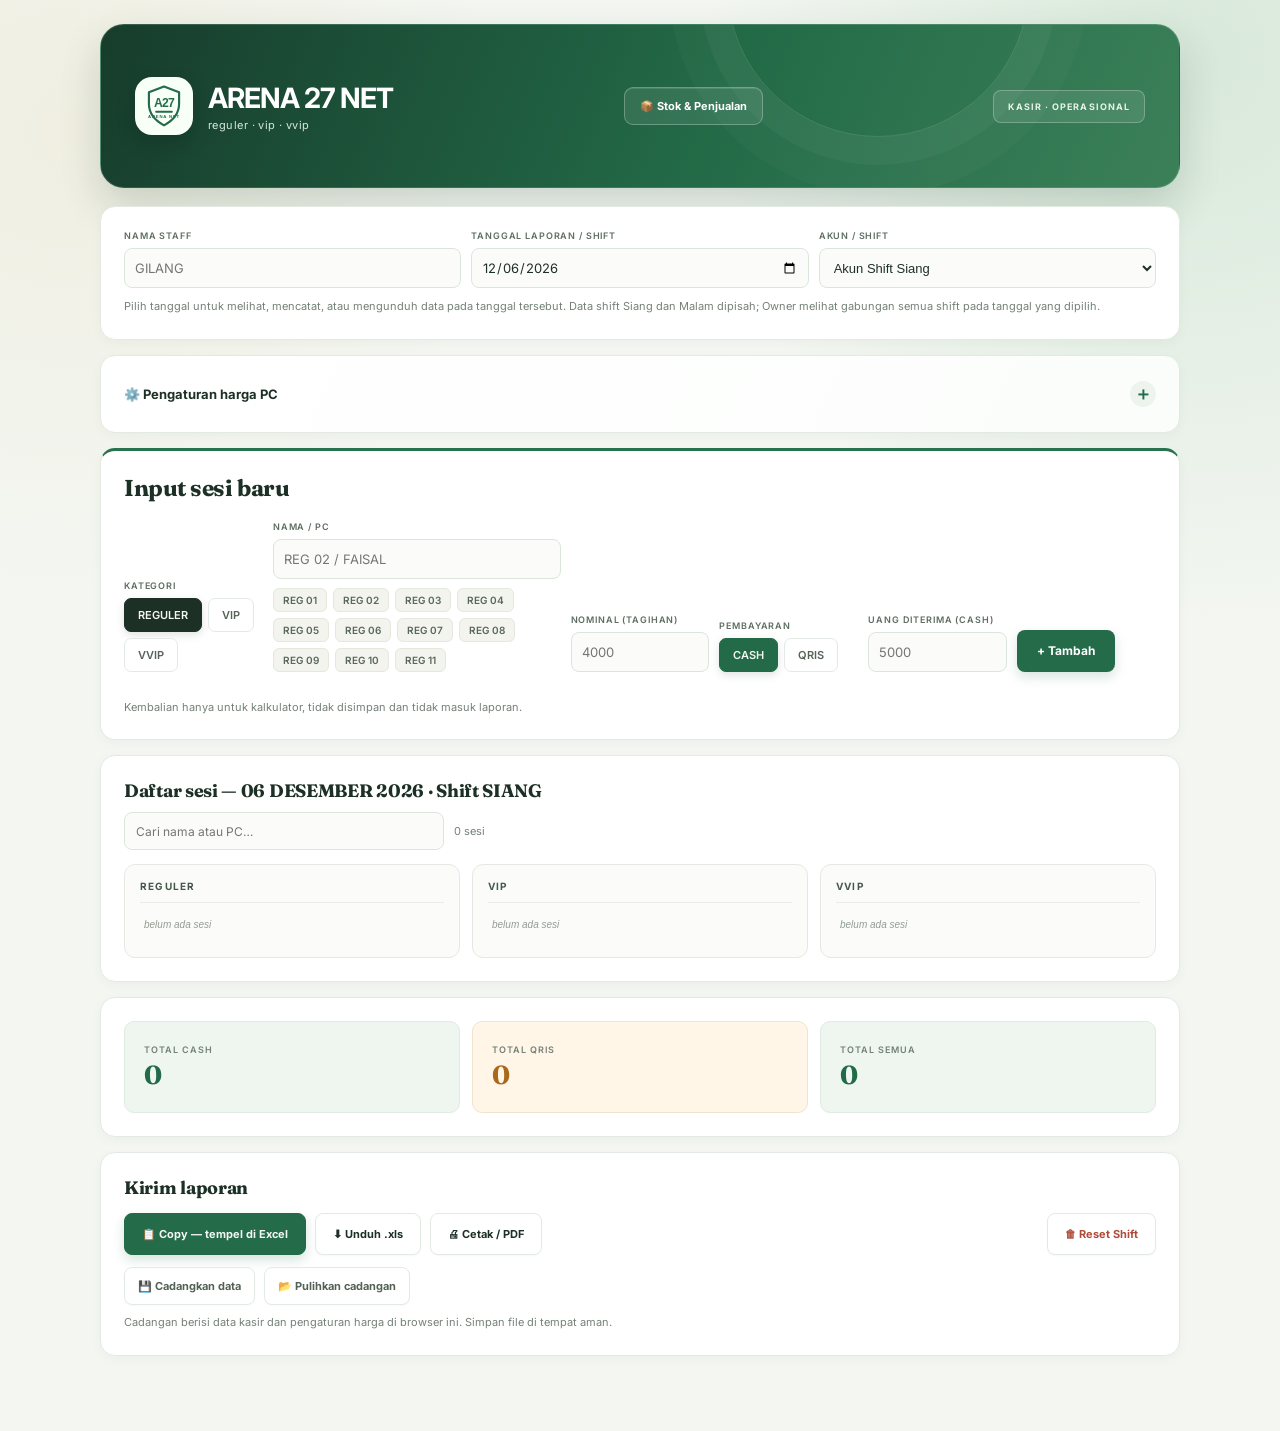
==== commit b11c8d56: "Update index.html" ====
--- a/index.html
+++ b/index.html
@@ -334,6 +334,15 @@
     #printArea .tt{margin-top:12px;font-size:12px;font-weight:bold;}
 
 }
+
+.list-tools{display:flex;gap:10px;align-items:center;margin:-4px 0 14px;}
+.list-tools input{width:100%;max-width:320px;height:38px;padding:0 11px;border:1px solid var(--border);border-radius:9px;font:12px Inter,Arial,sans-serif;color:var(--ink);}
+.list-tools input:focus{outline:0;border-color:var(--moss);box-shadow:0 0 0 3px #26734f18;}
+.list-count{color:var(--muted);font-size:11px;white-space:nowrap;}
+.backup-actions{display:flex;gap:8px;flex-wrap:wrap;margin-top:12px;}
+.backup-actions button{min-height:38px;padding:0 13px;border:1px solid var(--border);border-radius:9px;background:#fff;color:var(--ink);font-size:11px;font-weight:700;}
+.backup-actions button:hover{background:var(--moss-soft);}
+@media(max-width:520px){.list-tools{align-items:stretch;flex-direction:column}.list-count{white-space:normal}}
 
 /* Polesan tampilan */
 body{
@@ -466,6 +475,161 @@
     .tot:last-child{grid-column:1 / -1;}
     .export .danger{margin-left:0;}
 }
+
+/* Finishing touches: clearer hierarchy, calmer surfaces, and consistent controls */
+:root{--border:#dfe8e1;--moss:#246b49;--moss-soft:#eaf4ec;}
+body{background:radial-gradient(ellipse at 88% 3%,rgba(201,227,205,.48),transparent 32%),#f5f7f3;}
+.container{max-width:1080px;}
+.header{min-height:140px;border:1px solid rgba(255,255,255,.14);}
+.header:before{right:110px;top:-160px;}
+.card{border-color:#e5ebe5;box-shadow:0 4px 16px rgba(34,62,43,.045);}
+.card:hover{transform:translateY(-1px);}
+#inputCard{background:linear-gradient(180deg,#fff 0%,#fcfefc 100%);}
+.grp{background:#fafcf9;}
+.grp h3{letter-spacing:.07em;}
+.field input,.settings textarea,#account{background:#fcfdfb!important;}
+.field input:focus,.settings textarea:focus,#account:focus{background:#fff!important;}
+button{font-weight:650;}
+.add-btn,.settings-save,.export .primary{background:linear-gradient(135deg,#2c8057,#216743);}
+.add-btn:hover,.settings-save:hover,.export .primary:hover{background:#1c5c3c;}
+.del{transition:background .16s,border-color .16s,transform .16s;}
+.del:hover{transform:scale(1.06);}
+.tot{border:1px solid rgba(38,115,79,.07);}
+.list-tools input{background:#fcfdfb;}
+.export button,.backup-actions button{box-shadow:0 1px 2px rgba(24,47,31,.035);}
+.stock-link{box-shadow:inset 0 1px rgba(255,255,255,.12);}
+button:focus-visible,a:focus-visible,input:focus-visible,select:focus-visible,summary:focus-visible{outline:3px solid rgba(38,115,79,.28);outline-offset:2px;}
+@media(max-width:600px){
+    .header{min-height:112px;}
+    .card h2{font-size:17px;}
+    .grp{padding:11px;}
+    .tot{min-height:78px;padding:12px;}
+}
+@media(prefers-reduced-motion:reduce){*,*::before,*::after{scroll-behavior:auto!important;transition:none!important;}}
+
+/* A more intentional cashier dashboard */
+:root{
+    --ink:#1d3026;
+    --muted:#748177;
+    --border:#e3eae3;
+    --moss:#236b48;
+    --moss-soft:#edf5ee;
+    --amber:#a9681b;
+    --amber-soft:#fff5e5;
+}
+body{
+    background:
+        radial-gradient(ellipse at 5% 9%,rgba(235,225,198,.35),transparent 25%),
+        radial-gradient(ellipse at 94% 4%,rgba(186,218,193,.48),transparent 29%),
+        #f3f6f1;
+}
+.container{max-width:1120px;padding-top:24px;}
+.header{
+    min-height:164px;
+    padding:30px 34px;
+    margin-bottom:18px;
+    border-radius:24px;
+    background:linear-gradient(112deg,#173c2c 0%,#236b48 58%,#3b8058 100%);
+    box-shadow:0 18px 40px rgba(24,67,43,.19);
+}
+.header:before{width:300px;height:300px;right:150px;top:-190px;}
+.header:after{
+    content:"KASIR  ·  OPERASIONAL";
+    letter-spacing:.12em;
+    font-size:9px;
+    padding:10px 14px;
+    border-radius:8px;
+}
+.logo-icon{border-radius:17px;background:#f7fff7;color:#246b49;}
+.logo-title{font-size:28px;letter-spacing:-1px;}
+.logo-sub{font-size:11px;letter-spacing:.04em;}
+.stock-link{
+    border-radius:9px;
+    padding:11px 15px;
+    background:#ffffff17;
+    border-color:#ffffff44;
+    transition:background .18s,transform .18s;
+}
+.stock-link:hover{transform:translateY(-2px);background:#ffffff2b;}
+.card{
+    position:relative;
+    overflow:hidden;
+    padding:23px;
+    border:1px solid #e3eae3;
+    border-radius:15px;
+    box-shadow:0 3px 12px rgba(31,56,38,.035);
+    transition:box-shadow .2s,border-color .2s,transform .2s;
+}
+.card:hover{border-color:#d1dfd2;box-shadow:0 9px 24px rgba(31,56,38,.065);}
+.container > .card:first-of-type{background:linear-gradient(115deg,#fff 0%,#fbfdfb 100%);}
+.container > .settings{background:#fafbf8;}
+#inputCard{border-top:3px solid #28734e;background:#fff;}
+#inputCard h2{font-size:23px;letter-spacing:-.45px;}
+.card h2{font-size:18px;}
+.field label{margin-bottom:7px;color:#5e6d62;font-size:9px;letter-spacing:.095em;}
+.field input,#account,.list-tools input,.settings textarea{
+    border:1px solid #dce5dc!important;
+    border-radius:8px!important;
+    background:#fbfcfa!important;
+}
+.field input:hover,#account:hover,.list-tools input:hover{border-color:#c7d6c8!important;}
+.field input:focus,#account:focus,.list-tools input:focus,.settings textarea:focus{
+    border-color:#29764f!important;
+    background:#fff!important;
+    box-shadow:0 0 0 3px rgba(35,107,72,.11)!important;
+}
+.seg{gap:6px;}
+.seg button{border-radius:7px;padding:9px 13px;color:#566359;}
+.seg button.active{box-shadow:0 3px 8px rgba(25,55,34,.14);}
+.chips{gap:6px;margin-top:9px;}
+.chips button{border-radius:6px;background:#f2f4ed;color:#5a685b;border-color:#e4e9df;}
+.chips button:hover{background:#e6f1e7;}
+.add-btn,.settings-save,.export .primary{
+    border-radius:8px;
+    background:#246b49;
+    box-shadow:0 5px 12px rgba(35,107,72,.18);
+}
+.add-btn{height:42px;padding:0 20px;}
+.add-btn:hover,.settings-save:hover,.export .primary:hover{background:#194f35;}
+.grp{border:1px solid #e4eae3;border-radius:11px;background:#fbfcfa;padding:15px;}
+.grp h3{padding:0 0 10px;margin-bottom:4px;border-bottom:1px solid #e8ede7;font-size:10px;letter-spacing:.12em;color:#45584a;}
+.entry{padding:10px 7px;border-bottom:1px solid #edf0eb;border-radius:5px;font-size:12px;}
+.entry:hover{background:#f1f6f1;}
+.entry .no{width:22px;color:#9aa49a;}
+.entry .pay{font-size:10px;}
+.del{width:24px;height:24px;border-radius:7px;}
+.none{padding:12px 4px;color:#929c92;}
+.totals{gap:12px;}
+.tot{min-height:92px;border:1px solid #dfebe0;border-radius:10px;background:#eef6ef;padding:17px 19px;}
+.tot.warm{border-color:#f0e4cf;background:#fff6e8;}
+.tot .lbl{font-size:9px;letter-spacing:.11em;}
+.tot .val{font-size:26px;letter-spacing:-.5px;}
+.export{gap:9px;}
+.export button,.backup-actions button{border-radius:8px;}
+.export button{height:42px;font-size:11px;}
+.export .danger{margin-left:auto;}
+.backup-actions{gap:9px;}
+.backup-actions button{color:#536257;}
+.settings summary{font-size:13px;}
+.settings summary:after{width:26px;height:26px;display:grid;place-items:center;border-radius:50%;background:#edf4ed;}
+.toast{box-shadow:0 8px 24px rgba(18,37,25,.2);}
+@media(max-width:700px){
+    .container{padding:16px 13px 40px;}
+    .header{min-height:128px;padding:21px 18px;border-radius:17px;}
+    .header:after{display:none;}
+    .logo-title{font-size:21px;}
+    .card{padding:17px;border-radius:13px;}
+    #inputCard h2{font-size:20px;}
+    .tot{min-height:82px;padding:13px;}
+    .tot .val{font-size:21px;}
+}
+@media(max-width:430px){
+    .stock-link{width:100%;justify-content:center;}
+    .header{gap:14px;}
+    .grid{gap:11px;}
+    .seg button{padding:8px 10px;font-size:10px;}
+}
+
 </style>
 </head>
 
@@ -508,13 +672,13 @@
             </div>
 
             <div class="field">
-                <label>TANGGAL</label>
-                <input id="tanggal" type="date" onchange="saveIdent()">
+                <label>TANGGAL LAPORAN / SHIFT</label>
+                <input id="tanggal" type="date" onchange="saveIdent();render()">
             </div>
 
             <div class="field">
                 <label>AKUN / SHIFT</label>
-                <select id="account" onchange="setAccount(this.value)" style="width:100%;height:40px;border:1px solid var(--border);border-radius:9px;padding:0 10px;font-size:13px;background:#fff;color:var(--ink);">
+                <select id="account" onchange="requestAccount(this.value)" style="width:100%;height:40px;border:1px solid var(--border);border-radius:9px;padding:0 10px;font-size:13px;background:#fff;color:var(--ink);">
                     <option value="SIANG">Akun Shift Siang</option>
                     <option value="MALAM">Akun Shift Malam</option>
                     <option value="OWNER">Akun Owner — lihat semua</option>
@@ -522,7 +686,7 @@
             </div>
 
         </div>
-        <p class="settings-note" style="margin:10px 0 0;">Data shift Siang dan Malam dipisah. Akun Owner melihat gabungan keduanya.</p>
+        <p class="settings-note" style="margin:10px 0 0;">Pilih tanggal untuk melihat, mencatat, atau mengunduh data pada tanggal tersebut. Data shift Siang dan Malam dipisah; Owner melihat gabungan semua shift pada tanggal yang dipilih.</p>
 
     </div>
 
@@ -603,6 +767,10 @@
     <div class="card">
 
         <h2 class="serif" id="listTitle">Daftar sesi hari ini</h2>
+        <div class="list-tools">
+            <input id="entrySearch" type="search" placeholder="Cari nama atau PC…" oninput="render()" aria-label="Cari sesi">
+            <span class="list-count" id="entryCount">0 sesi</span>
+        </div>
 
         <div class="cols">
 
@@ -669,6 +837,12 @@
             <button class="danger" id="resetButton" onclick="resetHarian()">🗑 Reset Shift</button>
 
         </div>
+        <div class="backup-actions">
+            <button type="button" onclick="downloadBackup()">💾 Cadangkan data</button>
+            <button type="button" onclick="document.getElementById('backupFile').click()">📂 Pulihkan cadangan</button>
+            <input id="backupFile" type="file" accept="application/json,.json" hidden onchange="restoreBackup(event)">
+        </div>
+        <p class="settings-note" style="margin:9px 0 0">Cadangan berisi data kasir dan pengaturan harga di browser ini. Simpan file di tempat aman.</p>
 
     </div>
 
@@ -681,7 +855,6 @@
 
 
 <div class="toast" id="toast"></div>
-
 
 <script>
 
@@ -692,16 +865,38 @@
 let bayar= "CASH";
 let activeShift = localStorage.getItem("billing_account") || "SIANG";
 if(!["SIANG","MALAM","OWNER"].includes(activeShift)) activeShift = "SIANG";
+const AUTH_KEY = "arena27_local_auth";
+let authData = null;
+let isAuthenticated = false;
+let pendingAccount = "SIANG";
+
+function todayKey(){
+    const now = new Date();
+    return `${now.getFullYear()}-${String(now.getMonth()+1).padStart(2,"0")}-${String(now.getDate()).padStart(2,"0")}`;
+}
 
 try{
     entries = JSON.parse(localStorage.getItem("billing_entries")) || [];
-    entries.forEach(e => { if(!e.shift) e.shift = "SIANG"; });
+    const legacyDate = localStorage.getItem("billing_tgl");
+    let migrated = false;
+    entries.forEach(e => {
+        if(!e.shift) e.shift = "SIANG";
+        if(!e.date){
+            e.date = legacyDate || todayKey();
+            migrated = true;
+        }
+    });
+    if(migrated){
+        try{ localStorage.setItem("billing_entries", JSON.stringify(entries)); }catch(e){}
+    }
 }catch(e){ entries = []; }
 
 function scopedEntries(){
-    return activeShift === "OWNER"
-        ? entries
-        : entries.filter(e => (e.shift || "SIANG") === activeShift);
+    const selectedDate = document.getElementById("tanggal").value;
+    return entries.filter(e =>
+        e.date === selectedDate &&
+        (activeShift === "OWNER" || (e.shift || "SIANG") === activeShift)
+    );
 }
 
 function setAccount(account){
@@ -716,17 +911,207 @@
     document.getElementById("account").value = activeShift;
     document.getElementById("inputCard").style.display = activeShift === "OWNER" ? "none" : "";
     document.getElementById("resetButton").style.display = activeShift === "OWNER" ? "none" : "";
-    document.getElementById("listTitle").textContent = activeShift === "OWNER"
-        ? "Ringkasan semua shift"
-        : "Daftar sesi hari ini — Shift " + activeShift;
     render();
+}
+
+function requestAccount(account){
+    if(!["SIANG","MALAM","OWNER"].includes(account)) return;
+    if(account === activeShift) return;
+    setAccount(account);
+}
+
+function bytesToHex(bytes){
+    return Array.from(new Uint8Array(bytes), byte => byte.toString(16).padStart(2,"0")).join("");
+}
+
+async function credentialHash(password, salt){
+    if(!window.crypto?.subtle) throw new Error("Fitur keamanan browser tidak tersedia.");
+    const key = await crypto.subtle.importKey("raw", new TextEncoder().encode(password), "PBKDF2", false, ["deriveBits"]);
+    const bits = await crypto.subtle.deriveBits({name:"PBKDF2",salt:new Uint8Array(salt.match(/../g).map(v=>parseInt(v,16))),iterations:150000,hash:"SHA-256"},key,256);
+    return bytesToHex(bits);
+}
+
+async function makeCredential(value){
+    const salt = bytesToHex(crypto.getRandomValues(new Uint8Array(16)));
+    return {salt, hash:await credentialHash(value,salt)};
+}
+
+function showSetup(account){
+    const isOwner = account === "OWNER";
+    const shiftName = account === "SIANG" ? "Siang" : "Malam";
+    const panel = document.getElementById("authPanel");
+    panel.innerHTML = `<h2 id="authTitle">${isOwner ? "Buat PIN Owner" : "Buat akun Shift " + shiftName}</h2>
+        <p class="auth-copy">${isOwner ? "Buat PIN Owner 4–8 angka sekarang. PIN ini akan diminta setiap kali Anda memilih akun Owner." : "Buat username dan password untuk akun Shift " + shiftName + ". Kredensial Shift lain dan PIN Owner diatur saat akun tersebut pertama kali dipilih."}</p>
+        <form id="setupAuthForm">
+            ${isOwner ? '<div class="field"><label for="setupSecret">PIN OWNER (4–8 ANGKA)</label><input id="setupSecret" type="password" inputmode="numeric" pattern="[0-9]{4,8}" minlength="4" maxlength="8" autocomplete="new-password" required></div>' : '<div class="field"><label for="setupUser">USERNAME SHIFT ' + shiftName.toUpperCase() + '</label><input id="setupUser" maxlength="40" autocomplete="username" required></div><div class="field"><label for="setupSecret">PASSWORD SHIFT ' + shiftName.toUpperCase() + ' (MINIMAL 6 KARAKTER)</label><input id="setupSecret" type="password" minlength="6" autocomplete="new-password" required></div>'}
+            <button class="settings-save auth-submit" type="submit">Simpan dan masuk</button>
+            <div class="auth-error" id="authError" role="alert"></div>
+        </form>
+        <p class="auth-copy" style="margin:12px 0 0">Kredensial disimpan sebagai hash di browser ini. Login ini bukan pengamanan server.</p>`;
+    document.getElementById("authOverlay").hidden = false;
+    document.getElementById("setupAuthForm").addEventListener("submit",async event=>{
+        event.preventDefault();
+        const error = document.getElementById("authError");
+        const value = document.getElementById("setupSecret").value;
+        const username = isOwner ? "" : document.getElementById("setupUser").value.trim();
+        if(isOwner && !/^\d{4,8}$/.test(value)){error.textContent="PIN Owner harus terdiri dari 4 sampai 8 angka.";return;}
+        if(!isOwner && username.length < 3){error.textContent="Username harus minimal 3 karakter.";return;}
+        if(!isOwner && ["SIANG","MALAM"].some(shift=>shift!==account&&authData?.[shift]?.username?.toLowerCase()===username.toLowerCase())){error.textContent="Username sudah dipakai shift lainnya.";return;}
+        const submit = event.submitter;
+        submit.disabled = true;
+        error.textContent = "Menyimpan kredensial…";
+        try{
+            const credential = await makeCredential(value);
+            authData = {...(authData || {}),[account]:{username,...credential}};
+            localStorage.setItem(AUTH_KEY,JSON.stringify(authData));
+            setAccount(account);
+            toast(isOwner ? "PIN Owner berhasil dibuat." : "Akun Shift " + shiftName + " berhasil dibuat.");
+        }catch(error){
+            submit.disabled = false;
+            document.getElementById("authError").textContent = error.message || "Gagal menyimpan kredensial di browser.";
+        }
+    });
+}
+
+function showLogin(account){
+    const isOwner = account === "OWNER";
+    const panel = document.getElementById("authPanel");
+    panel.innerHTML = `<h2 id="authTitle">Login ${isOwner ? "Owner" : "Shift " + (account === "SIANG" ? "Siang" : "Malam")}</h2>
+        <p class="auth-copy">${isOwner ? "Masukkan PIN Owner untuk melihat ringkasan semua shift." : "Masukkan username dan password akun shift ini."}</p>
+        <form id="loginForm">
+            ${isOwner ? '<div class="field"><label for="loginSecret">PIN OWNER</label><input id="loginSecret" type="password" inputmode="numeric" maxlength="8" autocomplete="current-password" required></div>' : '<div class="field"><label for="loginUser">USERNAME</label><input id="loginUser" autocomplete="username" required></div><div class="field"><label for="loginSecret">PASSWORD</label><input id="loginSecret" type="password" autocomplete="current-password" required></div>'}
+            <button class="settings-save auth-submit" type="submit">Masuk</button>
+            ${isAuthenticated ? '<button class="auth-cancel" id="cancelLogin" type="button">Batal</button>' : ""}
+            <div class="auth-error" id="authError" role="alert"></div>
+        </form>
+        <p class="auth-copy" style="margin:12px 0 0">Akses ini tersimpan hanya di browser ini dan bukan perlindungan server.</p>`;
+    document.getElementById("authOverlay").hidden = false;
+    const secret = document.getElementById("loginSecret");
+    if(isOwner) secret.focus(); else document.getElementById("loginUser").focus();
+    document.getElementById("loginForm").addEventListener("submit",async event=>{
+        event.preventDefault();
+        const error = document.getElementById("authError");
+        const submit = event.submitter;
+        submit.disabled = true;
+        try{
+            const saved = authData?.[account];
+            const usernameOk = isOwner || document.getElementById("loginUser").value.trim().toLowerCase() === saved?.username?.toLowerCase();
+            const hash = saved ? await credentialHash(secret.value,saved.salt) : "";
+            if(!saved || !usernameOk || hash !== saved.hash){
+                error.textContent = isOwner ? "PIN Owner tidak cocok." : "Username atau password tidak cocok.";
+                submit.disabled = false;
+                secret.value = "";
+                secret.focus();
+                return;
+            }
+            setAccount(account);
+        }catch(error){
+            submit.disabled = false;
+            document.getElementById("authError").textContent = error.message || "Login gagal.";
+        }
+    });
+    document.getElementById("cancelLogin")?.addEventListener("click",()=>{
+        document.getElementById("authOverlay").hidden = true;
+        document.getElementById("account").value = activeShift;
+    });
+}
+
+function showLogin(account){
+    const isOwner = account === "OWNER";
+    const panel = document.getElementById("authPanel");
+    panel.innerHTML = `<h2 id="authTitle">Login ${isOwner ? "Owner" : "Shift " + (account === "SIANG" ? "Siang" : "Malam")}</h2>
+        <p class="auth-copy">${isOwner ? "Masukkan PIN Owner untuk melihat ringkasan semua shift." : "Masukkan username dan password akun shift ini."}</p>
+        <form id="loginForm">
+            ${isOwner ? '<div class="field"><label for="loginSecret">PIN OWNER</label><input id="loginSecret" type="password" inputmode="numeric" maxlength="8" autocomplete="current-password" required></div>' : '<div class="field"><label for="loginUser">USERNAME</label><input id="loginUser" autocomplete="username" required></div><div class="field"><label for="loginSecret">PASSWORD</label><input id="loginSecret" type="password" autocomplete="current-password" required></div>'}
+            <button class="settings-save auth-submit" type="submit">Masuk</button>
+            ${isAuthenticated ? '<button class="auth-cancel" id="cancelLogin" type="button">Batal</button>' : ""}
+            <div class="auth-error" id="authError" role="alert"></div>
+        </form>
+        <p class="auth-copy" style="margin:12px 0 0">Akses ini tersimpan hanya di browser ini dan bukan perlindungan server.</p>`;
+    document.getElementById("authOverlay").hidden = false;
+    const secret = document.getElementById("loginSecret");
+    if(isOwner) secret.focus(); else document.getElementById("loginUser").focus();
+    document.getElementById("loginForm").addEventListener("submit",async event=>{
+        event.preventDefault();
+        const error = document.getElementById("authError");
+        const submit = event.submitter;
+        submit.disabled = true;
+        try{
+            const saved = authData?.[account];
+            const usernameOk = isOwner || document.getElementById("loginUser").value.trim().toLowerCase() === saved?.username?.toLowerCase();
+            const hash = saved ? await credentialHash(secret.value,saved.salt) : "";
+            if(!saved || !usernameOk || hash !== saved.hash){
+                error.textContent = isOwner ? "PIN Owner tidak cocok." : "Username atau password tidak cocok.";
+                submit.disabled = false;
+                secret.value = "";
+                secret.focus();
+                return;
+            }
+            setAccount(account);
+        }catch(error){
+            submit.disabled = false;
+            document.getElementById("authError").textContent = error.message || "Login gagal.";
+        }
+    });
+    document.getElementById("cancelLogin")?.addEventListener("click",()=>{
+        document.getElementById("authOverlay").hidden = true;
+        document.getElementById("account").value = activeShift;
+    });
+}
+
+function showCredentialChange(){
+    const isOwner = activeShift === "OWNER";
+    const panel = document.getElementById("authPanel");
+    panel.innerHTML = `<h2 id="authTitle">Ubah kredensial ${isOwner ? "Owner" : "Shift " + (activeShift === "SIANG" ? "Siang" : "Malam")}</h2>
+        <p class="auth-copy">Perubahan berlaku untuk akun yang sedang login ini saja. Pastikan kredensial baru tersimpan.</p>
+        <form id="changeAuthForm">
+            ${isOwner ? '<div class="field"><label for="newCredential">PIN BARU (4–8 ANGKA)</label><input id="newCredential" type="password" inputmode="numeric" pattern="[0-9]{4,8}" minlength="4" maxlength="8" required></div>' : '<div class="field"><label for="newUsername">USERNAME BARU</label><input id="newUsername" maxlength="40" autocomplete="username" required></div><div class="field"><label for="newCredential">PASSWORD BARU (MINIMAL 6 KARAKTER)</label><input id="newCredential" type="password" minlength="6" autocomplete="new-password" required></div>'}
+            <button class="settings-save auth-submit" type="submit">Simpan perubahan</button>
+            <button class="auth-cancel" id="cancelCredentialChange" type="button">Batal</button>
+            <div class="auth-error" id="authError" role="alert"></div>
+        </form>`;
+    document.getElementById("authOverlay").hidden = false;
+    document.getElementById("changeAuthForm").addEventListener("submit",async event=>{
+        event.preventDefault();
+        const error = document.getElementById("authError");
+        const value = document.getElementById("newCredential").value;
+        const username = isOwner ? "" : document.getElementById("newUsername").value.trim();
+        if(isOwner && !/^\d{4,8}$/.test(value)){error.textContent="PIN harus terdiri dari 4 sampai 8 angka.";return;}
+        if(!isOwner && username.length < 3){error.textContent="Username harus minimal 3 karakter.";return;}
+        if(!isOwner && ["SIANG","MALAM"].some(shift=>shift!==activeShift&&authData[shift]?.username?.toLowerCase()===username.toLowerCase())){error.textContent="Username sudah dipakai shift lainnya.";return;}
+        const submit = event.submitter;
+        submit.disabled = true;
+        try{
+            const next={...authData,[activeShift]:{username,...await makeCredential(value)}};
+            localStorage.setItem(AUTH_KEY,JSON.stringify(next));
+            authData=next;
+            document.getElementById("authOverlay").hidden = true;
+            toast("Kredensial berhasil diperbarui.");
+        }catch(error){
+            submit.disabled = false;
+            document.getElementById("authError").textContent=error.message||"Gagal menyimpan kredensial.";
+        }
+    });
+    document.getElementById("cancelCredentialChange").addEventListener("click",()=>{
+        document.getElementById("authOverlay").hidden = true;
+    });
+}
+
+function startAuthentication(){
+    try{authData=JSON.parse(localStorage.getItem(AUTH_KEY)||"null");}catch(error){authData=null;}
+    if(!authData || typeof authData !== "object") authData={};
+    pendingAccount=activeShift;
+    if(!authData[activeShift]) showSetup(activeShift);
+    else showLogin(activeShift);
 }
 
 function saveAll(){
     try{
         localStorage.setItem("billing_entries", JSON.stringify(entries));
+        return true;
     }catch(e){
-        alert("Gagal menyimpan. Copy laporan dulu sebelum tutup!");
+        alert("Gagal menyimpan. Data belum diperbarui di browser.");
+        return false;
     }
 }
 
@@ -766,6 +1151,10 @@
         const value = document.getElementById("price" + k).value;
         defaults[k] = value === "" ? null : Number(value);
     });
+    if(Object.values(defaults).some(value=>value!==null&&(!Number.isFinite(value)||value<0))){
+        alert("Harga default harus berupa angka nol atau lebih.");
+        return;
+    }
 
     const pc = {};
     const lines = document.getElementById("pcPrices").value.split(/\n/);
@@ -776,14 +1165,21 @@
             alert("Format harga PC belum benar. Gunakan NAMA PC=HARGA, satu PC per baris.");
             return;
         }
-        pc[match[1].trim().toUpperCase()] = Number(match[2]);
+        const price = Number(match[2]);
+        if(!match[1].trim() || !Number.isFinite(price)){
+            alert("Nama PC dan harga harus diisi dengan benar.");
+            return;
+        }
+        pc[match[1].trim().toUpperCase()] = price;
     }
 
+    const previous = priceSettings;
     priceSettings = {defaults, pc};
     try{
         localStorage.setItem("billing_prices", JSON.stringify(priceSettings));
         toast("Pengaturan harga berhasil disimpan.");
     }catch(e){
+        priceSettings = previous;
         alert("Pengaturan gagal disimpan di browser.");
     }
 }
@@ -851,8 +1247,8 @@
     const nominal = Number(document.getElementById("nominal").value);
     
 
-        if(!nama || nominal <= 0){
-        alert("Isi nama/PC dan nominal dulu.");
+        if(!nama || !Number.isFinite(nominal) || nominal <= 0 || !document.getElementById("tanggal").value){
+        alert("Isi tanggal, nama/PC, dan nominal dengan benar.");
         return;
     }
 
@@ -861,13 +1257,16 @@
         id: Date.now() + "" + Math.floor(Math.random()*999),
         kat,
         shift: activeShift,
+        date: document.getElementById("tanggal").value,
         nama,
         nominal,
         bayarM: bayar
     });
 
-    saveAll();
-
+    if(!saveAll()){
+        entries.pop();
+        return;
+    }
 
     document.getElementById("nama").value    = "";
     document.getElementById("nominal").value = "";
@@ -881,13 +1280,12 @@
 
 
 function delEntry(id){
-
+    const entry = entries.find(e => e.id === id);
+    if(!entry || !confirm(`Hapus sesi ${entry.nama} senilai ${fmt(entry.nominal)}?`)) return;
+    const previous = entries;
     entries = entries.filter(e => e.id !== id);
-
-    saveAll();
-
+    if(!saveAll()) entries = previous;
     render();
-
 }
 
 /* ================= KEMBALIAN ================= */
@@ -926,7 +1324,7 @@
 
     const d = new Date(v + "T00:00:00");
 
-    return d.toLocaleDateString("id-ID",{day:"2-digit",month:"long"}).toUpperCase();
+    return d.toLocaleDateString("id-ID",{day:"2-digit",month:"long",year:"numeric"}).toUpperCase();
 
 }
 
@@ -935,11 +1333,22 @@
 function render(){
 
     const shownEntries = scopedEntries();
+    document.getElementById("listTitle").textContent = activeShift === "OWNER"
+        ? "Ringkasan semua shift — " + tanggalLabel()
+        : "Daftar sesi — " + tanggalLabel() + " · Shift " + activeShift;
+
+    const search = document.getElementById("entrySearch").value.trim().toLocaleLowerCase("id-ID");
+    const visibleEntries = search
+        ? shownEntries.filter(e => String(e.nama).toLocaleLowerCase("id-ID").includes(search))
+        : shownEntries;
+    document.getElementById("entryCount").textContent = search
+        ? `${visibleEntries.length} dari ${shownEntries.length} sesi`
+        : `${shownEntries.length} sesi`;
 
     ["REGULER","VIP","VVIP"].forEach(k => {
 
         const box  = document.getElementById("list" + k);
-        const list = shownEntries.filter(e => e.kat === k);
+        const list = visibleEntries.filter(e => e.kat === k);
 
 
         box.innerHTML = list.length === 0
@@ -1234,28 +1643,36 @@
 
     if(activeShift === "OWNER") return;
     const shiftEntries = scopedEntries();
+    const selectedDate = document.getElementById("tanggal").value;
 
     if(shiftEntries.length === 0){
-        alert("Belum ada data.");
+        alert("Belum ada data pada tanggal yang dipilih.");
         return;
     }
 
 
     if(
         confirm(
-            "Reset data shift " + activeShift + " hari ini?\n\n" +
+            "Reset data shift " + activeShift + " tanggal " + tanggalLabel() + "?\n\n" +
+            "Hanya data pada tanggal yang dipilih yang akan dihapus.\n" +
             "PASTIKAN laporan shift sudah di-copy / diunduh dulu.\n" +
             "OK untuk reset, Batal untuk batal."
         )
     ){
 
-        entries = entries.filter(e => (e.shift || "SIANG") !== activeShift);
-
-        saveAll();
+        const previous = entries;
+        entries = entries.filter(e =>
+            (e.shift || "SIANG") !== activeShift || e.date !== selectedDate
+        );
+
+        if(!saveAll()){
+            entries = previous;
+            render();
+            return;
+        }
 
         render();
-
-        toast("Data shift " + activeShift + " dikosongkan.");
+        toast("Data shift " + activeShift + " tanggal " + tanggalLabel() + " dikosongkan.");
 
     }
 
@@ -1279,6 +1696,78 @@
 
 }
 
+
+function downloadBackup(){
+    const backup = {
+        app:"ARENA 27 NET KASIR",
+        version:1,
+        exportedAt:new Date().toISOString(),
+        entries,
+        prices:priceSettings,
+        staff:{
+            SIANG:localStorage.getItem("billing_staff_SIANG") || "",
+            MALAM:localStorage.getItem("billing_staff_MALAM") || ""
+        }
+    };
+    const blob = new Blob([JSON.stringify(backup,null,2)],{type:"application/json"});
+    const link = document.createElement("a");
+    link.href = URL.createObjectURL(blob);
+    link.download = `cadangan-kasir-arena27-${todayKey()}.json`;
+    link.click();
+    setTimeout(()=>URL.revokeObjectURL(link.href),1000);
+    toast("Cadangan kasir berhasil diunduh.");
+}
+
+async function restoreBackup(event){
+    const file = event.target.files?.[0];
+    event.target.value = "";
+    if(!file) return;
+    try{
+        const backup = JSON.parse(await file.text());
+        if(backup.app !== "ARENA 27 NET KASIR" || backup.version !== 1 || !Array.isArray(backup.entries) || !backup.prices || typeof backup.prices !== "object"){
+            throw new Error("File bukan cadangan kasir Arena 27 Net yang valid.");
+        }
+        const validEntries = backup.entries.every(entry => entry &&
+            ["REGULER","VIP","VVIP"].includes(entry.kat) &&
+            ["CASH","QRIS"].includes(entry.bayarM) &&
+            typeof entry.nama === "string" && Number.isFinite(Number(entry.nominal)) && Number(entry.nominal) > 0 &&
+            /^\d{4}-\d{2}-\d{2}$/.test(entry.date) && ["SIANG","MALAM"].includes(entry.shift || "SIANG"));
+        const defaults = backup.prices.defaults && typeof backup.prices.defaults === "object" && !Array.isArray(backup.prices.defaults) ? backup.prices.defaults : {};
+        const pc = backup.prices.pc && typeof backup.prices.pc === "object" && !Array.isArray(backup.prices.pc) ? backup.prices.pc : {};
+        const validPrices = Object.values(defaults).every(value=>value===null||(Number.isFinite(Number(value))&&Number(value)>=0)) &&
+            Object.entries(pc).every(([name,value])=>name.trim()&&Number.isFinite(Number(value))&&Number(value)>=0);
+        if(!validEntries) throw new Error("Ada data sesi yang tidak valid di file cadangan.");
+        if(!validPrices) throw new Error("Pengaturan harga pada file cadangan tidak valid.");
+        if(!confirm(`Pulihkan ${backup.entries.length} sesi dan pengaturan harga dari file ini? Data kasir saat ini akan diganti.`)) return;
+
+        const oldEntries = entries;
+        const oldPrices = priceSettings;
+        const storageKeys = ["billing_entries","billing_prices","billing_staff_SIANG","billing_staff_MALAM"];
+        const oldStorage = Object.fromEntries(storageKeys.map(key=>[key,localStorage.getItem(key)]));
+        entries = backup.entries.map(entry=>({...entry,shift:entry.shift || "SIANG"}));
+        priceSettings = {defaults,pc};
+        try{
+            localStorage.setItem("billing_entries",JSON.stringify(entries));
+            localStorage.setItem("billing_prices",JSON.stringify(priceSettings));
+            ["SIANG","MALAM"].forEach(shift=>localStorage.setItem("billing_staff_"+shift,String(backup.staff?.[shift] || "")));
+        }catch(error){
+            entries = oldEntries;
+            priceSettings = oldPrices;
+            storageKeys.forEach(key=>{
+                try{
+                    if(oldStorage[key]===null) localStorage.removeItem(key);
+                    else localStorage.setItem(key,oldStorage[key]);
+                }catch(rollbackError){}
+            });
+            throw new Error("Gagal menyimpan pemulihan di browser. Data aktif dipertahankan sebisa mungkin.");
+        }
+        initPrices();
+        render();
+        toast("Cadangan berhasil dipulihkan.");
+    }catch(error){
+        alert(error.message || "File cadangan tidak dapat dibaca.");
+    }
+}
 
 /* ================= START ================= */
 
@@ -1288,8 +1777,7 @@
        (activeShift === "SIANG" ? localStorage.getItem("billing_staff") : "") || "");
 
 document.getElementById("tanggal").value =
-    localStorage.getItem("billing_tgl") ||
-    new Date().toISOString().slice(0,10);
+    localStorage.getItem("billing_tgl") || todayKey();
 
 initPrices();
 renderChips();
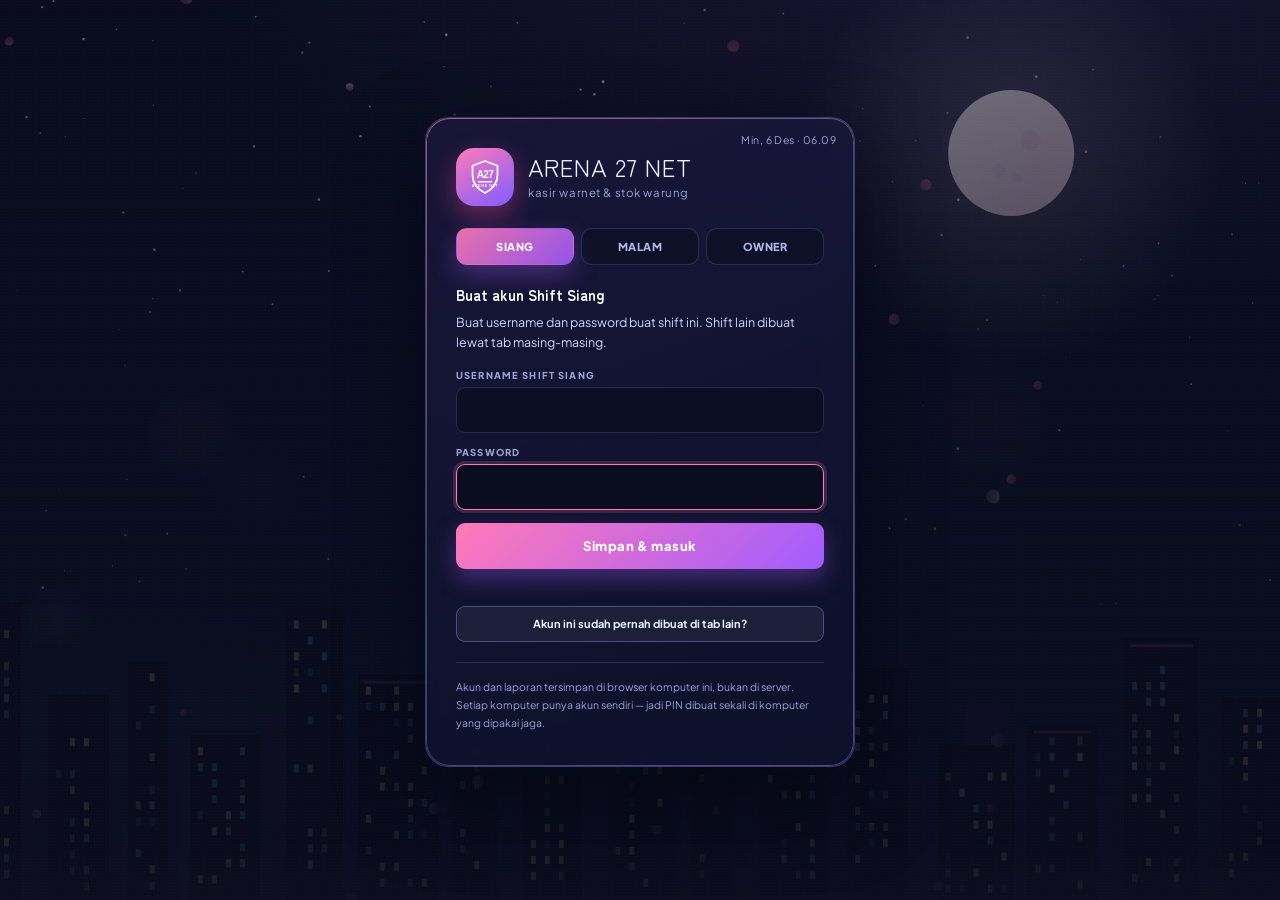
==== commit 6f418b0d: "Add files via upload" ====
--- a/index.html
+++ b/index.html
@@ -5,631 +5,15 @@
 <meta name="viewport" content="width=device-width, initial-scale=1.0">
 <title>ARENA 27 NET</title>
 
+<link rel="stylesheet" href="assets/theme.css">
 <style>
-@import url('https://fonts.googleapis.com/css2?family=Inter:wght@400;500;600;700&family=Fraunces:ital,wght@0,500;0,600;0,700;1,500&display=swap');
-
-*{box-sizing:border-box;margin:0;padding:0;}
-
-:root{
-    --bg:#f4f6f1;
-    --card:#ffffff;
-    --ink:#202d27;
-    --muted:#77837b;
-    --border:#e1e8e1;
-    --moss:#26734f;
-    --moss-soft:#eaf5ed;
-    --amber:#b87926;
-    --amber-soft:#fff4df;
-    --red:#b04a3a;
-    --red-soft:#fbece8;
-}
-
-body{
-    font-family:Inter,Arial,sans-serif;
-    background:linear-gradient(180deg,#eaf3ec 0,#f4f6f1 240px);
-    color:var(--ink);
-    min-height:100vh;
-}
-
-button,input,textarea{font-family:inherit;}
-button{cursor:pointer;transition:background .18s,border-color .18s,transform .18s;}
-button:active{transform:translateY(1px);}
-
-h1,h2,.serif{font-family:Fraunces,Georgia,serif;}
-
-.container{max-width:1080px;margin:auto;padding:30px 20px 60px;}
-
-.header{
-    display:flex;
-    justify-content:space-between;
-    align-items:center;
-    gap:12px;
-    flex-wrap:wrap;
-    margin-bottom:22px;
-    padding:8px 2px;
-}
-
-.logo{display:flex;align-items:center;gap:14px;}
-
-.logo-icon{
-    width:46px;height:46px;
-    border-radius:15px 6px 15px 6px;
-    background:var(--moss);
-    color:#fff;
-    display:flex;align-items:center;justify-content:center;
-    font-size:20px;
-    font-family:Fraunces,serif;
-    box-shadow:0 5px 14px #26734f30;
-}
-
-.logo-title{font-size:21px;font-weight:700;letter-spacing:-.5px;}
-.logo-sub{font-size:11px;color:var(--muted);font-style:italic;font-family:Fraunces,serif;margin-top:3px;}
-
-.card{
-    background:var(--card);
-    border:1px solid var(--border);
-    border-radius:18px;
-    padding:19px;
-    margin-bottom:15px;
-    box-shadow:0 5px 18px rgba(37,64,44,.045);
-}
-
-.card h2{font-size:16px;margin-bottom:14px;}
-
-@media(max-width:600px){
-    .container{padding:18px 12px 42px;}
-    .card{padding:15px;border-radius:15px;}
-    .logo-title{font-size:18px;}
-}
-
-.settings summary{list-style:none;display:flex;align-items:center;justify-content:space-between;gap:12px;cursor:pointer;font-weight:700;font-size:14px;}
-.settings summary::-webkit-details-marker{display:none;}
-.settings summary:after{content:"＋";color:var(--moss);font-size:18px;}
-.settings[open] summary:after{content:"−";}
-.settings-body{border-top:1px solid var(--border);margin-top:14px;padding-top:15px;}
-.settings-intro,.settings-note{font-size:11px;color:var(--muted);line-height:1.6;margin-bottom:12px;}
-.price-grid{display:grid;grid-template-columns:repeat(3,minmax(0,1fr));gap:10px;margin-bottom:14px;}
-.settings textarea{width:100%;min-height:92px;resize:vertical;border:1px solid var(--border);border-radius:9px;padding:10px;font:12px/1.6 Inter,Arial,sans-serif;color:var(--ink);background:#fff;}
-.settings textarea:focus{outline:2px solid #26734f22;border-color:var(--moss);}
-.settings .field input{height:38px;}
-.settings-save{border:0;border-radius:9px;background:var(--moss);color:#fff;padding:10px 14px;font-weight:700;font-size:11px;}
-@media(max-width:600px){.price-grid{grid-template-columns:1fr;}}
-
-.grid{
-    display:grid;
-    grid-template-columns:repeat(auto-fit,minmax(130px,1fr));
-    gap:10px;
-    align-items:end;
-}
-
-.field label{
-    display:block;
-    font-size:10px;
-    font-weight:600;
-    margin-bottom:5px;
-}
-
-.field input{
-    width:100%;
-    height:40px;
-    border:1px solid var(--border);
-    border-radius:9px;
-    padding:0 10px;
-    font-size:13px;
-    background:#fff;
-    color:var(--ink);
-    outline:none;
-}
-
-    .field input:focus{border-color:var(--moss);box-shadow:0 0 0 3px #26734f18;}
-.field label{letter-spacing:.045em;color:#59665e;}
-.add-btn{box-shadow:0 4px 10px #26734f24;}
-.entry{padding:9px 2px;}
-.tot{border:1px solid #dcebdd;}
-.export{align-items:center;}
-.export button{transition:all .18s;}
-.export button:hover{transform:translateY(-1px);box-shadow:0 4px 10px #26362b12;}
-@media(max-width:520px){
-    .grid{grid-template-columns:1fr 1fr;}
-    .grid .field[style*="span 2"]{grid-column:1 / -1!important;}
-    .seg button{padding:8px 10px;}
-    .export button{flex:1 1 100%;}
-}
-
-/* segmen kategori & metode */
-
-.seg{display:flex;gap:5px;flex-wrap:wrap;}
-
-.seg button{
-    padding:8px 12px;
-    border:1px solid var(--border);
-    border-radius:18px;
-    background:#fff;
-    color:#6f6858;
-    font-size:11px;
-    font-weight:600;
-}
-
-.seg button.active{background:var(--ink);color:var(--bg);border-color:var(--ink);}
-
-.seg button.cash.active{background:var(--moss);border-color:var(--moss);}
-.seg button.qris.active{background:var(--amber);border-color:var(--amber);}
-
-.chips{display:flex;gap:5px;flex-wrap:wrap;margin-top:7px;}
-
-.chips button{
-    padding:4px 8px;
-    border:1px solid var(--border);
-    border-radius:12px 4px 12px 4px;
-    background:#f5f1e6;
-    color:#6f6858;
-    font-size:9px;
-    font-weight:600;
-}
-
-.chips button:hover{background:var(--moss-soft);color:var(--moss);}
-
-.add-btn{
-    height:40px;
-    padding:0 18px;
-    border:0;
-    border-radius:9px;
-    background:var(--moss);
-    color:#fff;
-    font-size:12px;
-    font-weight:700;
-}
-
-.add-btn:hover{background:#3b5a36;}
-
-.hint{
-    font-size:10px;
-    color:var(--amber);
-    font-weight:600;
-    margin-top:8px;
-    min-height:13px;
-}
-
-/* tabel entri */
-
-.cols{
-    display:grid;
-    grid-template-columns:repeat(3,1fr);
-    gap:12px;
-}
-
-@media(max-width:800px){.cols{grid-template-columns:1fr;}}
-
-.grp h3{
-    font-size:12px;
-    margin-bottom:8px;
-    padding-bottom:6px;
-    border-bottom:1px dashed var(--border);
-}
-
-.entry{
-    display:flex;
-    justify-content:space-between;
-    align-items:center;
-    padding:7px 0;
-    border-bottom:1px dashed #efe9db;
-    font-size:11px;
-    gap:8px;
-}
-
-.entry:last-child{border-bottom:0;}
-
-.entry .no{
-    color:var(--muted);
-    width:18px;
-    flex:none;
-    font-size:10px;
-}
-
-.entry .nm{font-weight:600;flex:1;}
-.entry .pay{color:var(--muted);font-size:10px;white-space:nowrap;}
-.entry .pay b{color:var(--ink);}
-
-.kembali{color:var(--amber);font-size:9px;}
-
-.del{
-    width:20px;height:20px;
-    border:1px solid var(--border);
-    border-radius:6px;
-    background:#fff;
-    color:var(--red);
-    font-size:11px;
-    line-height:1;
-    flex:none;
-}
-
-.none{font-size:10px;color:var(--muted);font-style:italic;padding:6px 0;}
-
-/* totals */
-
-.totals{
-    display:grid;
-    grid-template-columns:repeat(4,1fr);
-    gap:10px;
-}
-
-@media(max-width:700px){.totals{grid-template-columns:1fr 1fr;}}
-
-.tot{
-    background:var(--moss-soft);
-    border-radius:12px 5px 12px 5px;
-    padding:12px;
-}
-
-.tot.warm{background:var(--amber-soft);}
-.tot.hot{background:var(--red-soft);}
-
-.tot .lbl{font-size:10px;color:var(--muted);font-weight:600;}
-.tot .val{
-    font-family:Fraunces,serif;
-    font-size:19px;
-    font-weight:700;
-    margin-top:4px;
-    color:var(--moss);
-}
-
-.tot.warm .val{color:var(--amber);}
-.tot.hot .val{color:var(--red);}
-
-/* export bar */
-
-.export{
-    display:flex;
-    gap:8px;
-    flex-wrap:wrap;
-}
-
-.export button{
-    height:40px;
-    padding:0 14px;
-    border:1px solid var(--border);
-    border-radius:9px;
-    background:#fff;
-    font-size:11px;
-    font-weight:700;
-    color:var(--ink);
-}
-
-.export button:hover{background:#f2eee2;}
-
-.export .primary{background:var(--ink);color:var(--bg);border-color:var(--ink);}
-.export .danger{color:var(--red);}
-
-.toast{
-    position:fixed;
-    bottom:18px;left:50%;
-    transform:translateX(-50%);
-    background:var(--ink);
-    color:var(--bg);
-    padding:10px 18px;
-    border-radius:20px;
-    font-size:11px;
-    font-weight:600;
-    opacity:0;
-    pointer-events:none;
-    transition:opacity .25s;
-    z-index:200;
-}
-
-.toast.show{opacity:1;}
-
-/* struk cetak */
-
-#printArea{display:none;}
-
-@media print{
-
-    body > .container{display:none;}
-    #printArea{display:block;font-family:Georgia,serif;color:#000;}
-
-    #printArea h1{font-size:18px;}
-    #printArea p{font-size:12px;margin:2px 0;}
-    #printArea table{width:100%;border-collapse:collapse;margin-top:10px;}
-    #printArea th,#printArea td{border:1px solid #000;padding:4px 6px;font-size:11px;text-align:left;}
-    #printArea .tt{margin-top:12px;font-size:12px;font-weight:bold;}
-
-}
-
-.list-tools{display:flex;gap:10px;align-items:center;margin:-4px 0 14px;}
-.list-tools input{width:100%;max-width:320px;height:38px;padding:0 11px;border:1px solid var(--border);border-radius:9px;font:12px Inter,Arial,sans-serif;color:var(--ink);}
-.list-tools input:focus{outline:0;border-color:var(--moss);box-shadow:0 0 0 3px #26734f18;}
-.list-count{color:var(--muted);font-size:11px;white-space:nowrap;}
-.backup-actions{display:flex;gap:8px;flex-wrap:wrap;margin-top:12px;}
-.backup-actions button{min-height:38px;padding:0 13px;border:1px solid var(--border);border-radius:9px;background:#fff;color:var(--ink);font-size:11px;font-weight:700;}
-.backup-actions button:hover{background:var(--moss-soft);}
-@media(max-width:520px){.list-tools{align-items:stretch;flex-direction:column}.list-count{white-space:normal}}
-
-/* Polesan tampilan */
-body{
-    background:
-        radial-gradient(ellipse at 90% 0%, rgba(194,224,200,.55), transparent 34%),
-        linear-gradient(180deg,#edf5ee 0,#f6f8f4 300px);
-}
-
-.container{max-width:1120px;padding-top:34px;}
-.header{margin-bottom:25px;}
-.logo{gap:15px;}
-.logo-icon{
-    width:52px;height:52px;border-radius:17px 7px 17px 7px;
-    background:linear-gradient(145deg,#32855d,#1c6242);
-    box-shadow:0 8px 20px #26734f2b;
-}
-.logo-title{font-size:23px;letter-spacing:-.7px;}
-.logo-sub{font-size:12px;}
-
-.card{
-    border-color:#e4ebe4;
-    border-radius:17px;
-    box-shadow:0 8px 24px rgba(38,71,47,.055);
-    transition:box-shadow .2s,border-color .2s;
-}
-.card:hover{border-color:#d7e5d9;box-shadow:0 10px 28px rgba(38,71,47,.075);}
-.card h2{font-size:18px;letter-spacing:-.3px;}
-
-.field label{font-size:10px;letter-spacing:.06em;color:#526258;}
-.field input,.settings textarea,
-#account{
-    border-color:#dfe7df!important;
-    border-radius:10px!important;
-    transition:border-color .18s,box-shadow .18s;
-}
-.field input:hover,.settings textarea:hover{border-color:#c4d5c6!important;}
-.field input:focus,.settings textarea:focus,#account:focus{
-    border-color:var(--moss)!important;
-    box-shadow:0 0 0 3px rgba(38,115,79,.12)!important;
-    outline:none;
-}
-.seg button{transition:all .18s;}
-.seg button:hover{border-color:#b7cbb9;transform:translateY(-1px);}
-.chips button{font-size:10px;padding:5px 9px;}
-.add-btn,.settings-save{box-shadow:0 5px 13px rgba(38,115,79,.2);}
-.add-btn:hover,.settings-save:hover{background:#1f6545;transform:translateY(-1px);}
-.grp h3{color:#405449;font-size:12px;letter-spacing:.04em;}
-.entry{padding:9px 7px;border-radius:8px;}
-.entry:hover{background:#f6faf6;}
-.del:hover{background:var(--red-soft);border-color:#e7beb6;}
-.tot{padding:14px;border-radius:13px 6px 13px 6px;}
-.tot .lbl{letter-spacing:.04em;}
-.tot .val{font-size:21px;}
-.export button{border-radius:10px;}
-.export .primary:hover{background:#31453a;}
-.export .danger:hover{background:var(--red-soft);border-color:#e7beb6;}
-.settings summary{padding:2px 0;}
-.settings summary:focus-visible,.export button:focus-visible,.add-btn:focus-visible{
-    outline:3px solid rgba(38,115,79,.25);outline-offset:3px;
-}
-
-@media(max-width:600px){
-    .container{padding:18px 12px 42px;}
-    .header{margin-bottom:17px;}
-    .logo-icon{width:44px;height:44px;border-radius:14px 6px 14px 6px;}
-    .logo-title{font-size:19px;}
-    .card{margin-bottom:12px;}
-}
-
-/* Tampilan utama yang lebih tegas */
-.container{max-width:1040px;padding-top:28px;}
-.header{
-    position:relative;overflow:hidden;
-    min-height:150px;padding:28px 30px;margin-bottom:20px;
-    border-radius:22px;
-    color:#fff;
-    background:linear-gradient(118deg,#153e2d 0%,#26734f 62%,#36835a 100%);
-    box-shadow:0 16px 34px rgba(28,79,52,.22);
-}
-.header:before{
-    content:"";position:absolute;width:250px;height:250px;right:70px;top:-150px;
-    border:1px solid rgba(255,255,255,.13);border-radius:50%;
-    box-shadow:0 0 0 28px rgba(255,255,255,.035),0 0 0 58px rgba(255,255,255,.025);
-}
-.header:after{
-    content:"●  ARENA 27 NET";position:relative;z-index:1;
-    padding:9px 13px;border:1px solid rgba(255,255,255,.25);border-radius:30px;
-    background:rgba(255,255,255,.1);color:#e4f4e8;font-size:10px;font-weight:700;letter-spacing:.1em;
-}
-.logo{position:relative;z-index:1;}
-.logo-icon{
-    width:58px;height:58px;border-radius:18px 7px 18px 7px;
-    background:#f4fff6;color:#26734f;font-size:24px;
-    box-shadow:0 8px 20px rgba(0,0,0,.16);
-}
-.logo-icon svg{display:block;width:46px;height:46px;}
-.logo-title{color:#fff;font-size:26px;letter-spacing:-.8px;}
-.logo-sub{color:#d4ead9;font-family:Inter,Arial,sans-serif;font-style:normal;font-size:12px;}
-.card{padding:22px;border-radius:18px;box-shadow:0 8px 26px rgba(28,58,39,.065);}
-#inputCard{border-top:4px solid var(--moss);}
-#inputCard h2{font-size:21px;margin-bottom:19px;}
-.settings summary{font-size:14px;}
-.grp{padding:13px;border:1px solid #e7eee8;border-radius:13px;background:#fbfdfb;}
-.grp h3{border-bottom:0;padding:0 0 9px;margin-bottom:4px;}
-.totals{grid-template-columns:repeat(3,1fr);}
-.tot{min-height:86px;display:flex;flex-direction:column;justify-content:center;padding:16px 18px;}
-.tot .val{font-size:24px;}
-.export button{height:44px;padding:0 17px;}
-.export .primary{background:var(--moss);border-color:var(--moss);}
-.export .danger{margin-left:auto;}
-.stock-link{
-    position:relative;z-index:1;
-    display:inline-flex;align-items:center;gap:7px;
-    padding:10px 14px;border:1px solid rgba(255,255,255,.3);border-radius:10px;
-    color:#fff;background:rgba(255,255,255,.12);text-decoration:none;
-    font-size:11px;font-weight:700;white-space:nowrap;
-}
-.stock-link:hover{background:rgba(255,255,255,.2);}
-@media(max-width:600px){
-    .container{padding-top:15px;}
-    .header{min-height:120px;padding:21px 17px;border-radius:17px;}
-    .header:after{font-size:0;padding:8px;white-space:nowrap;}
-    .header:after{content:"●";}
-    .logo{gap:11px;}
-    .logo-icon{width:44px;height:44px;}
-    .logo-title{font-size:18px;}
-    .logo-sub{font-size:10px;}
-    .card{padding:16px;}
-    .totals{grid-template-columns:1fr 1fr;}
-    .tot:last-child{grid-column:1 / -1;}
-    .export .danger{margin-left:0;}
-}
-
-/* Finishing touches: clearer hierarchy, calmer surfaces, and consistent controls */
-:root{--border:#dfe8e1;--moss:#246b49;--moss-soft:#eaf4ec;}
-body{background:radial-gradient(ellipse at 88% 3%,rgba(201,227,205,.48),transparent 32%),#f5f7f3;}
-.container{max-width:1080px;}
-.header{min-height:140px;border:1px solid rgba(255,255,255,.14);}
-.header:before{right:110px;top:-160px;}
-.card{border-color:#e5ebe5;box-shadow:0 4px 16px rgba(34,62,43,.045);}
-.card:hover{transform:translateY(-1px);}
-#inputCard{background:linear-gradient(180deg,#fff 0%,#fcfefc 100%);}
-.grp{background:#fafcf9;}
-.grp h3{letter-spacing:.07em;}
-.field input,.settings textarea,#account{background:#fcfdfb!important;}
-.field input:focus,.settings textarea:focus,#account:focus{background:#fff!important;}
-button{font-weight:650;}
-.add-btn,.settings-save,.export .primary{background:linear-gradient(135deg,#2c8057,#216743);}
-.add-btn:hover,.settings-save:hover,.export .primary:hover{background:#1c5c3c;}
-.del{transition:background .16s,border-color .16s,transform .16s;}
-.del:hover{transform:scale(1.06);}
-.tot{border:1px solid rgba(38,115,79,.07);}
-.list-tools input{background:#fcfdfb;}
-.export button,.backup-actions button{box-shadow:0 1px 2px rgba(24,47,31,.035);}
-.stock-link{box-shadow:inset 0 1px rgba(255,255,255,.12);}
-button:focus-visible,a:focus-visible,input:focus-visible,select:focus-visible,summary:focus-visible{outline:3px solid rgba(38,115,79,.28);outline-offset:2px;}
-@media(max-width:600px){
-    .header{min-height:112px;}
-    .card h2{font-size:17px;}
-    .grp{padding:11px;}
-    .tot{min-height:78px;padding:12px;}
-}
-@media(prefers-reduced-motion:reduce){*,*::before,*::after{scroll-behavior:auto!important;transition:none!important;}}
-
-/* A more intentional cashier dashboard */
-:root{
-    --ink:#1d3026;
-    --muted:#748177;
-    --border:#e3eae3;
-    --moss:#236b48;
-    --moss-soft:#edf5ee;
-    --amber:#a9681b;
-    --amber-soft:#fff5e5;
-}
-body{
-    background:
-        radial-gradient(ellipse at 5% 9%,rgba(235,225,198,.35),transparent 25%),
-        radial-gradient(ellipse at 94% 4%,rgba(186,218,193,.48),transparent 29%),
-        #f3f6f1;
-}
-.container{max-width:1120px;padding-top:24px;}
-.header{
-    min-height:164px;
-    padding:30px 34px;
-    margin-bottom:18px;
-    border-radius:24px;
-    background:linear-gradient(112deg,#173c2c 0%,#236b48 58%,#3b8058 100%);
-    box-shadow:0 18px 40px rgba(24,67,43,.19);
-}
-.header:before{width:300px;height:300px;right:150px;top:-190px;}
-.header:after{
-    content:"KASIR  ·  OPERASIONAL";
-    letter-spacing:.12em;
-    font-size:9px;
-    padding:10px 14px;
-    border-radius:8px;
-}
-.logo-icon{border-radius:17px;background:#f7fff7;color:#246b49;}
-.logo-title{font-size:28px;letter-spacing:-1px;}
-.logo-sub{font-size:11px;letter-spacing:.04em;}
-.stock-link{
-    border-radius:9px;
-    padding:11px 15px;
-    background:#ffffff17;
-    border-color:#ffffff44;
-    transition:background .18s,transform .18s;
-}
-.stock-link:hover{transform:translateY(-2px);background:#ffffff2b;}
-.card{
-    position:relative;
-    overflow:hidden;
-    padding:23px;
-    border:1px solid #e3eae3;
-    border-radius:15px;
-    box-shadow:0 3px 12px rgba(31,56,38,.035);
-    transition:box-shadow .2s,border-color .2s,transform .2s;
-}
-.card:hover{border-color:#d1dfd2;box-shadow:0 9px 24px rgba(31,56,38,.065);}
-.container > .card:first-of-type{background:linear-gradient(115deg,#fff 0%,#fbfdfb 100%);}
-.container > .settings{background:#fafbf8;}
-#inputCard{border-top:3px solid #28734e;background:#fff;}
-#inputCard h2{font-size:23px;letter-spacing:-.45px;}
-.card h2{font-size:18px;}
-.field label{margin-bottom:7px;color:#5e6d62;font-size:9px;letter-spacing:.095em;}
-.field input,#account,.list-tools input,.settings textarea{
-    border:1px solid #dce5dc!important;
-    border-radius:8px!important;
-    background:#fbfcfa!important;
-}
-.field input:hover,#account:hover,.list-tools input:hover{border-color:#c7d6c8!important;}
-.field input:focus,#account:focus,.list-tools input:focus,.settings textarea:focus{
-    border-color:#29764f!important;
-    background:#fff!important;
-    box-shadow:0 0 0 3px rgba(35,107,72,.11)!important;
-}
-.seg{gap:6px;}
-.seg button{border-radius:7px;padding:9px 13px;color:#566359;}
-.seg button.active{box-shadow:0 3px 8px rgba(25,55,34,.14);}
-.chips{gap:6px;margin-top:9px;}
-.chips button{border-radius:6px;background:#f2f4ed;color:#5a685b;border-color:#e4e9df;}
-.chips button:hover{background:#e6f1e7;}
-.add-btn,.settings-save,.export .primary{
-    border-radius:8px;
-    background:#246b49;
-    box-shadow:0 5px 12px rgba(35,107,72,.18);
-}
-.add-btn{height:42px;padding:0 20px;}
-.add-btn:hover,.settings-save:hover,.export .primary:hover{background:#194f35;}
-.grp{border:1px solid #e4eae3;border-radius:11px;background:#fbfcfa;padding:15px;}
-.grp h3{padding:0 0 10px;margin-bottom:4px;border-bottom:1px solid #e8ede7;font-size:10px;letter-spacing:.12em;color:#45584a;}
-.entry{padding:10px 7px;border-bottom:1px solid #edf0eb;border-radius:5px;font-size:12px;}
-.entry:hover{background:#f1f6f1;}
-.entry .no{width:22px;color:#9aa49a;}
-.entry .pay{font-size:10px;}
-.del{width:24px;height:24px;border-radius:7px;}
-.none{padding:12px 4px;color:#929c92;}
-.totals{gap:12px;}
-.tot{min-height:92px;border:1px solid #dfebe0;border-radius:10px;background:#eef6ef;padding:17px 19px;}
-.tot.warm{border-color:#f0e4cf;background:#fff6e8;}
-.tot .lbl{font-size:9px;letter-spacing:.11em;}
-.tot .val{font-size:26px;letter-spacing:-.5px;}
-.export{gap:9px;}
-.export button,.backup-actions button{border-radius:8px;}
-.export button{height:42px;font-size:11px;}
-.export .danger{margin-left:auto;}
-.backup-actions{gap:9px;}
-.backup-actions button{color:#536257;}
-.settings summary{font-size:13px;}
-.settings summary:after{width:26px;height:26px;display:grid;place-items:center;border-radius:50%;background:#edf4ed;}
-.toast{box-shadow:0 8px 24px rgba(18,37,25,.2);}
-@media(max-width:700px){
-    .container{padding:16px 13px 40px;}
-    .header{min-height:128px;padding:21px 18px;border-radius:17px;}
-    .header:after{display:none;}
-    .logo-title{font-size:21px;}
-    .card{padding:17px;border-radius:13px;}
-    #inputCard h2{font-size:20px;}
-    .tot{min-height:82px;padding:13px;}
-    .tot .val{font-size:21px;}
-}
-@media(max-width:430px){
-    .stock-link{width:100%;justify-content:center;}
-    .header{gap:14px;}
-    .grid{gap:11px;}
-    .seg button{padding:8px 10px;font-size:10px;}
-}
-
+.head-tools{display:flex;align-items:center;gap:9px;flex-wrap:wrap;justify-content:flex-end}
+#shiftSwitch{display:flex;gap:6px}
+#shiftSwitch button{min-height:34px;padding:0 11px}
+#shiftSwitch button[disabled]{opacity:.45;pointer-events:none}
+.card h2{font-size:19px}
+#inputCard{border-top:1px solid rgba(255,122,184,.5)}
+@media(max-width:700px){.head-tools{width:100%;justify-content:space-between}#shiftSwitch{flex:1}}
 </style>
 </head>
 
@@ -655,7 +39,16 @@
 
         </div>
 
-        <a class="stock-link" href="stock.html">📦 Stok &amp; Penjualan</a>
+        <div class="head-tools">
+            <div class="who"><span class="dot"></span><span>Jaga sebagai</span><b id="whoName">Shift Siang</b></div>
+            <div id="shiftSwitch">
+                <button class="btn-ghost" type="button" data-shift="SIANG" onclick="switchShift('SIANG')">Siang</button>
+                <button class="btn-ghost" type="button" data-shift="MALAM" onclick="switchShift('MALAM')">Malam</button>
+                <button class="btn-ghost" type="button" data-shift="OWNER" onclick="switchShift('OWNER')">Owner</button>
+            </div>
+            <button class="btn-ghost" type="button" onclick="leaveSession()">Keluar</button>
+            <a class="stock-link" href="stock.html">Stok &amp; rokok</a>
+        </div>
 
     </div>
 
@@ -667,33 +60,26 @@
         <div class="grid">
 
             <div class="field">
-                <label>NAMA STAFF</label>
+                <label>PETUGAS JAGA</label>
                 <input id="staff" placeholder="GILANG" oninput="saveIdent()">
             </div>
 
             <div class="field">
-                <label>TANGGAL LAPORAN / SHIFT</label>
+                <label>TANGGAL LAPORAN</label>
                 <input id="tanggal" type="date" onchange="saveIdent();render()">
             </div>
 
-            <div class="field">
-                <label>AKUN / SHIFT</label>
-                <select id="account" onchange="requestAccount(this.value)" style="width:100%;height:40px;border:1px solid var(--border);border-radius:9px;padding:0 10px;font-size:13px;background:#fff;color:var(--ink);">
-                    <option value="SIANG">Akun Shift Siang</option>
-                    <option value="MALAM">Akun Shift Malam</option>
-                    <option value="OWNER">Akun Owner — lihat semua</option>
-                </select>
-            </div>
+            
 
         </div>
-        <p class="settings-note" style="margin:10px 0 0;">Pilih tanggal untuk melihat, mencatat, atau mengunduh data pada tanggal tersebut. Data shift Siang dan Malam dipisah; Owner melihat gabungan semua shift pada tanggal yang dipilih.</p>
+        <p class="settings-note" style="margin:10px 0 0;">Pilih tanggal buat melihat, mencatat, atau mengunduh laporan hari itu. Data Siang dan Malam dipisah, Owner lihat gabungan keduanya.</p>
 
     </div>
 
     <details class="card settings">
-        <summary>⚙️ Pengaturan harga PC</summary>
+        <summary>Harga PC</summary>
         <div class="settings-body">
-            <p class="settings-intro">Atur harga default tiap kategori. Kalau ada PC dengan tarif berbeda, isi harga khususnya di bawah. Pilih chip PC untuk mengisi nama dan nominal otomatis.</p>
+            <p class="settings-intro">Isi harga standar tiap klas PC. PC yang tarifnya beda ditulis harga khususnya di kolom bawah. Klik tombol PC buat mengisi nama dan nominal sekaligus.</p>
             <div class="price-grid">
                 <div class="field"><label>DEFAULT REGULER</label><input id="priceREGULER" type="number" min="0" placeholder="Belum diatur"></div>
                 <div class="field"><label>DEFAULT VIP</label><input id="priceVIP" type="number" min="0" placeholder="Belum diatur"></div>
@@ -702,7 +88,7 @@
             <div class="field">
                 <label>HARGA KHUSUS PER PC</label>
                 <textarea id="pcPrices" placeholder="Contoh:&#10;REG 01=4000&#10;VIP 03=6000&#10;VVIP 01=8000"></textarea>
-                <p class="settings-note">Satu PC per baris, format NAMA PC=HARGA. Harga khusus akan mengalahkan harga default kategori.</p>
+                <p class="settings-note">Satu PC satu baris, formatnya NAMA PC=HARGA. Harga khusus menang atas harga standar.</p>
             </div>
             <button class="settings-save" onclick="savePrices()">Simpan pengaturan</button>
         </div>
@@ -712,12 +98,12 @@
 
     <div class="card" id="inputCard">
 
-        <h2 class="serif">Input sesi baru</h2>
+        <h2 class="serif">Sesi baru</h2>
 
         <div class="grid">
 
             <div class="field">
-                <label>KATEGORI</label>
+                <label>KLAS PC</label>
                 <div class="seg" id="segKat">
                     <button class="active" onclick="setKat('REGULER',this)">REGULER</button>
                     <button onclick="setKat('VIP',this)">VIP</button>
@@ -726,13 +112,13 @@
             </div>
 
             <div class="field" style="grid-column:span 2">
-                <label>NAMA / PC</label>
+                <label>NAMA PC / TAMU</label>
                 <input id="nama" placeholder="REG 02 / FAISAL" onchange="isiHargaNama()" onkeydown="if(event.key==='Enter')addEntry()">
                 <div class="chips" id="chips"></div>
             </div>
 
             <div class="field">
-                <label>NOMINAL (TAGIHAN)</label>
+                <label>TAGIHAN</label>
                 <input id="nominal" type="number" placeholder="4000" oninput="hitungKembalian()">
             </div>
 
@@ -745,19 +131,19 @@
             </div>
 
             <div class="field" id="bayarField">
-                <label>UANG DITERIMA (CASH)</label>
+                <label>UANG DITERIMA</label>
                 <input id="bayar" type="number" placeholder="5000" oninput="hitungKembalian()">
             </div>
 
             <div class="field">
                 <label>&nbsp;</label>
-                <button class="add-btn" onclick="addEntry()">+ Tambah</button>
+                <button class="add-btn" onclick="addEntry()">Tambah sesi</button>
             </div>
 
         </div>
 
         <div class="hint" id="kembalianHint"></div>
-        <p class="settings-note" style="margin:6px 0 0;">Kembalian hanya untuk kalkulator, tidak disimpan dan tidak masuk laporan.</p>
+        <p class="settings-note" style="margin:6px 0 0;">Uang kembalian cuma bantu hitung di meja, tidak ikut tersimpan atau masuk laporan.</p>
 
     </div>
 
@@ -766,7 +152,7 @@
 
     <div class="card">
 
-        <h2 class="serif" id="listTitle">Daftar sesi hari ini</h2>
+        <h2 class="serif" id="listTitle">Sesi tercatat</h2>
         <div class="list-tools">
             <input id="entrySearch" type="search" placeholder="Cari nama atau PC…" oninput="render()" aria-label="Cari sesi">
             <span class="list-count" id="entryCount">0 sesi</span>
@@ -828,21 +214,21 @@
 
         <div class="export">
 
-            <button class="primary" onclick="copyTsv()">📋 Copy — tempel di Excel</button>
-
-            <button onclick="downloadXls()">⬇ Unduh .xls</button>
-
-            <button onclick="window.print()">🖨 Cetak / PDF</button>
-
-            <button class="danger" id="resetButton" onclick="resetHarian()">🗑 Reset Shift</button>
+            <button class="primary" onclick="copyTsv()">Copy buat Excel</button>
+
+            <button onclick="downloadXls()">Unduh .xls</button>
+
+            <button onclick="window.print()">Cetak / PDF</button>
+
+            <button class="danger" id="resetButton" onclick="resetHarian()">Kosongkan shift ini</button>
 
         </div>
         <div class="backup-actions">
-            <button type="button" onclick="downloadBackup()">💾 Cadangkan data</button>
-            <button type="button" onclick="document.getElementById('backupFile').click()">📂 Pulihkan cadangan</button>
+            <button type="button" onclick="downloadBackup()">Cadangkan data</button>
+            <button type="button" onclick="document.getElementById('backupFile').click()">Pulihkan cadangan</button>
             <input id="backupFile" type="file" accept="application/json,.json" hidden onchange="restoreBackup(event)">
         </div>
-        <p class="settings-note" style="margin:9px 0 0">Cadangan berisi data kasir dan pengaturan harga di browser ini. Simpan file di tempat aman.</p>
+        <p class="settings-note" style="margin:9px 0 0">File cadangan berisi laporan kasir dan harga PC di komputer ini. Simpan di folder yang aman.</p>
 
     </div>
 
@@ -856,6 +242,8 @@
 
 <div class="toast" id="toast"></div>
 
+<script src="assets/anime-bg.js"></script>
+<script src="assets/auth.js"></script>
 <script>
 
 /* ================= DATA ================= */
@@ -863,12 +251,9 @@
 let entries = [];
 let kat  = "REGULER";
 let bayar= "CASH";
-let activeShift = localStorage.getItem("billing_account") || "SIANG";
-if(!["SIANG","MALAM","OWNER"].includes(activeShift)) activeShift = "SIANG";
-const AUTH_KEY = "arena27_local_auth";
-let authData = null;
-let isAuthenticated = false;
-let pendingAccount = "SIANG";
+const session = ArenaAuth.session();
+if(!session) location.replace("login.html");
+let activeShift = session ? session.account : "SIANG";
 
 function todayKey(){
     const now = new Date();
@@ -899,210 +284,31 @@
     );
 }
 
-function setAccount(account){
-    if(activeShift !== "OWNER") saveIdent();
-    activeShift = account;
-    localStorage.setItem("billing_account", activeShift);
+function applyShift(){
     const staff = document.getElementById("staff");
     staff.value = activeShift === "OWNER"
         ? "OWNER"
-        : (localStorage.getItem("billing_staff_" + activeShift) || "");
+        : (localStorage.getItem("billing_staff_" + activeShift) || (session && session.username) || "");
     staff.readOnly = activeShift === "OWNER";
-    document.getElementById("account").value = activeShift;
     document.getElementById("inputCard").style.display = activeShift === "OWNER" ? "none" : "";
     document.getElementById("resetButton").style.display = activeShift === "OWNER" ? "none" : "";
+    document.getElementById("whoName").textContent = ArenaAuth.LABELS[activeShift];
+    document.querySelectorAll("#shiftSwitch button").forEach(b => {
+        const on = b.dataset.shift === activeShift;
+        b.classList.toggle("on", on);
+        b.disabled = on;
+    });
     render();
 }
 
-function requestAccount(account){
-    if(!["SIANG","MALAM","OWNER"].includes(account)) return;
-    if(account === activeShift) return;
-    setAccount(account);
-}
-
-function bytesToHex(bytes){
-    return Array.from(new Uint8Array(bytes), byte => byte.toString(16).padStart(2,"0")).join("");
-}
-
-async function credentialHash(password, salt){
-    if(!window.crypto?.subtle) throw new Error("Fitur keamanan browser tidak tersedia.");
-    const key = await crypto.subtle.importKey("raw", new TextEncoder().encode(password), "PBKDF2", false, ["deriveBits"]);
-    const bits = await crypto.subtle.deriveBits({name:"PBKDF2",salt:new Uint8Array(salt.match(/../g).map(v=>parseInt(v,16))),iterations:150000,hash:"SHA-256"},key,256);
-    return bytesToHex(bits);
-}
-
-async function makeCredential(value){
-    const salt = bytesToHex(crypto.getRandomValues(new Uint8Array(16)));
-    return {salt, hash:await credentialHash(value,salt)};
-}
-
-function showSetup(account){
-    const isOwner = account === "OWNER";
-    const shiftName = account === "SIANG" ? "Siang" : "Malam";
-    const panel = document.getElementById("authPanel");
-    panel.innerHTML = `<h2 id="authTitle">${isOwner ? "Buat PIN Owner" : "Buat akun Shift " + shiftName}</h2>
-        <p class="auth-copy">${isOwner ? "Buat PIN Owner 4–8 angka sekarang. PIN ini akan diminta setiap kali Anda memilih akun Owner." : "Buat username dan password untuk akun Shift " + shiftName + ". Kredensial Shift lain dan PIN Owner diatur saat akun tersebut pertama kali dipilih."}</p>
-        <form id="setupAuthForm">
-            ${isOwner ? '<div class="field"><label for="setupSecret">PIN OWNER (4–8 ANGKA)</label><input id="setupSecret" type="password" inputmode="numeric" pattern="[0-9]{4,8}" minlength="4" maxlength="8" autocomplete="new-password" required></div>' : '<div class="field"><label for="setupUser">USERNAME SHIFT ' + shiftName.toUpperCase() + '</label><input id="setupUser" maxlength="40" autocomplete="username" required></div><div class="field"><label for="setupSecret">PASSWORD SHIFT ' + shiftName.toUpperCase() + ' (MINIMAL 6 KARAKTER)</label><input id="setupSecret" type="password" minlength="6" autocomplete="new-password" required></div>'}
-            <button class="settings-save auth-submit" type="submit">Simpan dan masuk</button>
-            <div class="auth-error" id="authError" role="alert"></div>
-        </form>
-        <p class="auth-copy" style="margin:12px 0 0">Kredensial disimpan sebagai hash di browser ini. Login ini bukan pengamanan server.</p>`;
-    document.getElementById("authOverlay").hidden = false;
-    document.getElementById("setupAuthForm").addEventListener("submit",async event=>{
-        event.preventDefault();
-        const error = document.getElementById("authError");
-        const value = document.getElementById("setupSecret").value;
-        const username = isOwner ? "" : document.getElementById("setupUser").value.trim();
-        if(isOwner && !/^\d{4,8}$/.test(value)){error.textContent="PIN Owner harus terdiri dari 4 sampai 8 angka.";return;}
-        if(!isOwner && username.length < 3){error.textContent="Username harus minimal 3 karakter.";return;}
-        if(!isOwner && ["SIANG","MALAM"].some(shift=>shift!==account&&authData?.[shift]?.username?.toLowerCase()===username.toLowerCase())){error.textContent="Username sudah dipakai shift lainnya.";return;}
-        const submit = event.submitter;
-        submit.disabled = true;
-        error.textContent = "Menyimpan kredensial…";
-        try{
-            const credential = await makeCredential(value);
-            authData = {...(authData || {}),[account]:{username,...credential}};
-            localStorage.setItem(AUTH_KEY,JSON.stringify(authData));
-            setAccount(account);
-            toast(isOwner ? "PIN Owner berhasil dibuat." : "Akun Shift " + shiftName + " berhasil dibuat.");
-        }catch(error){
-            submit.disabled = false;
-            document.getElementById("authError").textContent = error.message || "Gagal menyimpan kredensial di browser.";
-        }
-    });
-}
-
-function showLogin(account){
-    const isOwner = account === "OWNER";
-    const panel = document.getElementById("authPanel");
-    panel.innerHTML = `<h2 id="authTitle">Login ${isOwner ? "Owner" : "Shift " + (account === "SIANG" ? "Siang" : "Malam")}</h2>
-        <p class="auth-copy">${isOwner ? "Masukkan PIN Owner untuk melihat ringkasan semua shift." : "Masukkan username dan password akun shift ini."}</p>
-        <form id="loginForm">
-            ${isOwner ? '<div class="field"><label for="loginSecret">PIN OWNER</label><input id="loginSecret" type="password" inputmode="numeric" maxlength="8" autocomplete="current-password" required></div>' : '<div class="field"><label for="loginUser">USERNAME</label><input id="loginUser" autocomplete="username" required></div><div class="field"><label for="loginSecret">PASSWORD</label><input id="loginSecret" type="password" autocomplete="current-password" required></div>'}
-            <button class="settings-save auth-submit" type="submit">Masuk</button>
-            ${isAuthenticated ? '<button class="auth-cancel" id="cancelLogin" type="button">Batal</button>' : ""}
-            <div class="auth-error" id="authError" role="alert"></div>
-        </form>
-        <p class="auth-copy" style="margin:12px 0 0">Akses ini tersimpan hanya di browser ini dan bukan perlindungan server.</p>`;
-    document.getElementById("authOverlay").hidden = false;
-    const secret = document.getElementById("loginSecret");
-    if(isOwner) secret.focus(); else document.getElementById("loginUser").focus();
-    document.getElementById("loginForm").addEventListener("submit",async event=>{
-        event.preventDefault();
-        const error = document.getElementById("authError");
-        const submit = event.submitter;
-        submit.disabled = true;
-        try{
-            const saved = authData?.[account];
-            const usernameOk = isOwner || document.getElementById("loginUser").value.trim().toLowerCase() === saved?.username?.toLowerCase();
-            const hash = saved ? await credentialHash(secret.value,saved.salt) : "";
-            if(!saved || !usernameOk || hash !== saved.hash){
-                error.textContent = isOwner ? "PIN Owner tidak cocok." : "Username atau password tidak cocok.";
-                submit.disabled = false;
-                secret.value = "";
-                secret.focus();
-                return;
-            }
-            setAccount(account);
-        }catch(error){
-            submit.disabled = false;
-            document.getElementById("authError").textContent = error.message || "Login gagal.";
-        }
-    });
-    document.getElementById("cancelLogin")?.addEventListener("click",()=>{
-        document.getElementById("authOverlay").hidden = true;
-        document.getElementById("account").value = activeShift;
-    });
-}
-
-function showLogin(account){
-    const isOwner = account === "OWNER";
-    const panel = document.getElementById("authPanel");
-    panel.innerHTML = `<h2 id="authTitle">Login ${isOwner ? "Owner" : "Shift " + (account === "SIANG" ? "Siang" : "Malam")}</h2>
-        <p class="auth-copy">${isOwner ? "Masukkan PIN Owner untuk melihat ringkasan semua shift." : "Masukkan username dan password akun shift ini."}</p>
-        <form id="loginForm">
-            ${isOwner ? '<div class="field"><label for="loginSecret">PIN OWNER</label><input id="loginSecret" type="password" inputmode="numeric" maxlength="8" autocomplete="current-password" required></div>' : '<div class="field"><label for="loginUser">USERNAME</label><input id="loginUser" autocomplete="username" required></div><div class="field"><label for="loginSecret">PASSWORD</label><input id="loginSecret" type="password" autocomplete="current-password" required></div>'}
-            <button class="settings-save auth-submit" type="submit">Masuk</button>
-            ${isAuthenticated ? '<button class="auth-cancel" id="cancelLogin" type="button">Batal</button>' : ""}
-            <div class="auth-error" id="authError" role="alert"></div>
-        </form>
-        <p class="auth-copy" style="margin:12px 0 0">Akses ini tersimpan hanya di browser ini dan bukan perlindungan server.</p>`;
-    document.getElementById("authOverlay").hidden = false;
-    const secret = document.getElementById("loginSecret");
-    if(isOwner) secret.focus(); else document.getElementById("loginUser").focus();
-    document.getElementById("loginForm").addEventListener("submit",async event=>{
-        event.preventDefault();
-        const error = document.getElementById("authError");
-        const submit = event.submitter;
-        submit.disabled = true;
-        try{
-            const saved = authData?.[account];
-            const usernameOk = isOwner || document.getElementById("loginUser").value.trim().toLowerCase() === saved?.username?.toLowerCase();
-            const hash = saved ? await credentialHash(secret.value,saved.salt) : "";
-            if(!saved || !usernameOk || hash !== saved.hash){
-                error.textContent = isOwner ? "PIN Owner tidak cocok." : "Username atau password tidak cocok.";
-                submit.disabled = false;
-                secret.value = "";
-                secret.focus();
-                return;
-            }
-            setAccount(account);
-        }catch(error){
-            submit.disabled = false;
-            document.getElementById("authError").textContent = error.message || "Login gagal.";
-        }
-    });
-    document.getElementById("cancelLogin")?.addEventListener("click",()=>{
-        document.getElementById("authOverlay").hidden = true;
-        document.getElementById("account").value = activeShift;
-    });
-}
-
-function showCredentialChange(){
-    const isOwner = activeShift === "OWNER";
-    const panel = document.getElementById("authPanel");
-    panel.innerHTML = `<h2 id="authTitle">Ubah kredensial ${isOwner ? "Owner" : "Shift " + (activeShift === "SIANG" ? "Siang" : "Malam")}</h2>
-        <p class="auth-copy">Perubahan berlaku untuk akun yang sedang login ini saja. Pastikan kredensial baru tersimpan.</p>
-        <form id="changeAuthForm">
-            ${isOwner ? '<div class="field"><label for="newCredential">PIN BARU (4–8 ANGKA)</label><input id="newCredential" type="password" inputmode="numeric" pattern="[0-9]{4,8}" minlength="4" maxlength="8" required></div>' : '<div class="field"><label for="newUsername">USERNAME BARU</label><input id="newUsername" maxlength="40" autocomplete="username" required></div><div class="field"><label for="newCredential">PASSWORD BARU (MINIMAL 6 KARAKTER)</label><input id="newCredential" type="password" minlength="6" autocomplete="new-password" required></div>'}
-            <button class="settings-save auth-submit" type="submit">Simpan perubahan</button>
-            <button class="auth-cancel" id="cancelCredentialChange" type="button">Batal</button>
-            <div class="auth-error" id="authError" role="alert"></div>
-        </form>`;
-    document.getElementById("authOverlay").hidden = false;
-    document.getElementById("changeAuthForm").addEventListener("submit",async event=>{
-        event.preventDefault();
-        const error = document.getElementById("authError");
-        const value = document.getElementById("newCredential").value;
-        const username = isOwner ? "" : document.getElementById("newUsername").value.trim();
-        if(isOwner && !/^\d{4,8}$/.test(value)){error.textContent="PIN harus terdiri dari 4 sampai 8 angka.";return;}
-        if(!isOwner && username.length < 3){error.textContent="Username harus minimal 3 karakter.";return;}
-        if(!isOwner && ["SIANG","MALAM"].some(shift=>shift!==activeShift&&authData[shift]?.username?.toLowerCase()===username.toLowerCase())){error.textContent="Username sudah dipakai shift lainnya.";return;}
-        const submit = event.submitter;
-        submit.disabled = true;
-        try{
-            const next={...authData,[activeShift]:{username,...await makeCredential(value)}};
-            localStorage.setItem(AUTH_KEY,JSON.stringify(next));
-            authData=next;
-            document.getElementById("authOverlay").hidden = true;
-            toast("Kredensial berhasil diperbarui.");
-        }catch(error){
-            submit.disabled = false;
-            document.getElementById("authError").textContent=error.message||"Gagal menyimpan kredensial.";
-        }
-    });
-    document.getElementById("cancelCredentialChange").addEventListener("click",()=>{
-        document.getElementById("authOverlay").hidden = true;
-    });
-}
-
-function startAuthentication(){
-    try{authData=JSON.parse(localStorage.getItem(AUTH_KEY)||"null");}catch(error){authData=null;}
-    if(!authData || typeof authData !== "object") authData={};
-    pendingAccount=activeShift;
-    if(!authData[activeShift]) showSetup(activeShift);
-    else showLogin(activeShift);
+function switchShift(account){
+    localStorage.setItem("arena27_last_shift", account);
+    location.replace("login.html?switch=1&as=" + account);
+}
+
+function leaveSession(){
+    ArenaAuth.signOut();
+    location.replace("login.html");
 }
 
 function saveAll(){
@@ -1781,7 +987,7 @@
 
 initPrices();
 renderChips();
-setAccount(activeShift);
+applyShift();
 
 </script>
 
--- a/assets/theme.css
+++ b/assets/theme.css
@@ -0,0 +1,337 @@
+/* ARENA 27 NET - tema anime, dipakai bareng oleh login.html, index.html, stock.html */
+@import url('https://fonts.googleapis.com/css2?family=Zen+Maru+Gothic:wght@400;500;700&family=Plus+Jakarta+Sans:wght@400;500;600;700;800&display=swap');
+
+:root{
+    --night:#0b0f24;
+    --night-2:#141a38;
+    --glass:rgba(18,22,48,.72);
+    --glass-soft:rgba(24,29,60,.55);
+    --line:rgba(163,178,255,.18);
+    --line-strong:rgba(163,178,255,.34);
+    --ink:#eaf0ff;
+    --muted:#98a3d4;
+    --saku:#ff7ab8;
+    --saku-deep:#e2448e;
+    --aqua:#7ee8ff;
+    --gold:#ffd27a;
+    --good:#69e0a8;
+    --bad:#ff8a7a;
+    --r-l:20px;
+    --r-m:12px;
+    --r-s:9px;
+    --font-body:"Plus Jakarta Sans","Segoe UI",Arial,sans-serif;
+    --font-display:"Zen Maru Gothic","Plus Jakarta Sans",serif;
+}
+
+*,*::before,*::after{box-sizing:border-box}
+html{scroll-behavior:smooth}
+
+body{
+    margin:0;
+    min-height:100vh;
+    font-family:var(--font-body);
+    color:var(--ink);
+    background:var(--night);
+    -webkit-font-smoothing:antialiased;
+}
+
+input,select,textarea,button{font-family:inherit}
+button{cursor:pointer}
+button:active{transform:translateY(1px)}
+h1,h2,h3{font-family:var(--font-display);font-weight:700;letter-spacing:.01em}
+a{color:inherit}
+
+/* ---------- lapisan background ---------- */
+.bg-stack{position:fixed;inset:0;z-index:-1;overflow:hidden;background:
+    radial-gradient(120% 80% at 80% -10%,#2b2350 0%,rgba(43,35,80,0) 55%),
+    radial-gradient(90% 70% at 10% 105%,#123049 0%,rgba(18,48,73,0) 60%),
+    linear-gradient(180deg,#0a0d20 0%,#0f1330 45%,#141a38 100%);}
+.bg-canvas{position:absolute;inset:0;width:100%;height:100%}
+.bg-veil{position:absolute;inset:0;background:
+    linear-gradient(180deg,rgba(9,11,28,.55) 0%,rgba(9,11,28,.78) 55%,rgba(9,11,28,.9) 100%);}
+.bg-grain{position:absolute;inset:0;opacity:.35;pointer-events:none;background-image:radial-gradient(rgba(255,255,255,.05) 1px,transparent 1px);background-size:3px 3px}
+
+/* ---------- kerangka halaman ---------- */
+.container{position:relative;width:min(100%,1120px);margin:auto;padding:26px 20px 64px}
+
+.header{
+    display:flex;align-items:center;justify-content:space-between;gap:14px;flex-wrap:wrap;
+    padding:24px 28px;margin-bottom:18px;border-radius:var(--r-l);
+    border:1px solid var(--line);
+    background:linear-gradient(135deg,rgba(30,26,66,.82),rgba(16,24,54,.82));
+    box-shadow:0 22px 50px rgba(4,6,20,.55),inset 0 1px rgba(255,255,255,.08);
+    position:relative;overflow:hidden;min-height:150px;
+}
+.header::after{
+    content:"";position:absolute;right:-70px;top:-90px;width:280px;height:280px;border-radius:50%;
+    background:radial-gradient(circle,rgba(255,122,184,.28),rgba(255,122,184,0) 70%);pointer-events:none;
+}
+.brand,.logo{display:flex;align-items:center;gap:14px;position:relative;z-index:1}
+.logo-icon,.logo{
+    width:54px;height:54px;flex:none;display:grid;place-items:center;border-radius:16px;
+    background:linear-gradient(150deg,#ff7ab8,#7f5cff);color:#fff;
+    font-family:var(--font-display);font-size:18px;font-weight:700;letter-spacing:-.5px;
+    box-shadow:0 10px 26px rgba(226,68,142,.42);
+}
+.logo-icon svg{width:38px;height:38px;display:block}
+.logo-title,.title{font-family:var(--font-display);font-size:26px;letter-spacing:.02em;line-height:1.15}
+.logo-sub,.subtitle{margin-top:5px;color:var(--muted);font-size:12px;letter-spacing:.03em}
+
+.head-tools{display:flex;align-items:center;gap:9px;flex-wrap:wrap;position:relative;z-index:1}
+.stock-link,a.back{
+    display:inline-flex;align-items:center;gap:7px;padding:10px 15px;border-radius:10px;
+    border:1px solid var(--line-strong);background:rgba(255,255,255,.07);color:var(--ink);
+    text-decoration:none;font-size:11px;font-weight:700;letter-spacing:.02em;
+    transition:background .18s,transform .18s,border-color .18s;
+}
+.stock-link:hover,a.back:hover{background:rgba(255,255,255,.15);transform:translateY(-2px)}
+
+.who{
+    display:flex;align-items:center;gap:10px;padding:8px 12px;border-radius:12px;
+    border:1px solid var(--line);background:rgba(11,14,32,.55);font-size:11px;
+}
+.who b{font-family:var(--font-display);font-size:13px}
+.who .dot{width:8px;height:8px;border-radius:50%;background:var(--good);box-shadow:0 0 10px var(--good)}
+.btn-ghost{
+    min-height:36px;padding:0 12px;border:1px solid var(--line-strong);border-radius:9px;
+    background:rgba(255,255,255,.06);color:var(--ink);font-size:11px;font-weight:700;
+    transition:background .18s,transform .18s;
+}
+.btn-ghost:hover{background:rgba(255,255,255,.16);transform:translateY(-1px)}
+.btn-ghost.on{border-color:transparent;color:#fff;background:linear-gradient(135deg,rgba(255,122,184,.9),rgba(162,92,255,.9));box-shadow:0 8px 18px rgba(162,92,255,.32)}
+
+/* ---------- kartu ---------- */
+.card{
+    position:relative;padding:22px;margin-bottom:15px;border-radius:18px;
+    border:1px solid var(--line);background:var(--glass);
+    backdrop-filter:blur(14px) saturate(140%);-webkit-backdrop-filter:blur(14px) saturate(140%);
+    box-shadow:0 16px 38px rgba(4,6,20,.42),inset 0 1px rgba(255,255,255,.06);
+    transition:border-color .2s,box-shadow .2s;
+}
+.card:hover{border-color:rgba(163,178,255,.3);box-shadow:0 20px 46px rgba(4,6,20,.5),inset 0 1px rgba(255,255,255,.08)}
+.card h2{display:flex;align-items:center;gap:10px;margin:0 0 16px;font-size:19px}
+.card h2::before{content:"";width:4px;height:20px;border-radius:4px;background:linear-gradient(180deg,var(--saku),#7f5cff)}
+.stats.card{padding:14px}
+
+/* ---------- form ---------- */
+.grid,.form-grid{display:grid;grid-template-columns:repeat(auto-fit,minmax(140px,1fr));gap:12px;align-items:end}
+.form-grid{grid-template-columns:repeat(4,minmax(0,1fr))}
+.field{min-width:0}
+.field label,.chip-title{display:block;margin-bottom:6px;color:var(--muted);font-size:9.5px;font-weight:800;letter-spacing:.12em;text-transform:uppercase}
+.field input,.field select,textarea,.list-tools input,#account{
+    width:100%;min-height:42px;padding:0 12px;border-radius:var(--r-s);
+    border:1px solid var(--line);background:rgba(9,12,28,.6);color:var(--ink);
+    font-size:13px;font-weight:500;transition:border-color .18s,box-shadow .18s,background .18s;
+}
+textarea{padding:10px;min-height:92px;resize:vertical;line-height:1.6;font-size:12px}
+.field input::placeholder,textarea::placeholder,.list-tools input::placeholder{color:#6f79a8}
+.field input:hover,.field select:hover,textarea:hover{border-color:rgba(163,178,255,.34)}
+.field input:focus,.field select:focus,textarea:focus,.list-tools input:focus,#account:focus{
+    outline:none;border-color:var(--saku);background:rgba(9,12,28,.85);
+    box-shadow:0 0 0 3px rgba(255,122,184,.18);
+}
+select option{background:#141a38;color:var(--ink)}
+input[type=date]::-webkit-calendar-picker-indicator{filter:invert(.8) sepia(.3) hue-rotate(180deg);cursor:pointer}
+
+.btn,.add-btn,.settings-save{
+    min-height:42px;padding:0 18px;border:0;border-radius:var(--r-s);
+    background:linear-gradient(135deg,#ff7ab8,#a25cff);color:#fff;
+    font-size:12px;font-weight:800;letter-spacing:.02em;
+    box-shadow:0 10px 22px rgba(162,92,255,.35);
+    transition:filter .18s,transform .18s;
+}
+.btn:hover,.add-btn:hover,.settings-save:hover{filter:brightness(1.1);transform:translateY(-1px)}
+
+button:focus-visible,a:focus-visible,input:focus-visible,select:focus-visible,textarea:focus-visible,summary:focus-visible{
+    outline:3px solid rgba(255,122,184,.5);outline-offset:2px;
+}
+
+/* ---------- pilihan segmen / chip ---------- */
+.seg{display:flex;gap:6px;flex-wrap:wrap}
+.seg button{
+    flex:1 1 auto;min-height:42px;padding:0 13px;border-radius:var(--r-s);
+    border:1px solid var(--line);background:rgba(9,12,28,.55);color:#b7c0ea;
+    font-size:11px;font-weight:800;letter-spacing:.04em;transition:.18s;
+}
+.seg button:hover{border-color:var(--line-strong);color:var(--ink)}
+.seg button.active{
+    background:linear-gradient(135deg,rgba(255,122,184,.92),rgba(162,92,255,.92));
+    border-color:transparent;color:#fff;box-shadow:0 8px 20px rgba(162,92,255,.35);
+}
+.seg button.cash.active{background:linear-gradient(135deg,#69e0a8,#2fae7c);box-shadow:0 8px 20px rgba(47,174,124,.3)}
+.seg button.qris.active{background:linear-gradient(135deg,#ffd27a,#ff9f4a);color:#3a2405;box-shadow:0 8px 20px rgba(255,159,74,.3)}
+
+.chips{display:flex;gap:6px;flex-wrap:wrap;margin-top:8px}
+.chips button{
+    padding:7px 11px;border-radius:8px;border:1px solid var(--line);
+    background:rgba(9,12,28,.5);color:#b7c0ea;font-size:11px;font-weight:700;transition:.16s;
+}
+.chips button:hover{border-color:var(--saku);color:#fff;transform:translateY(-1px)}
+.chips button.on{background:rgba(255,122,184,.2);border-color:var(--saku);color:#ffd6e9}
+.chips button.low-chip::after{content:" •";color:var(--bad)}
+.chip-empty{color:var(--muted);font-size:11px;font-style:italic}
+.chip-title{margin-bottom:8px}
+
+/* ---------- ringkasan & angka ---------- */
+.totals{display:grid;grid-template-columns:repeat(3,1fr);gap:12px}
+.tot,.stat{
+    min-height:92px;display:flex;flex-direction:column;justify-content:center;padding:16px 18px;
+    border-radius:var(--r-m);border:1px solid var(--line);background:rgba(9,12,28,.5);
+}
+.tot.warm,.stat:nth-child(2){border-color:rgba(255,210,122,.28);background:rgba(66,44,12,.4)}
+.tot.hot{border-color:rgba(255,138,122,.3);background:rgba(66,24,20,.42)}
+.stat:nth-child(3){border-color:rgba(126,232,255,.25);background:rgba(14,44,58,.42)}
+.tot .lbl,.label{color:#b6c0ec;font-size:9px;font-weight:800;letter-spacing:.13em;text-transform:uppercase}
+.tot .val,.value{margin-top:6px;font-family:var(--font-display);font-size:25px;font-weight:700;letter-spacing:-.4px;color:#ffd6e9}
+.tot.warm .val,.stat:nth-child(2) .value{color:var(--gold)}
+.tot.hot .val{color:var(--bad)}
+.stat:nth-child(3) .value{color:var(--aqua)}
+
+.pills{display:flex;flex-wrap:wrap;gap:8px;margin-bottom:18px}
+.pill{padding:9px 13px;border-radius:9px;border:1px solid var(--line);background:rgba(9,12,28,.5);color:#b7c0ea;font-size:11px;line-height:1.5}
+.pill b{color:var(--ink);font-size:13px}
+.pill.money b{color:#ffd6e9}
+.pill.alert{border-color:rgba(255,138,122,.4);background:rgba(66,24,20,.42);color:#ffc7bd}
+.pill.alert b{color:#ffc7bd}
+
+/* ---------- daftar sesi ---------- */
+.cols{display:grid;grid-template-columns:repeat(3,1fr);gap:12px}
+.grp{padding:14px;border:1px solid var(--line);border-radius:var(--r-m);background:rgba(9,12,28,.35)}
+.grp h3{margin:0 0 8px;padding-bottom:9px;border-bottom:1px solid var(--line);color:#cdd5ff;font-size:10px;font-weight:800;letter-spacing:.14em}
+.entry{display:flex;align-items:center;gap:8px;padding:9px 8px;border-radius:8px;border-bottom:1px dashed rgba(163,178,255,.13);font-size:12px}
+.entry:last-child{border-bottom:0}
+.entry:hover{background:rgba(255,255,255,.05)}
+.entry .no{flex:none;width:22px;color:#96a1d2;font-size:10px}
+.entry .nm{flex:1;font-weight:600}
+.entry .pay{white-space:nowrap;color:var(--muted);font-size:10px}
+.entry .pay b{color:#ffd6e9;font-size:12px}
+.kembali{color:var(--gold);font-size:9px}
+.del{width:24px;height:24px;flex:none;border-radius:7px;border:1px solid rgba(255,138,122,.35);background:transparent;color:var(--bad);font-size:12px;line-height:1;transition:.16s}
+.del:hover{background:rgba(255,138,122,.16);transform:scale(1.06)}
+.none{padding:14px 4px;color:var(--muted);font-size:11px;font-style:italic}
+.hint{margin-top:8px;min-height:13px;color:var(--gold);font-size:11px;font-weight:700}
+.note,.settings-intro,.settings-note{margin-top:10px;color:var(--muted);font-size:11px;line-height:1.65;max-width:78ch}
+
+.list-tools{display:flex;gap:10px;align-items:center;margin:-4px 0 14px}
+.list-tools input{max-width:320px}
+.list-count{white-space:nowrap;color:var(--muted);font-size:11px}
+
+/* ---------- tabel ---------- */
+.table-wrap{overflow-x:auto;border:1px solid var(--line);border-radius:10px;overscroll-behavior-x:contain}
+table{width:100%;min-width:600px;border-collapse:collapse}
+th,td{padding:12px 11px;border-bottom:1px solid rgba(163,178,255,.12);text-align:left;font-size:12px}
+th{position:sticky;top:0;z-index:1;background:rgba(20,25,56,.95);color:var(--muted);font-size:9px;font-weight:800;letter-spacing:.12em;text-transform:uppercase}
+td strong{font-weight:700;font-size:12px}
+tbody tr:hover td{background:rgba(255,255,255,.045)}
+tbody tr:last-child td{border-bottom:0}
+tfoot td{background:rgba(20,25,56,.7);font-weight:800;border-top:1px solid var(--line-strong)}
+.num{text-align:right}
+.empty{padding:20px 12px;color:var(--muted);font-size:12px;font-style:italic;text-align:center}
+.low{display:inline-flex;align-items:center;gap:5px;color:var(--bad);font-weight:800}
+.actions{display:flex;gap:7px;justify-content:flex-end}
+.small-btn{
+    min-height:32px;padding:6px 11px;border-radius:8px;border:1px solid var(--line);
+    background:rgba(9,12,28,.5);color:#b7c0ea;font-size:10px;font-weight:800;transition:.16s;
+}
+.small-btn:hover{border-color:var(--saku);color:#fff;transform:translateY(-1px)}
+.small-btn.delete{color:var(--bad);border-color:rgba(255,138,122,.3)}
+.small-btn.delete:hover{background:rgba(255,138,122,.15);color:#ffc7bd}
+.backup-actions,.export{display:flex;gap:9px;flex-wrap:wrap}
+.backup-actions button{box-shadow:none}
+.export .primary{background:linear-gradient(135deg,#ff7ab8,#a25cff);color:#fff;border-color:transparent}
+.export .danger{margin-left:auto;color:var(--bad);border-color:rgba(255,138,122,.35);background:rgba(66,24,20,.35)}
+.export .danger:hover{background:rgba(255,138,122,.18)}
+.history{max-height:400px;overflow:auto}
+.tag{color:var(--muted);font-size:10px;font-weight:600}
+.span2{grid-column:span 2}
+
+/* ---------- detail / pengaturan ---------- */
+details.settings,details.sub{margin-top:0}
+details.sub{margin-top:20px;padding-top:16px;border-top:1px solid var(--line)}
+.settings summary,details.sub summary{display:flex;align-items:center;justify-content:space-between;gap:10px;list-style:none;cursor:pointer;font-size:13px;font-weight:800}
+.settings summary::-webkit-details-marker,details.sub summary::-webkit-details-marker{display:none}
+.settings summary::after,details.sub summary::after{
+    content:"+";width:26px;height:26px;flex:none;display:grid;place-items:center;border-radius:50%;
+    background:rgba(255,122,184,.16);color:#ffd6e9;font-size:15px;transition:.18s;
+}
+details[open] summary::after{content:"−"}
+.settings-body,.sub-body{margin-top:15px}
+.price-grid{display:grid;grid-template-columns:repeat(3,minmax(0,1fr));gap:10px;margin-bottom:14px}
+.ghost{
+    min-height:42px;padding:0 15px;border-radius:var(--r-s);border:1px solid var(--line-strong);
+    background:rgba(255,255,255,.06);color:var(--ink);font-size:12px;font-weight:800;white-space:nowrap;
+}
+.ghost:hover{background:rgba(255,255,255,.14)}
+
+/* ---------- stepper / total rokok ---------- */
+.stepper{display:flex}
+.stepper button{width:40px;height:42px;flex:none;border:1px solid var(--line);background:rgba(255,255,255,.06);color:var(--ink);font-size:17px;font-weight:800}
+.stepper button:hover{background:rgba(255,255,255,.14)}
+.stepper button:first-child{border-radius:var(--r-s) 0 0 var(--r-s)}
+.stepper button:last-child{border-radius:0 var(--r-s) var(--r-s) 0}
+.stepper input{flex:1;min-width:0;border-radius:0;border-left:0;border-right:0;text-align:center;font-weight:800}
+.rk-quick{margin-bottom:16px}
+.rk-total{display:flex;flex-wrap:wrap;align-items:center;gap:8px 20px;margin-top:14px;padding:13px 15px;border-radius:10px;border:1px solid var(--line);background:rgba(9,12,28,.5);color:#cdd5ff;font-size:12px}
+.rk-total .big{font-family:var(--font-display);font-size:22px;font-weight:700;color:#ffd6e9}
+.rk-total .ok{color:var(--good)}
+.rk-total .warn{color:var(--bad);font-weight:800}
+.rk-total .muted{color:var(--muted)}
+#rkCashChips{margin-top:9px}
+
+/* ---------- toast ---------- */
+.toast{
+    position:fixed;bottom:18px;left:50%;z-index:60;transform:translateX(-50%);
+    padding:11px 20px;border-radius:22px;border:1px solid var(--line-strong);
+    background:rgba(20,24,52,.95);color:var(--ink);font-size:11px;font-weight:700;
+    box-shadow:0 14px 34px rgba(3,5,16,.6);opacity:0;pointer-events:none;transition:opacity .25s;
+}
+.toast.show{opacity:1}
+
+/* ---------- responsif ---------- */
+@media(max-width:800px){
+    .cols{grid-template-columns:1fr}
+}
+@media(max-width:700px){
+    .container{padding:16px 13px 42px}
+    .header{min-height:0;padding:20px 18px;border-radius:18px}
+    .logo-icon,.logo{width:46px;height:46px;font-size:16px}
+    .logo-title,.title{font-size:21px}
+    .card{padding:17px}
+    .form-grid{grid-template-columns:1fr 1fr}
+    .price-grid{grid-template-columns:1fr}
+    .totals,.stats{grid-template-columns:1fr 1fr}
+    .totals>*,.stats>.stat:last-child{grid-column:1/-1}
+    .tot,.stat{min-height:82px;padding:13px}
+    .tot .val,.value{font-size:21px}
+    .list-tools{flex-direction:column;align-items:stretch}
+    .list-tools input{max-width:none}
+    .list-count{white-space:normal}
+}
+@media(max-width:520px){
+    .form-grid{grid-template-columns:1fr}
+    .span2{grid-column:auto}
+    .head-tools,.stock-link,a.back{width:100%;justify-content:center}
+    .export .danger{margin-left:0}
+    .actions .small-btn{flex:1}
+    .grid{grid-template-columns:1fr 1fr}
+    .seg button{min-height:40px;padding:0 10px;font-size:10px}
+}
+
+@media(prefers-reduced-motion:reduce){
+    html{scroll-behavior:auto}
+    *,*::before,*::after{transition:none!important;animation:none!important}
+}
+
+/* ---------- struk / cetak ---------- */
+#printArea{display:none}
+@media print{
+    .bg-stack,.bg-canvas,.bg-veil,.bg-grain,.toast{display:none!important}
+    body{background:#fff!important;color:#000!important}
+    body>*:not(#printArea){display:none!important}
+    #printArea{display:block!important;font-family:Georgia,serif;color:#000}
+    #printArea h1{font-size:18px;margin-bottom:6px}
+    #printArea p{font-size:12px;margin:2px 0}
+    #printArea table{width:100%;border-collapse:collapse;margin-top:10px}
+    #printArea th,#printArea td{border:1px solid #000;padding:4px 6px;font-size:11px;text-align:left}
+    #printArea .tt{margin-top:12px;font-size:12px;font-weight:bold}
+}
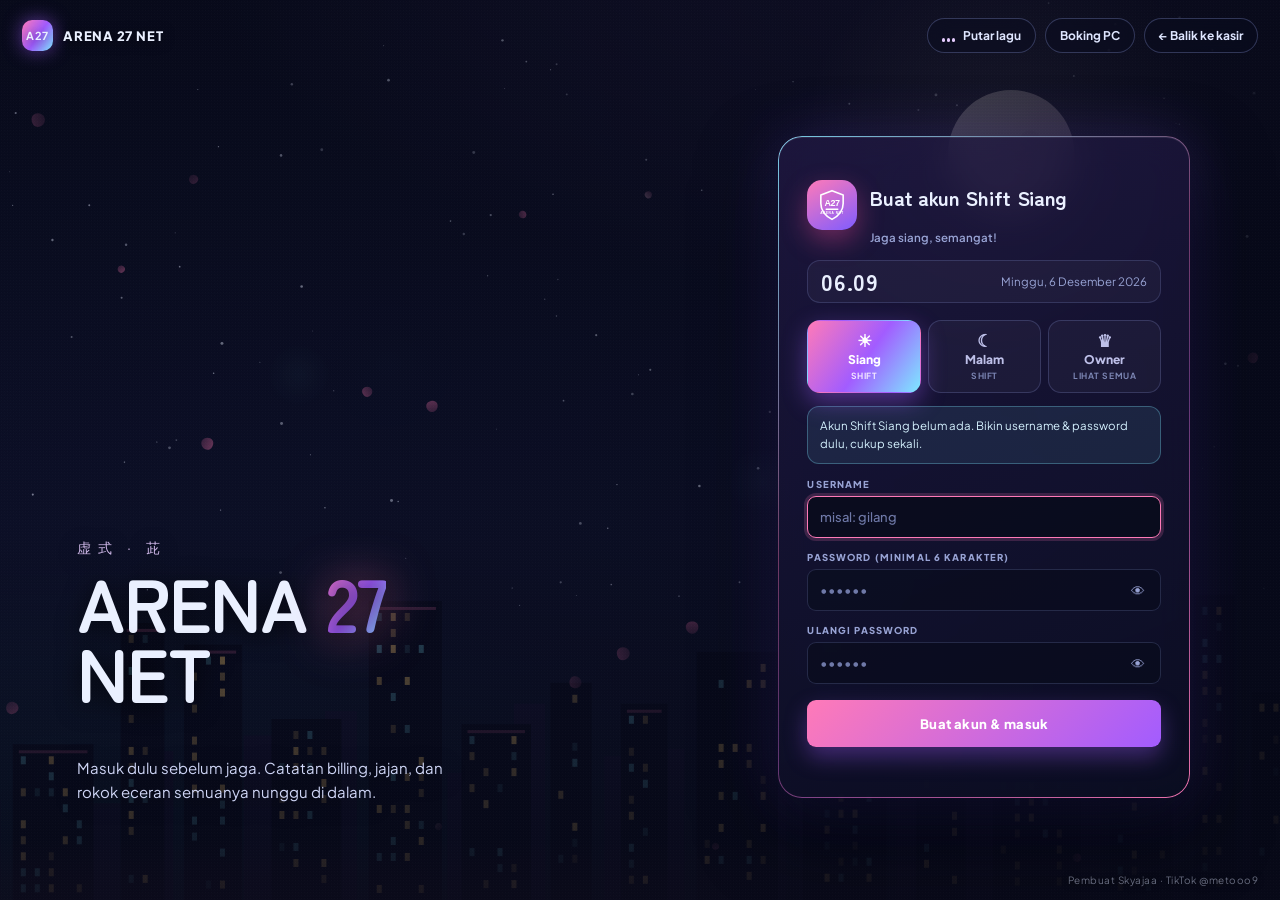
==== commit 147dd1e0: "Add files via upload" ====
--- a/index.html
+++ b/index.html
@@ -17,7 +17,7 @@
 </style>
 </head>
 
-<body>
+<body data-video="bg-anime.mp4" data-poster="bg-anime-poster.webp">
 
 <div class="container">
 
@@ -46,7 +46,9 @@
                 <button class="btn-ghost" type="button" data-shift="MALAM" onclick="switchShift('MALAM')">Malam</button>
                 <button class="btn-ghost" type="button" data-shift="OWNER" onclick="switchShift('OWNER')">Owner</button>
             </div>
+            <button class="btn-ghost" type="button" id="videoToggle" hidden>Video latar</button>
             <button class="btn-ghost" type="button" onclick="leaveSession()">Keluar</button>
+            <a class="stock-link" href="#akunCard">Password</a>
             <a class="stock-link" href="stock.html">Stok &amp; rokok</a>
         </div>
 
@@ -87,7 +89,7 @@
             </div>
             <div class="field">
                 <label>HARGA KHUSUS PER PC</label>
-                <textarea id="pcPrices" placeholder="Contoh:&#10;REG 01=4000&#10;VIP 03=6000&#10;VVIP 01=8000"></textarea>
+                <textarea id="pcPrices" placeholder="Contoh:&#10;REG 01=4000&#10;VIP 03=5000&#10;VVIP 01=6000"></textarea>
                 <p class="settings-note">Satu PC satu baris, formatnya NAMA PC=HARGA. Harga khusus menang atas harga standar.</p>
             </div>
             <button class="settings-save" onclick="savePrices()">Simpan pengaturan</button>
@@ -229,6 +231,34 @@
             <input id="backupFile" type="file" accept="application/json,.json" hidden onchange="restoreBackup(event)">
         </div>
         <p class="settings-note" style="margin:9px 0 0">File cadangan berisi laporan kasir dan harga PC di komputer ini. Simpan di folder yang aman.</p>
+
+    </div>
+
+
+    <!-- AKUN -->
+
+    <div class="card" id="akunCard">
+
+        <h2 class="serif">Ganti <span id="pwKind">password</span> <b id="akunName">Shift Siang</b></h2>
+
+        <div class="grid">
+            <div class="field">
+                <label for="pwOld" id="pwOldLabel">PASSWORD SEKARANG</label>
+                <input id="pwOld" type="password" autocomplete="current-password" placeholder="Isi dulu yang lama">
+            </div>
+            <div class="field">
+                <label for="pwNew" id="pwNewLabel">PASSWORD BARU</label>
+                <input id="pwNew" type="password" autocomplete="new-password" placeholder="Minimal 6 karakter">
+            </div>
+            <div class="field">
+                <label for="pwNew2">ULANGI YANG BARU</label>
+                <input id="pwNew2" type="password" autocomplete="new-password" placeholder="Sama persis">
+            </div>
+            <button class="add-btn" type="button" id="pwSave" onclick="savePassword()">Ganti sekarang</button>
+        </div>
+
+        <div class="hint" id="pwMsg"></div>
+        <p class="settings-note" style="margin:6px 0 0">Password baru cuma berlaku di komputer ini, langsung dipakai buat login berikutnya. Kalau lupa, bikin ulang akunnya dari halaman masuk.</p>
 
     </div>
 
@@ -298,6 +328,7 @@
         b.classList.toggle("on", on);
         b.disabled = on;
     });
+    syncPasswordCard();
     render();
 }
 
@@ -309,6 +340,59 @@
 function leaveSession(){
     ArenaAuth.signOut();
     location.replace("login.html");
+}
+
+/* ganti password akun yang lagi dipakai */
+const PW_KIND = {
+    OWNER:{word:"PIN", oldLabel:"PIN SEKARANG", newLabel:"PIN BARU", placeholder:"4 sampai 8 angka", digits:true},
+    SIANG:{word:"password", oldLabel:"PASSWORD SEKARANG", newLabel:"PASSWORD BARU", placeholder:"Minimal 6 karakter", digits:false},
+    MALAM:{word:"password", oldLabel:"PASSWORD SEKARANG", newLabel:"PASSWORD BARU", placeholder:"Minimal 6 karakter", digits:false}
+};
+
+function pwMsg(text, good){
+    const h = document.getElementById("pwMsg");
+    h.textContent = text;
+    h.style.color = good ? "var(--good)" : "var(--bad)";
+}
+
+function syncPasswordCard(){
+    const k = PW_KIND[activeShift] || PW_KIND.SIANG;
+    document.getElementById("akunName").textContent = ArenaAuth.LABELS[activeShift];
+    document.getElementById("pwKind").textContent = k.word;
+    document.getElementById("pwOldLabel").textContent = k.oldLabel;
+    document.getElementById("pwNewLabel").textContent = k.newLabel;
+    const nw = document.getElementById("pwNew");
+    nw.placeholder = k.placeholder;
+    ["pwOld", "pwNew", "pwNew2"].forEach(id => {
+        document.getElementById(id).inputMode = k.digits ? "numeric" : "";
+    });
+    pwMsg("", true);
+}
+
+function savePassword(){
+    const old = document.getElementById("pwOld").value;
+    const nw  = document.getElementById("pwNew").value;
+    const nw2 = document.getElementById("pwNew2").value;
+    const k = PW_KIND[activeShift] || PW_KIND.SIANG;
+
+    if(!old) return pwMsg(k.word === "PIN" ? "PIN yang lama belum diisi." : "Password yang lama belum diisi.");
+    if(!nw) return pwMsg(k.word === "PIN" ? "PIN baru belum diisi." : "Password baru belum diisi.");
+    if(nw !== nw2) return pwMsg("Yang baru sama ulanginya beda, coba lagi.");
+
+    const btn = document.getElementById("pwSave");
+    btn.disabled = true;
+    btn.textContent = "Menyimpan…";
+
+    ArenaAuth.changePassword(activeShift, old, nw).then(function(){
+        ["pwOld", "pwNew", "pwNew2"].forEach(id => document.getElementById(id).value = "");
+        pwMsg(k.word + " " + ArenaAuth.LABELS[activeShift] + " sudah diganti. Login berikutnya pakai yang baru.", true);
+        toast(k.word + " berhasil diganti");
+    }).catch(function(err){
+        pwMsg(err && err.message ? err.message : "Ganti " + k.word + " gagal, coba lagi.");
+    }).finally(function(){
+        btn.disabled = false;
+        btn.textContent = "Ganti sekarang";
+    });
 }
 
 function saveAll(){
--- a/assets/theme.css
+++ b/assets/theme.css
@@ -51,6 +51,19 @@
     linear-gradient(180deg,rgba(9,11,28,.55) 0%,rgba(9,11,28,.78) 55%,rgba(9,11,28,.9) 100%);}
 .bg-grain{position:absolute;inset:0;opacity:.35;pointer-events:none;background-image:radial-gradient(rgba(255,255,255,.05) 1px,transparent 1px);background-size:3px 3px}
 
+/* ---------- lapisan video latar (body data-video="...") ---------- */
+.bg-video{position:fixed;inset:0;z-index:-3;overflow:hidden;background:#080b1e}
+.bg-video video{
+    position:absolute;left:50%;top:50%;transform:translate(-50%,-50%);
+    width:100%;height:100%;object-fit:cover;
+    filter:saturate(.9) contrast(1.02) brightness(.5);
+}
+body.has-video .bg-stack{background:none}
+body.has-video .bg-veil{background:
+    linear-gradient(180deg,rgba(8,10,26,.66) 0%,rgba(8,10,26,.8) 45%,rgba(8,10,26,.9) 100%),
+    radial-gradient(120% 80% at 80% -10%,rgba(43,35,80,.35),rgba(43,35,80,0) 55%);}
+body.has-video.video-off .bg-video{opacity:0;transition:opacity .3s}
+
 /* ---------- kerangka halaman ---------- */
 .container{position:relative;width:min(100%,1120px);margin:auto;padding:26px 20px 64px}
 
@@ -322,10 +335,93 @@
     *,*::before,*::after{transition:none!important;animation:none!important}
 }
 
+/* ---------- penyempurnaan tampilan ---------- */
+::selection{background:rgba(255,122,184,.35);color:#fff}
+*{scrollbar-color:rgba(163,178,255,.35) transparent;scrollbar-width:thin}
+::-webkit-scrollbar{width:10px;height:10px}
+::-webkit-scrollbar-track{background:rgba(255,255,255,.04);border-radius:8px}
+::-webkit-scrollbar-thumb{background:linear-gradient(180deg,rgba(255,122,184,.6),rgba(162,92,255,.6));border-radius:8px;border:2px solid rgba(0,0,0,.2)}
+::-webkit-scrollbar-thumb:hover{background:linear-gradient(180deg,#ff7ab8,#a25cff)}
+
+/* header: aura + cincin cahaya di logo */
+.header::before{
+    content:"";position:absolute;inset:0;pointer-events:none;
+    background:
+        radial-gradient(70% 130% at 92% 0%,rgba(126,232,255,.16),rgba(126,232,255,0) 60%),
+        linear-gradient(180deg,rgba(255,255,255,.06),rgba(255,255,255,0) 45%);
+}
+.header::after{inset:auto -50px -130px auto;width:250px;height:250px;opacity:.75}
+.header .logo-icon{position:relative;isolation:isolate}
+.header .logo-icon::after{
+    content:"";position:absolute;inset:-5px;z-index:-1;border-radius:21px;opacity:.6;
+    background:conic-gradient(from 210deg,rgba(255,122,184,.9),rgba(126,232,255,.5),rgba(162,92,255,.9),rgba(255,122,184,.9));
+    filter:blur(9px);
+}
+@supports ((-webkit-background-clip:text) or (background-clip:text)){
+    .logo-title,.title{
+        background:linear-gradient(96deg,#fff 10%,#e4d5ff 52%,#bfe6ff 92%);
+        -webkit-background-clip:text;background-clip:text;color:transparent;
+    }
+}
+
+/* kartu: glow sudut + garis aksen di kartu utama */
+.card{overflow:hidden}
+.card::after{
+    content:"";position:absolute;right:-60px;top:-70px;width:190px;height:190px;border-radius:50%;pointer-events:none;
+    background:radial-gradient(circle,rgba(255,122,184,.16),rgba(255,122,184,0) 70%);
+    opacity:0;transition:opacity .25s;
+}
+.card:hover::after{opacity:1}
+#inputCard,#rokokCard{border-top:1px solid rgba(255,122,184,.45)}
+#inputCard::before,#rokokCard::before{
+    content:"";position:absolute;left:0;right:0;top:0;height:2px;border-radius:18px 18px 0 0;
+    background:linear-gradient(90deg,rgba(255,122,184,0),rgba(255,122,184,.85) 22%,rgba(126,232,255,.75) 62%,rgba(126,232,255,0));
+}
+.card h2::before{box-shadow:0 0 12px rgba(255,122,184,.55)}
+
+/* ringkasan: angka menonjol, ada strip warna */
+.tot,.stat{position:relative;overflow:hidden}
+.tot::before,.stat::before{content:"";position:absolute;left:0;top:12px;bottom:12px;width:3px;border-radius:0 3px 3px 0;background:linear-gradient(180deg,var(--saku),#7f5cff)}
+.tot.warm::before,.stat:nth-child(2)::before{background:linear-gradient(180deg,var(--gold),#ff9f4a)}
+.tot.hot::before{background:linear-gradient(180deg,var(--bad),#ff6b52)}
+.stat:nth-child(3)::before{background:linear-gradient(180deg,var(--aqua),#4fb3d9)}
+.tot .val,.value{text-shadow:0 0 22px rgba(255,122,184,.35);font-size:27px}
+
+/* chip, pil, tombol kecil */
+.chips button,.pill{backdrop-filter:blur(6px);-webkit-backdrop-filter:blur(6px)}
+.chips button.on{box-shadow:0 6px 16px rgba(255,122,184,.25)}
+.pill{border-radius:10px}
+.small-btn:hover,.btn-ghost:hover,.ghost:hover{box-shadow:0 6px 16px rgba(4,6,20,.45)}
+.btn:not(:disabled):active,.add-btn:active,.ghost:active,.small-btn:active{transform:translateY(1px) scale(.995)}
+.add-btn:disabled,.btn:disabled{opacity:.55;pointer-events:none}
+
+/* tabel: header kaca, zebra baris */
+.table-wrap{box-shadow:inset 0 1px rgba(255,255,255,.06)}
+th{background:rgba(26,31,68,.92);backdrop-filter:blur(8px);-webkit-backdrop-filter:blur(8px)}
+tbody tr:nth-child(even) td{background:rgba(255,255,255,.022)}
+tbody tr:hover td{background:rgba(255,122,184,.075)}
+td,th{transition:background .14s}
+
+/* daftar sesi: angka rapi rata kanan */
+.entry{border-bottom:1px solid rgba(163,178,255,.1)}
+.entry .pay{min-width:96px;text-align:right}
+.grp{background:rgba(9,12,28,.42)}
+.grp h3{color:#dbe2ff}
+
+/* summary lingkaran */
+.settings summary::after,details.sub summary::after{border:1px solid rgba(255,122,184,.3);background:rgba(255,122,184,.14)}
+.settings summary:hover::after,details.sub summary:hover::after{background:rgba(255,122,184,.26);transform:rotate(90deg)}
+.settings summary::after,details.sub summary::after{transition:.22s}
+
+@media(max-width:700px){
+    .tot .val,.value{font-size:23px}
+    .header .logo-icon::after{inset:-3px;filter:blur(7px)}
+}
+
 /* ---------- struk / cetak ---------- */
 #printArea{display:none}
 @media print{
-    .bg-stack,.bg-canvas,.bg-veil,.bg-grain,.toast{display:none!important}
+    .bg-video,.bg-stack,.bg-canvas,.bg-veil,.bg-grain,.toast{display:none!important}
     body{background:#fff!important;color:#000!important}
     body>*:not(#printArea){display:none!important}
     #printArea{display:block!important;font-family:Georgia,serif;color:#000}
